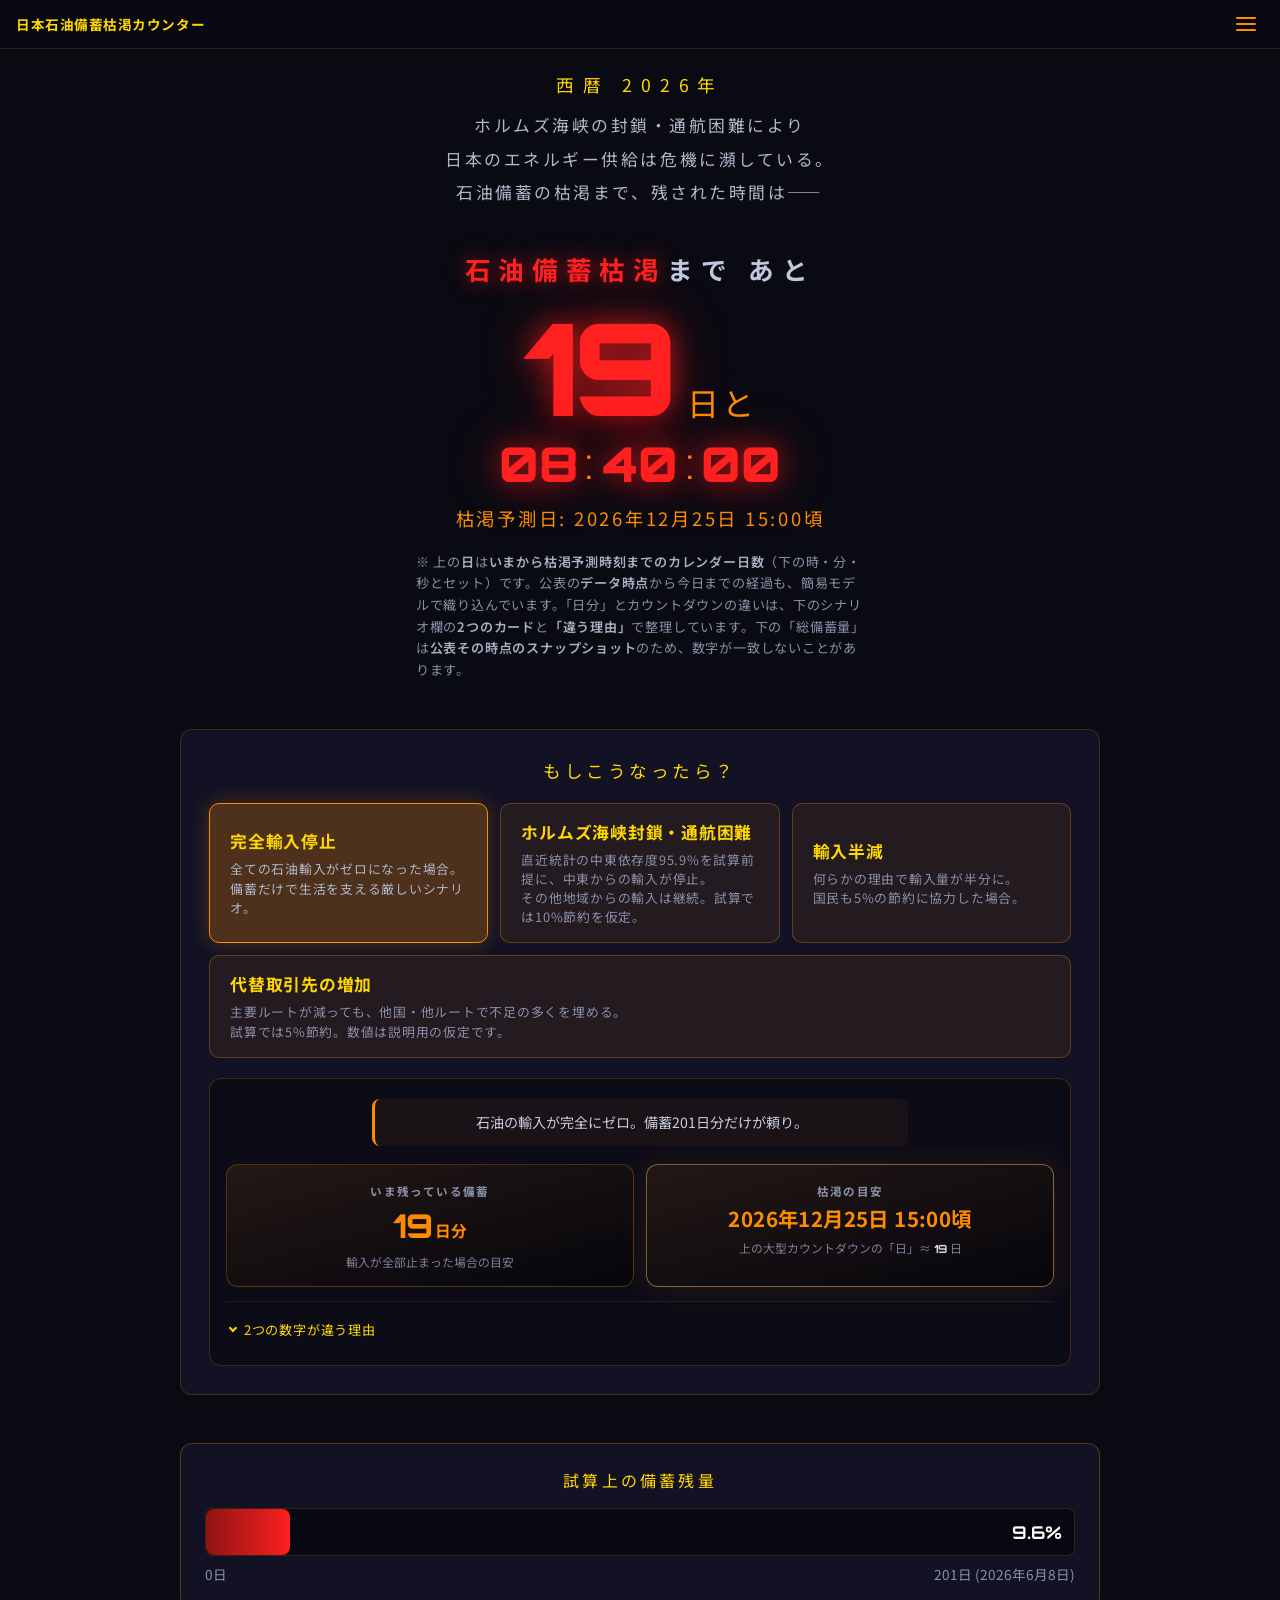
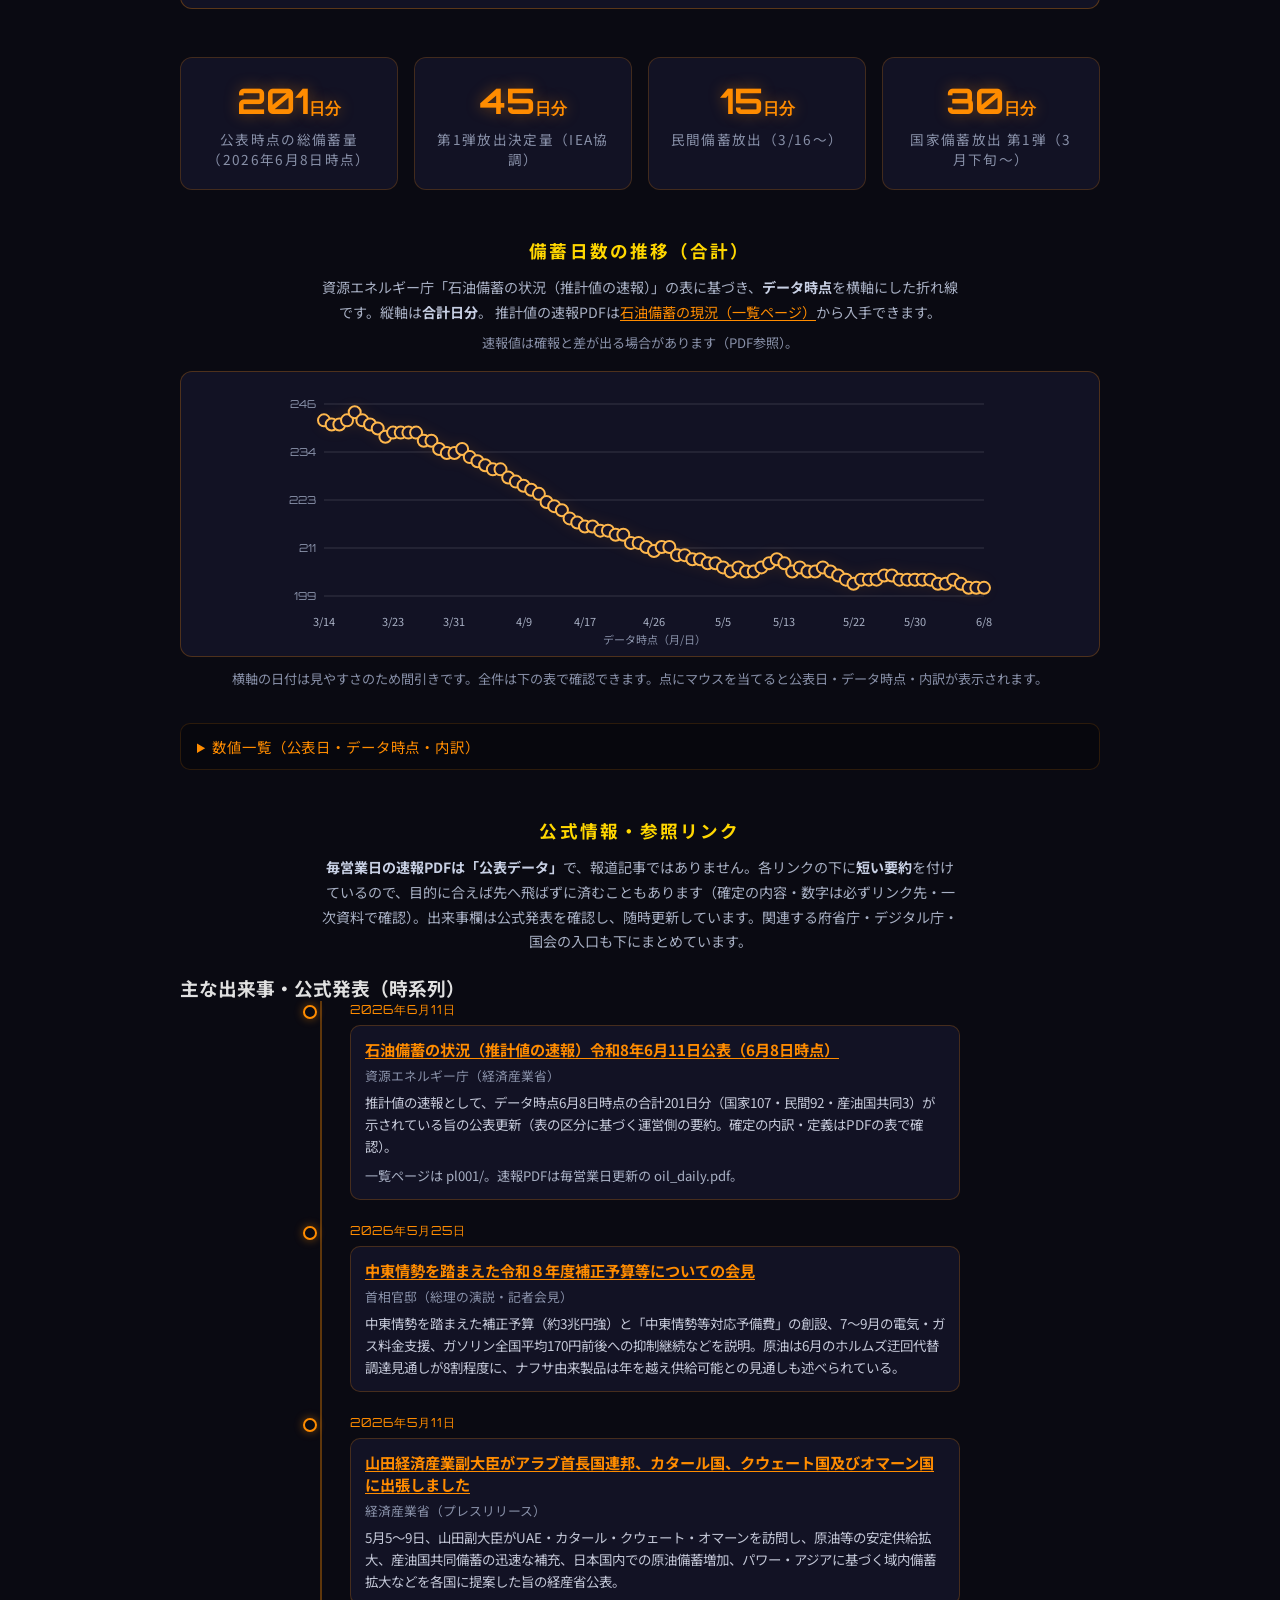
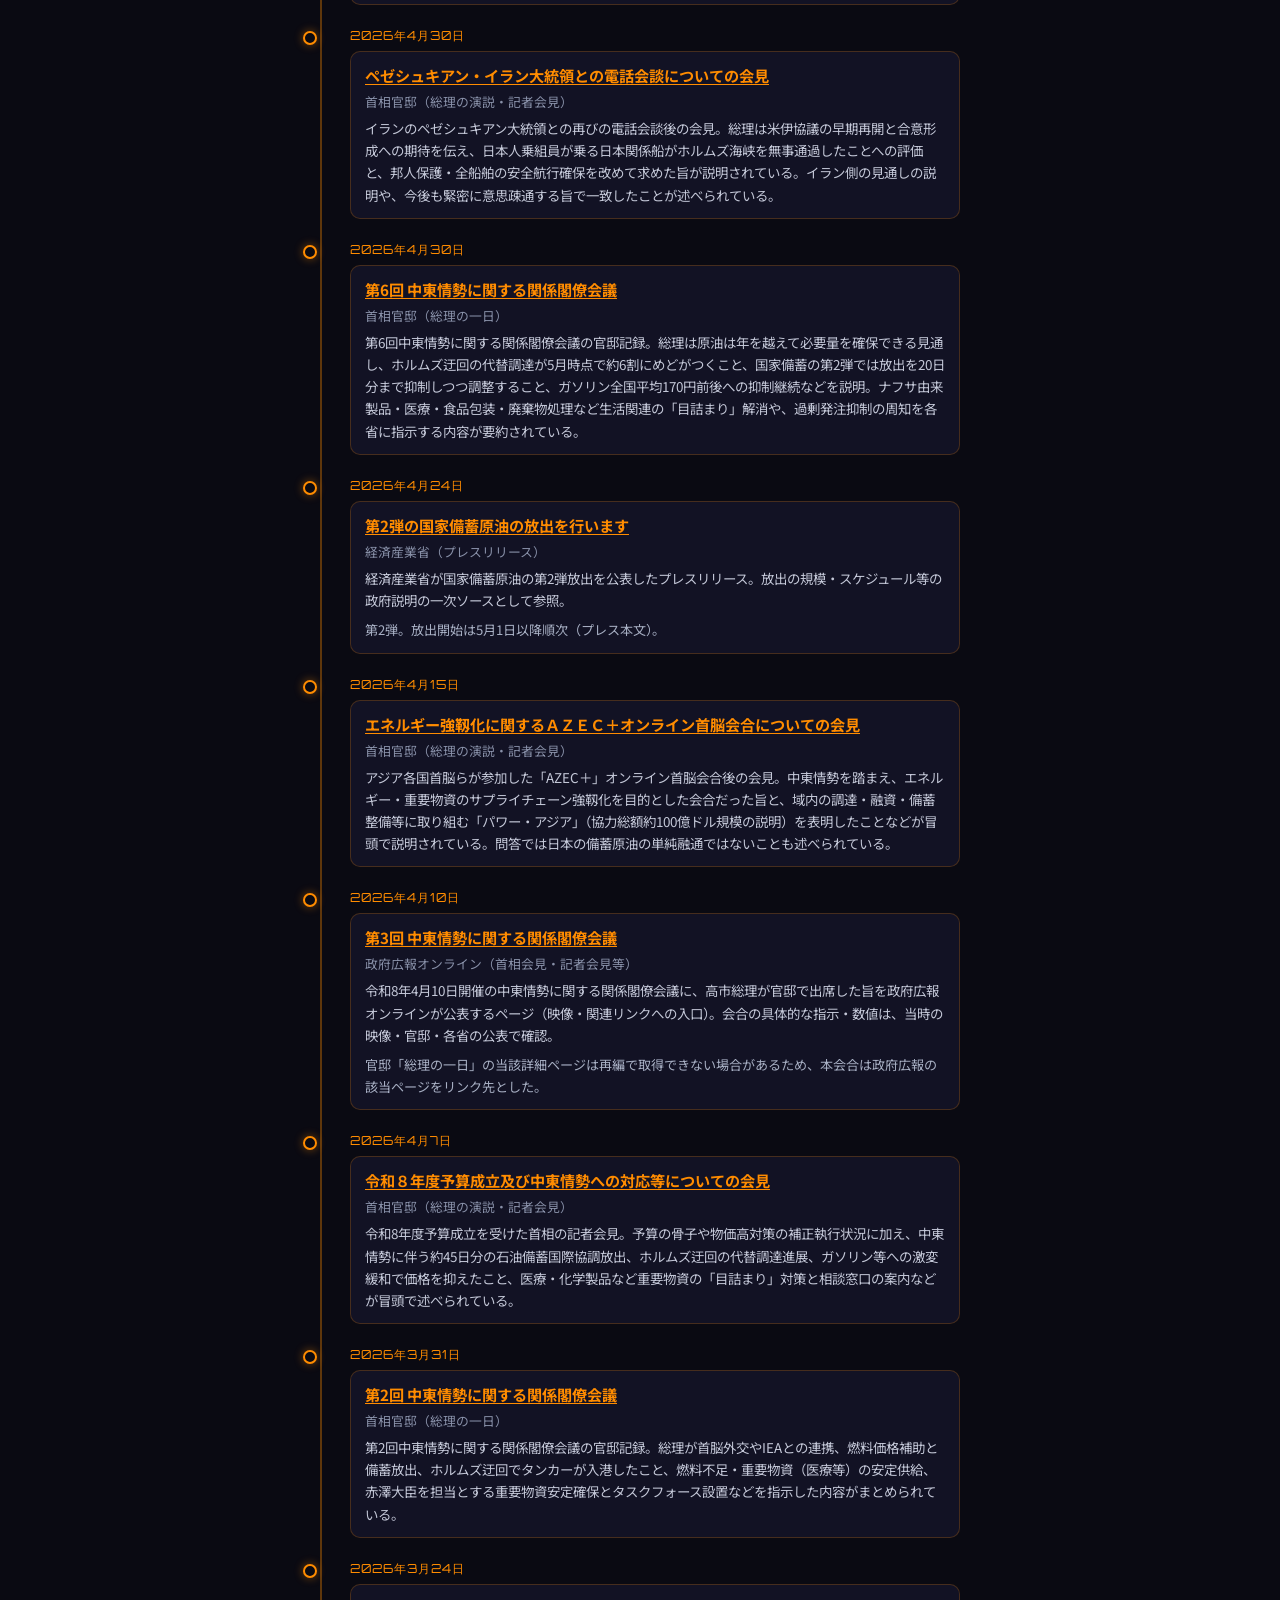
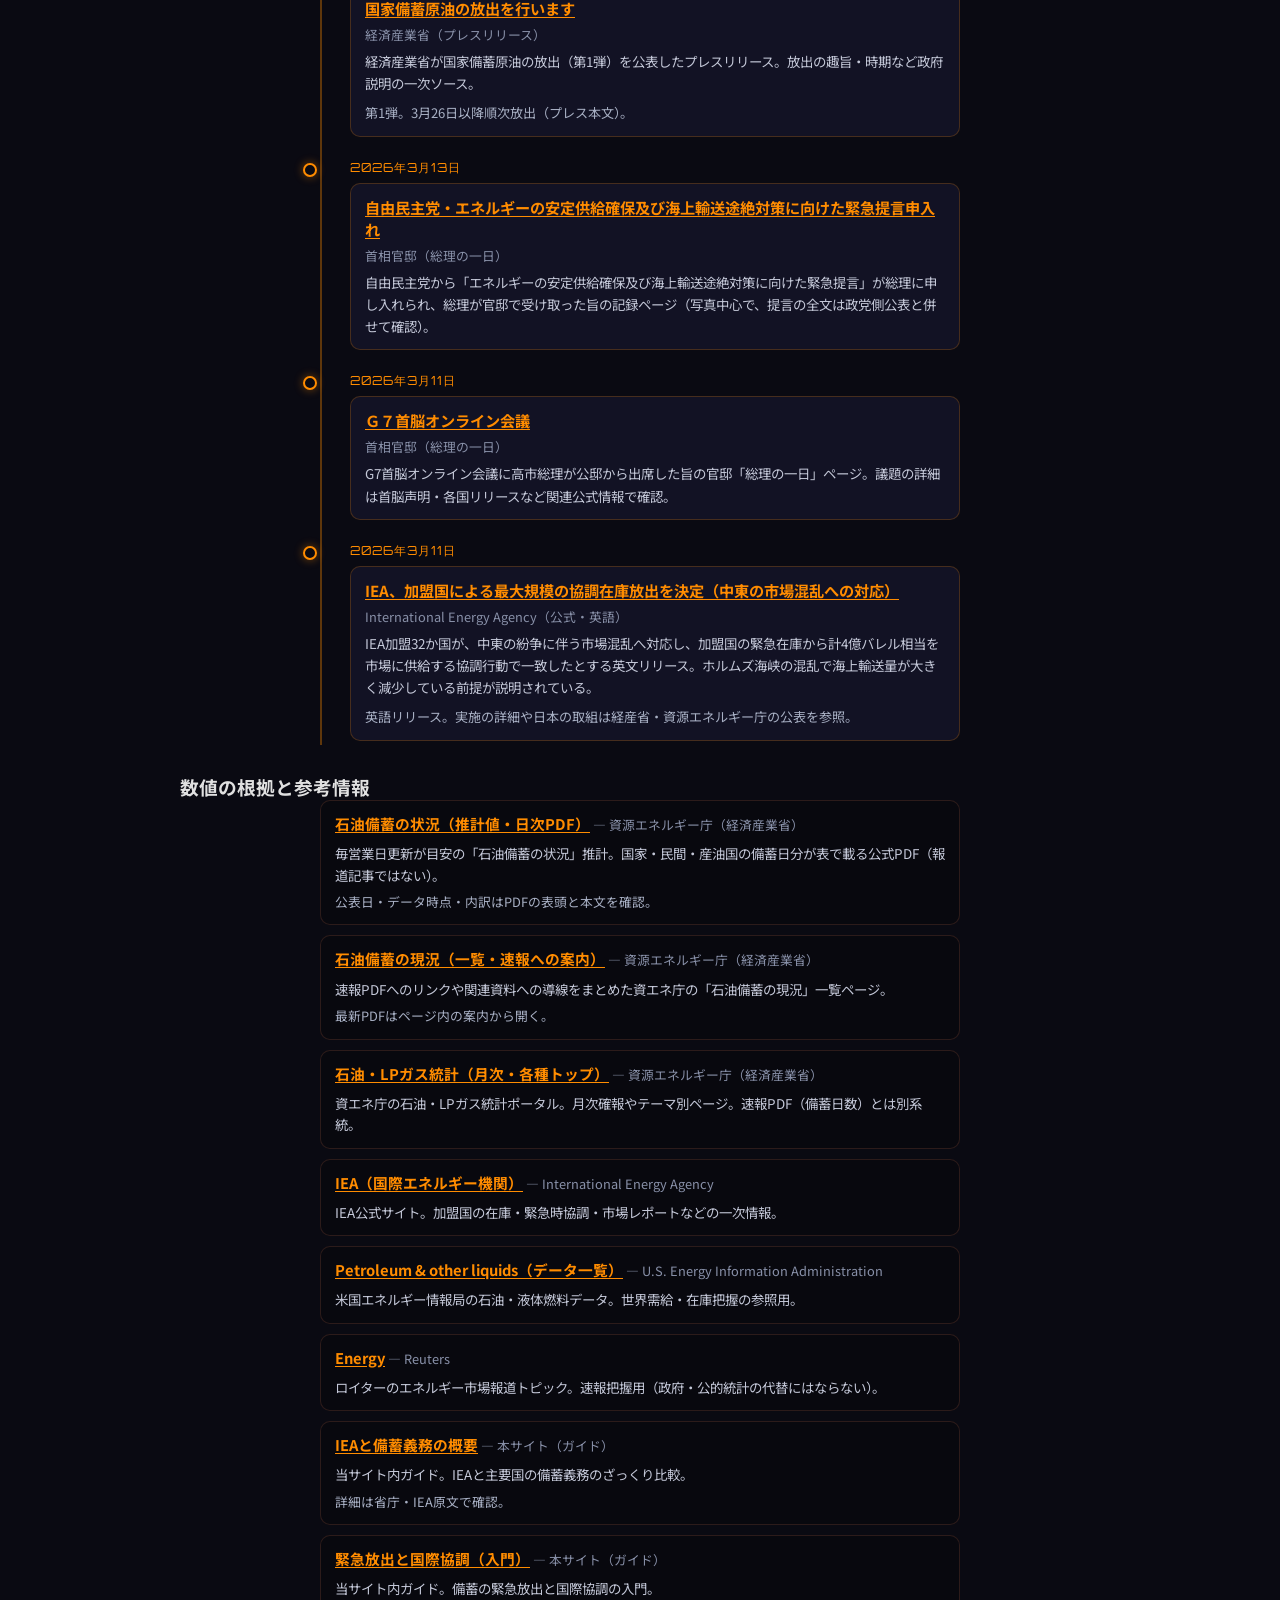
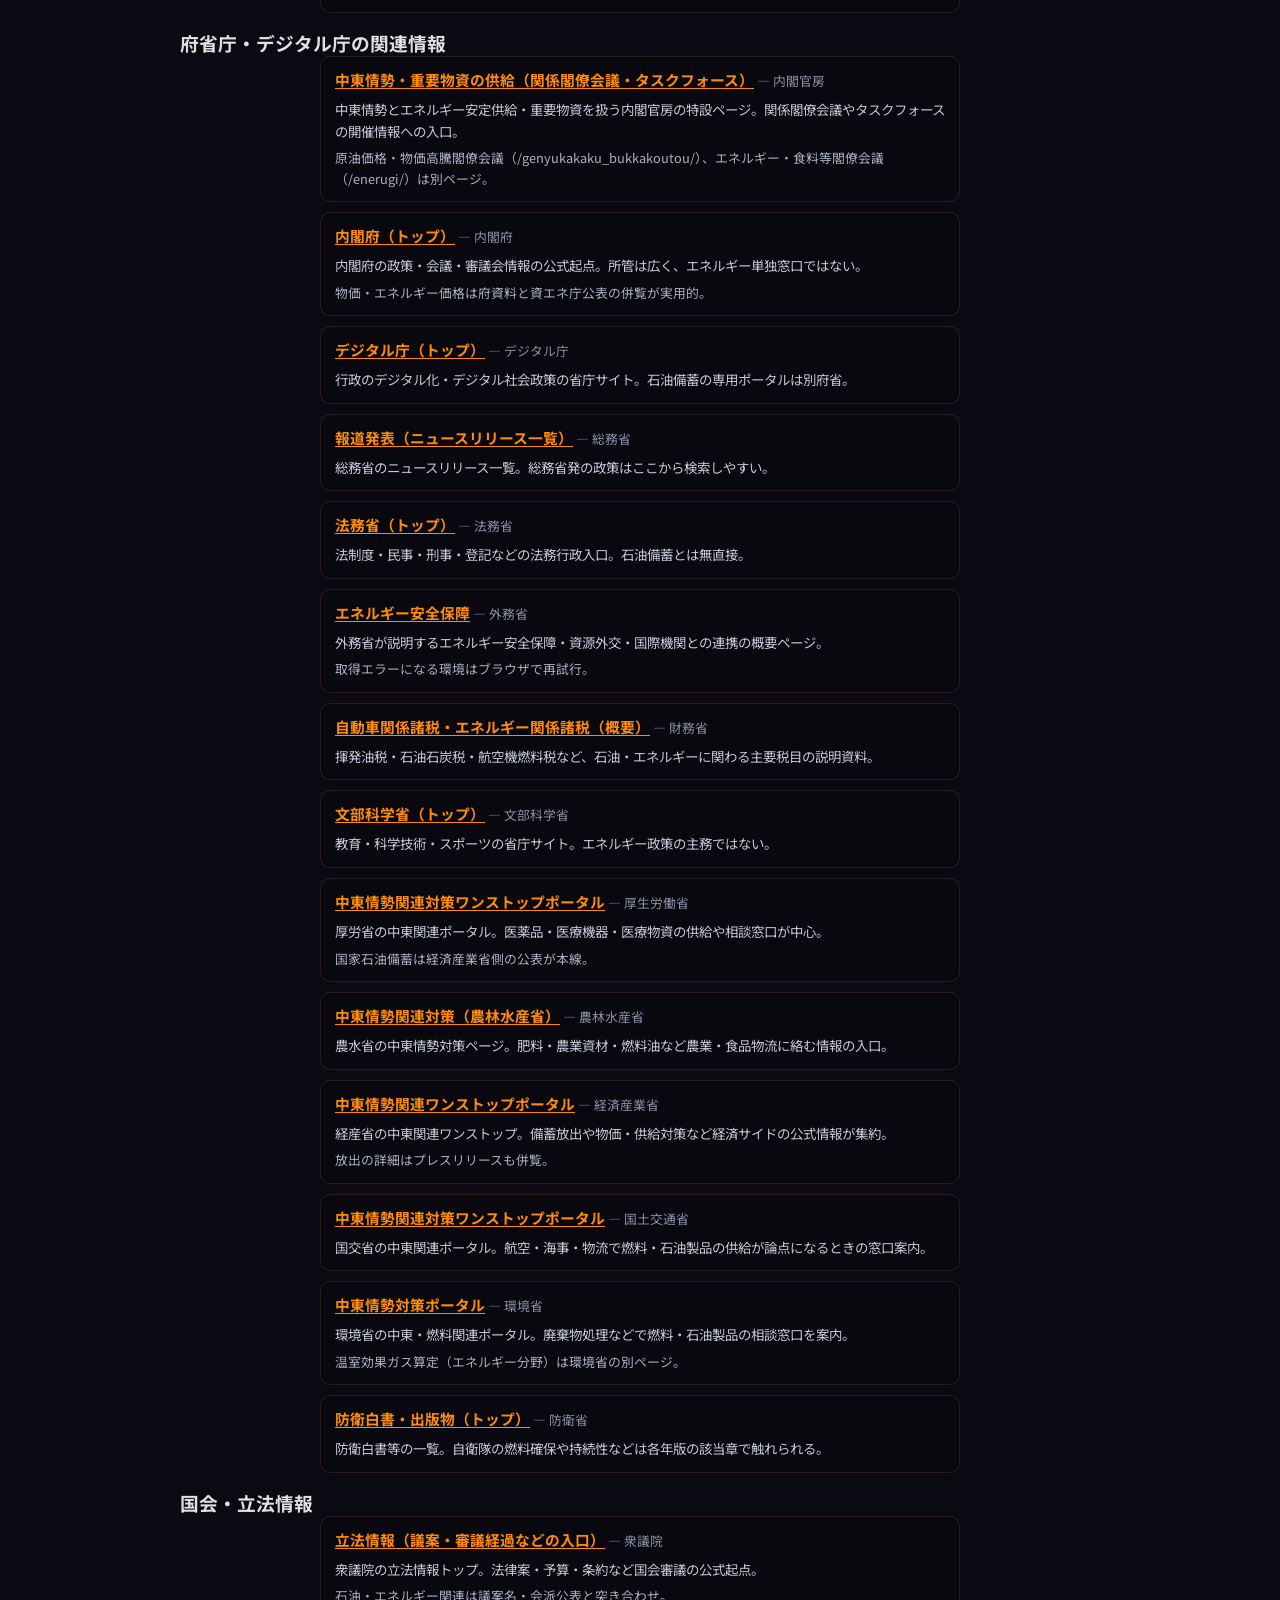
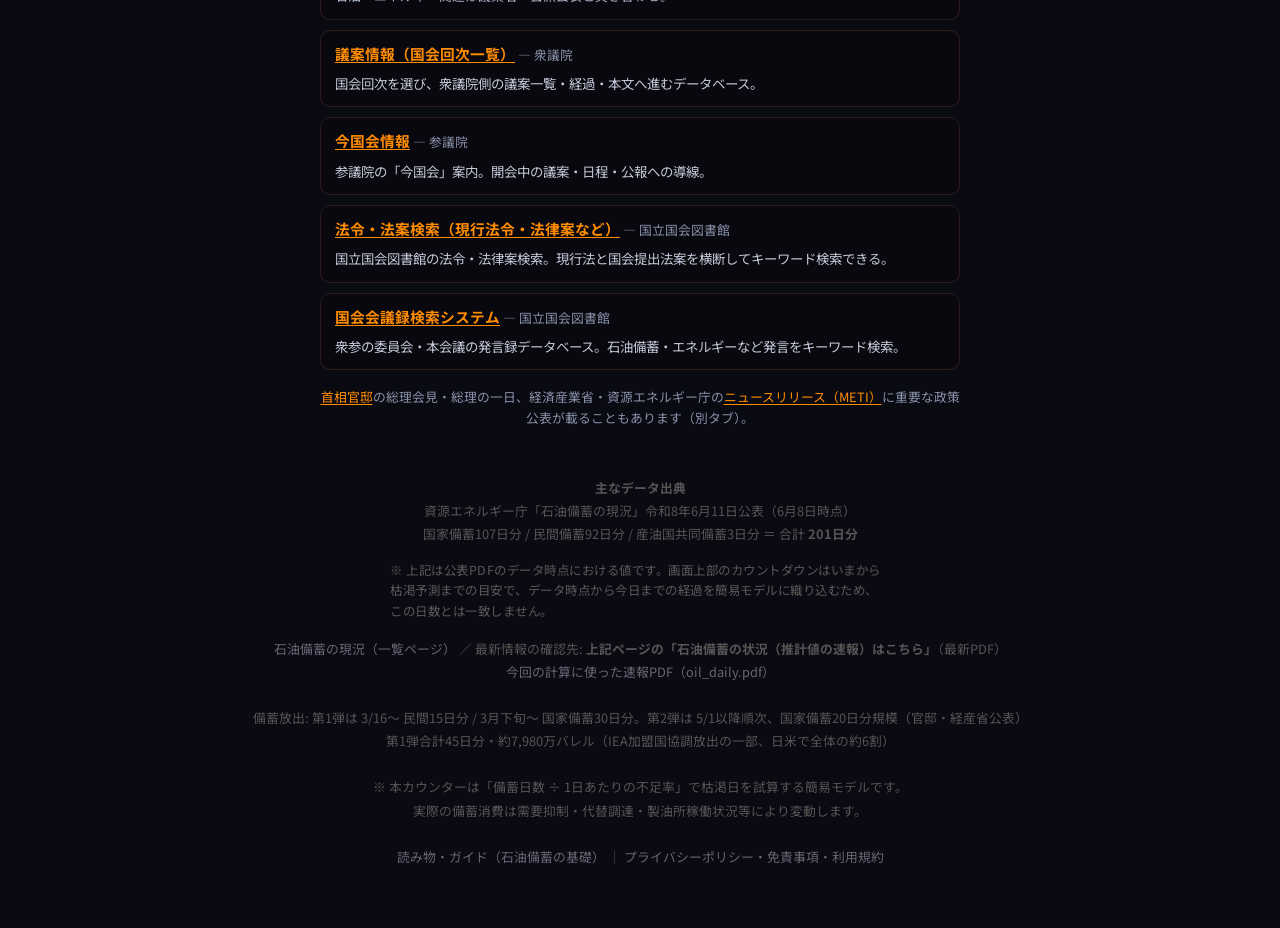
==== index.html @ f6bf2a21 "備蓄日数を201日（6/8時点）に更新 - 資エネ速報: 5/30〜6/11公表分を履歴に追加、最新は6/11公表・6/8時点 - 国家107・民間92・産油国3・合計201 - index/news" ====
<!DOCTYPE html>
<html lang="ja">
<head>
<meta charset="UTF-8">
<meta name="viewport" content="width=device-width, initial-scale=1.0">
<title>石油備蓄枯渇までのカウントダウン｜日本石油備蓄枯渇カウンター</title>
<meta name="description" content="石油備蓄が枯渇するまでのカウントダウン。資源エネルギー庁の公表データに基づき、完全輸入停止・ホルムズ海峡の封鎖・通航困難・輸入半減・代替取引先の増加などの仮定で枯渇日を試算。非公式の可視化ツールです。">
<link rel="canonical" href="https://gontarobee.github.io/oil/">
<meta property="og:type" content="website">
<meta property="og:url" content="https://gontarobee.github.io/oil/">
<meta property="og:title" content="石油備蓄枯渇までのカウントダウン｜日本石油備蓄枯渇カウンター">
<meta property="og:description" content="石油備蓄が枯渇するまでのカウントダウン。資源エネルギー庁の公表データに基づき、シナリオ別に枯渇日を試算します。">
<meta property="og:site_name" content="日本石油備蓄枯渇カウンター">
<meta property="og:locale" content="ja_JP">
<meta name="twitter:card" content="summary">
<meta name="twitter:title" content="石油備蓄枯渇までのカウントダウン｜日本石油備蓄枯渇カウンター">
<meta name="twitter:description" content="石油備蓄が枯渇するまでのカウントダウン。シナリオ別に枯渇日を試算します。">
<link rel="stylesheet" href="styles.css">
</head>
<body>
<div class="stars"></div>
<div class="stars2"></div>
<div class="stars3"></div>

<div class="container">
  <!-- Narration -->
  <div class="narration">
    <div class="era">西暦 2026年</div>
    <p>
      ホルムズ海峡の封鎖・通航困難により<br>
      日本のエネルギー供給は危機に瀕している。<br>
      石油備蓄の枯渇まで、残された時間は——
    </p>
  </div>

  <!-- Countdown -->
  <div class="countdown-section" id="countdownSection">
    <div class="countdown-label">
      <span class="highlight warning-pulse">石油備蓄枯渇</span>まで あと
    </div>
    <div class="countdown-display" id="countdownDisplay">
      <div class="countdown-days-row">
        <div class="countdown-number days" id="daysNum">---</div>
        <div class="countdown-unit days-unit">日と</div>
      </div>
      <div class="countdown-time-row">
        <div class="countdown-number time" id="hoursNum">--</div>
        <div class="countdown-separator">:</div>
        <div class="countdown-number time" id="minsNum">--</div>
        <div class="countdown-separator">:</div>
        <div class="countdown-number time" id="secsNum">--</div>
      </div>
    </div>
    <div class="depletion-date" id="depletionDate"></div>
    <p class="countdown-note">
      ※ 上の<strong>日</strong>は<strong>いまから枯渇予測時刻までのカレンダー日数</strong>（下の時・分・秒とセット）です。公表の<strong>データ時点</strong>から今日までの経過も、簡易モデルで織り込んでいます。「日分」とカウントダウンの違いは、下のシナリオ欄の<strong>2つのカード</strong>と<strong>「違う理由」</strong>で整理しています。下の「総備蓄量」は<strong>公表その時点のスナップショット</strong>のため、数字が一致しないことがあります。
    </p>
  </div>

  <!-- Scenarios -->
  <div class="controls-section">
    <div class="controls-title">もしこうなったら？</div>

    <div class="scenario-buttons">
      <button class="scenario-btn active" onclick="setScenario('full', this)">
        <span class="btn-title">完全輸入停止</span>
        <span class="btn-desc">全ての石油輸入がゼロになった場合。<br>備蓄だけで生活を支える厳しいシナリオ。</span>
      </button>
      <button class="scenario-btn" onclick="setScenario('hormuz', this)">
        <span class="btn-title">ホルムズ海峡封鎖・通航困難</span>
        <span class="btn-desc">直近統計の中東依存度95.9%を試算前提に、中東からの輸入が停止。<br>その他地域からの輸入は継続。試算では10%節約を仮定。</span>
      </button>
      <button class="scenario-btn" onclick="setScenario('half', this)">
        <span class="btn-title">輸入半減</span>
        <span class="btn-desc">何らかの理由で輸入量が半分に。<br>国民も5%の節約に協力した場合。</span>
      </button>
      <button class="scenario-btn" onclick="setScenario('alternatives', this)">
        <span class="btn-title">代替取引先の増加</span>
        <span class="btn-desc">主要ルートが減っても、他国・他ルートで不足の多くを埋める。<br>試算では5%節約。数値は説明用の仮定です。</span>
      </button>
    </div>

    <div class="scenario-result" id="scenarioResult"></div>
  </div>

  <!-- Oil gauge -->
  <div class="gauge-section">
    <div class="gauge-container">
      <div class="gauge-title">試算上の備蓄残量</div>
      <div class="gauge-bar-wrapper">
        <div class="gauge-bar" id="gaugeBar" style="width:100%"></div>
        <div class="gauge-percent" id="gaugePercent">--%</div>
      </div>
      <div class="gauge-labels">
        <span>0日</span>
        <span>201日 (2026年6月8日)</span>
      </div>
    </div>
  </div>

  <!-- Data cards -->
  <div class="data-grid">
    <div class="data-card">
      <div class="card-value">201<span class="card-unit">日分</span></div>
      <div class="card-label">公表時点の総備蓄量（2026年6月8日時点）</div>
    </div>
    <div class="data-card">
      <div class="card-value">45<span class="card-unit">日分</span></div>
      <div class="card-label">第1弾放出決定量（IEA協調）</div>
    </div>
    <div class="data-card">
      <div class="card-value">15<span class="card-unit">日分</span></div>
      <div class="card-label">民間備蓄放出（3/16〜）</div>
    </div>
    <div class="data-card">
      <div class="card-value">30<span class="card-unit">日分</span></div>
      <div class="card-label">国家備蓄放出 第1弾（3月下旬〜）</div>
    </div>
  </div>

  <!-- Reserve history chart (PDF 速報の表に基づく) -->
  <section class="reserve-chart-section" aria-labelledby="reserve-chart-title">
    <h2 id="reserve-chart-title" class="reserve-chart-title">備蓄日数の推移（合計）</h2>
    <p class="reserve-chart-lead">
      資源エネルギー庁「石油備蓄の状況（推計値の速報）」の表に基づき、<strong>データ時点</strong>を横軸にした折れ線です。縦軸は<strong>合計日分</strong>。
      推計値の速報PDFは<a href="https://www.enecho.meti.go.jp/statistics/petroleum_and_lpgas/pl001/" target="_blank" rel="noopener noreferrer">石油備蓄の現況（一覧ページ）</a>から入手できます。
      <span class="reserve-chart-note">速報値は確報と差が出る場合があります（PDF参照）。</span>
    </p>
    <div class="reserve-chart-wrap" id="reserveChartWrap"></div>
    <p class="reserve-chart-hint" id="chartHint">横軸の日付は見やすさのため間引きです。全件は下の表で確認できます。点にマウスを当てると公表日・データ時点・内訳が表示されます。</p>
    <details class="reserve-chart-details">
      <summary>数値一覧（公表日・データ時点・内訳）</summary>
      <div class="reserve-chart-table-wrap">
        <table class="reserve-chart-table">
          <thead>
            <tr>
              <th>公表日</th>
              <th>データ時点</th>
              <th>国家（日分）</th>
              <th>民間（日分）</th>
              <th>産油国（日分）</th>
              <th>合計（日分）</th>
            </tr>
          </thead>
          <tbody id="reserveHistoryBody"></tbody>
        </table>
      </div>
    </details>
  </section>

  <!-- Official / trusted sources timeline -->
  <section class="news-timeline-section" aria-labelledby="news-timeline-title">
    <h2 id="news-timeline-title" class="news-timeline-title">公式情報・参照リンク</h2>
    <p class="news-timeline-lead">
      <strong>毎営業日の速報PDFは「公表データ」</strong>で、報道記事ではありません。各リンクの下に<strong>短い要約</strong>を付けているので、目的に合えば先へ飛ばずに済むこともあります（確定の内容・数字は必ずリンク先・一次資料で確認）。出来事欄は公式発表を確認し、随時更新しています。関連する府省庁・デジタル庁・国会の入口も下にまとめています。
    </p>
    <h3 class="news-timeline-subhead news-timeline-subhead--events">主な出来事・公式発表（時系列）</h3>
    <div id="newsTimelineList" class="news-timeline-list"></div>
    <h3 class="news-timeline-subhead">数値の根拠と参考情報</h3>
    <ul id="newsTimelineHubs" class="news-timeline-hubs"></ul>
    <h3 class="news-timeline-subhead">府省庁・デジタル庁の関連情報</h3>
    <ul id="newsTimelineMinistryHubs" class="news-timeline-hubs"></ul>
    <h3 class="news-timeline-subhead">国会・立法情報</h3>
    <ul id="newsTimelineDietHubs" class="news-timeline-hubs"></ul>
    <p class="news-timeline-footnote">
      <a href="https://www.kantei.go.jp/" target="_blank" rel="noopener noreferrer">首相官邸</a>の総理会見・総理の一日、経済産業省・資源エネルギー庁の<a href="https://www.meti.go.jp/press/index.html" target="_blank" rel="noopener noreferrer">ニュースリリース（METI）</a>に重要な政策公表が載ることもあります（別タブ）。
    </p>
  </section>

  <!-- Source -->
  <div class="source">
    <strong>主なデータ出典</strong><br>
    資源エネルギー庁「石油備蓄の現況」令和8年6月11日公表（6月8日時点）<br>
    国家備蓄107日分 / 民間備蓄92日分 / 産油国共同備蓄3日分 ＝ 合計 <strong>201日分</strong><br>
    <p class="source-note">※ 上記は公表PDFの<strong>データ時点</strong>における値です。画面上部のカウントダウンは<strong>いまから</strong>枯渇予測までの目安で、データ時点から今日までの経過を簡易モデルに織り込むため、この日数とは一致しません。</p>
    <a href="https://www.enecho.meti.go.jp/statistics/petroleum_and_lpgas/pl001/" target="_blank" rel="noopener noreferrer">
      石油備蓄の現況（一覧ページ）
    </a>
    ／ 最新情報の確認先:
    <strong>上記ページの「石油備蓄の状況（推計値の速報）はこちら」</strong>（最新PDF）<br>
    <a href="https://www.enecho.meti.go.jp/statistics/petroleum_and_lpgas/pl001/pdf-oil-res/oil_daily.pdf" target="_blank" rel="noopener noreferrer">
      今回の計算に使った速報PDF（oil_daily.pdf）
    </a><br><br>
    備蓄放出: 第1弾は 3/16〜 民間15日分 / 3月下旬〜 国家備蓄30日分。第2弾は 5/1以降順次、国家備蓄20日分規模（官邸・経産省公表）<br>
    第1弾合計45日分・約7,980万バレル（IEA加盟国協調放出の一部、日米で全体の約6割）<br><br>
    ※ 本カウンターは「備蓄日数 ÷ 1日あたりの不足率」で枯渇日を試算する簡易モデルです。<br>
    実際の備蓄消費は需要抑制・代替調達・製油所稼働状況等により変動します。<br><br>
    <a href="guide/index.html">読み物・ガイド（石油備蓄の基礎）</a>
    ｜ <a href="privacy-policy.html">プライバシーポリシー・免責事項・利用規約</a>
  </div>
</div>

<script src="nav.js"></script>
<script src="analytics.js"></script>
<script src="script.js"></script>
<script src="reserve-chart.js"></script>
<script src="news-timeline.js"></script>
</body>
</html>
---- styles.css ----
@import url('https://fonts.googleapis.com/css2?family=Noto+Sans+JP:wght@400;700;900&family=Orbitron:wght@400;700;900&display=swap');

* { margin: 0; padding: 0; box-sizing: border-box; }
html, body { overflow-x: hidden; width: 100%; }

:root {
  --red: #ff2020;
  --amber: #ff8c00;
  --gold: #ffd700;
  --dark: #0a0a12;
  --panel-bg: rgba(20, 20, 40, 0.85);
}

body {
  background: var(--dark);
  color: #e0e0e0;
  font-family: 'Noto Sans JP', sans-serif;
  overflow-x: hidden;
  min-height: 100vh;
}

/* ── Star field ── */
.stars, .stars2, .stars3 {
  position: fixed; top: 0; left: 0;
  width: 100%; height: 100%;
  pointer-events: none;
  z-index: 0;
  overflow: hidden;
}
.stars  { background: transparent; }
.stars::after, .stars2::after, .stars3::after {
  content: '';
  position: absolute;
  top: -100%; left: 0;
  width: 100%; height: 200%;
  animation: starsMove linear infinite;
}
.stars::after {
  width: 1px; height: 1px;
  box-shadow:
    50px 30px #fff, 150px 80px #fff, 300px 50px #fff, 450px 120px #fff,
    600px 40px #fff, 80px 200px #fff, 200px 300px #fff, 400px 250px #fff,
    550px 350px #fff, 700px 180px #fff, 100px 450px #fff, 350px 500px #fff,
    500px 420px #fff, 650px 550px #fff, 750px 300px #fff, 50px 600px #fff,
    250px 650px #fff, 450px 600px #fff, 180px 150px #fff, 520px 480px #fff,
    670px 100px #fff, 320px 380px #fff, 90px 520px #fff, 780px 450px #fff,
    420px 70px #fff, 160px 700px #fff, 580px 200px #fff, 30px 350px #fff,
    700px 620px #fff, 380px 150px #fff, 220px 480px #fff, 610px 310px #fff;
  animation-duration: 80s;
}
.stars2::after {
  width: 2px; height: 2px;
  box-shadow:
    120px 50px rgba(255,255,255,0.8), 340px 180px rgba(255,255,255,0.8),
    560px 90px rgba(255,255,255,0.8), 200px 400px rgba(255,255,255,0.8),
    480px 300px rgba(255,255,255,0.8), 680px 500px rgba(255,255,255,0.8),
    80px 350px rgba(255,255,255,0.8), 400px 450px rgba(255,255,255,0.8),
    260px 550px rgba(255,255,255,0.8), 600px 650px rgba(255,255,255,0.8),
    720px 200px rgba(255,255,255,0.8), 160px 100px rgba(255,255,255,0.8),
    500px 550px rgba(255,255,255,0.8), 350px 650px rgba(255,255,255,0.8);
  animation-duration: 120s;
}
.stars3::after {
  width: 3px; height: 3px;
  box-shadow:
    250px 100px rgba(255,200,100,0.6), 500px 350px rgba(255,200,100,0.6),
    100px 500px rgba(255,200,100,0.6), 650px 250px rgba(255,200,100,0.6),
    400px 600px rgba(255,200,100,0.6), 750px 450px rgba(255,200,100,0.6);
  animation-duration: 160s;
}
@keyframes starsMove {
  from { transform: translateY(0); }
  to   { transform: translateY(50%); }
}

/* ── Layout ── */
.container {
  position: relative;
  z-index: 1;
  max-width: 960px;
  margin: 0 auto;
  padding: 72px 20px 60px;
}

/* ── Narration ── */
.narration {
  text-align: center;
  margin-bottom: 40px;
  animation: fadeInUp 2s ease-out;
}
.narration .era {
  font-size: 1.1rem;
  color: var(--gold);
  letter-spacing: 0.5em;
  margin-bottom: 12px;
}
.narration p {
  font-size: 1.05rem;
  line-height: 2;
  color: #b0b8cc;
  letter-spacing: 0.15em;
}

/* ── Main countdown ── */
.countdown-section {
  text-align: center;
  margin-bottom: 48px;
  animation: fadeInUp 2.5s ease-out;
}
.countdown-label {
  font-size: 1.6rem;
  font-weight: 700;
  color: #c0c8dd;
  letter-spacing: 0.3em;
  margin-bottom: 8px;
}
.countdown-label .highlight {
  color: var(--red);
  text-shadow: 0 0 20px rgba(255, 32, 32, 0.6);
}
.countdown-display {
  display: flex;
  flex-direction: column;
  align-items: center;
  margin: 16px 0;
}
.countdown-days-row {
  display: flex;
  align-items: baseline;
  justify-content: center;
  gap: 8px;
}
.countdown-time-row {
  display: flex;
  align-items: center;
  justify-content: center;
  gap: 4px;
  margin-top: 8px;
}
.countdown-number {
  font-family: 'Orbitron', monospace;
  font-weight: 900;
  color: var(--red);
  text-shadow:
    0 0 30px rgba(255, 32, 32, 0.7),
    0 0 60px rgba(255, 32, 32, 0.3);
  line-height: 1;
  text-align: center;
}
.countdown-number.days {
  font-size: 8rem;
}
.countdown-number.time {
  font-size: 3rem;
  min-width: 2ch;
}
.countdown-unit {
  font-size: 1rem;
  color: var(--amber);
  letter-spacing: 0.2em;
}
.days-unit {
  font-size: 2rem;
  letter-spacing: 0.1em;
}
.countdown-separator {
  font-family: 'Orbitron', monospace;
  font-size: 2.5rem;
  color: var(--amber);
  padding: 0 2px;
  animation: blink 1s infinite;
}

.depletion-date {
  font-size: 1.15rem;
  color: var(--amber);
  margin-top: 8px;
  letter-spacing: 0.15em;
}
.countdown-note {
  max-width: 36em;
  margin: 20px auto 0;
  padding: 0 12px;
  font-size: 0.82rem;
  line-height: 1.65;
  color: #8890a8;
  letter-spacing: 0.06em;
  text-align: left;
}
.countdown-note strong {
  color: #a8b0c4;
  font-weight: 600;
}

@keyframes blink {
  0%, 100% { opacity: 1; }
  50% { opacity: 0.2; }
}

/* ── Oil gauge ── */
.gauge-section {
  margin-bottom: 48px;
  animation: fadeInUp 3s ease-out;
}
.gauge-container {
  background: var(--panel-bg);
  border: 1px solid rgba(255, 140, 0, 0.3);
  border-radius: 12px;
  padding: 24px;
}
.gauge-title {
  text-align: center;
  font-size: 1rem;
  color: var(--gold);
  letter-spacing: 0.2em;
  margin-bottom: 16px;
}
.gauge-bar-wrapper {
  position: relative;
  height: 48px;
  background: rgba(0, 0, 0, 0.5);
  border-radius: 8px;
  overflow: hidden;
  border: 1px solid rgba(255, 140, 0, 0.2);
}
.gauge-bar {
  height: 100%;
  border-radius: 8px;
  transition: width 1s ease-out;
  position: relative;
  overflow: hidden;
}
.gauge-bar::after {
  content: '';
  position: absolute;
  top: 0; left: -100%;
  width: 200%; height: 100%;
  background: linear-gradient(
    90deg,
    transparent 0%,
    rgba(255, 255, 255, 0.08) 50%,
    transparent 100%
  );
  animation: shimmer 3s infinite;
}
@keyframes shimmer {
  from { transform: translateX(0); }
  to   { transform: translateX(50%); }
}
.gauge-labels {
  display: flex;
  justify-content: space-between;
  margin-top: 8px;
  font-size: 0.85rem;
  color: #8890a8;
}
.gauge-percent {
  position: absolute;
  right: 12px;
  top: 50%;
  transform: translateY(-50%);
  font-family: 'Orbitron', monospace;
  font-size: 1.1rem;
  font-weight: 700;
  color: #fff;
  text-shadow: 0 1px 4px rgba(0,0,0,0.8);
  z-index: 2;
}

/* ── Data cards ── */
.data-grid {
  display: grid;
  grid-template-columns: repeat(auto-fit, minmax(200px, 1fr));
  gap: 16px;
  margin-bottom: 48px;
  animation: fadeInUp 3.5s ease-out;
}
.data-card {
  background: var(--panel-bg);
  border: 1px solid rgba(255, 140, 0, 0.2);
  border-radius: 12px;
  padding: 20px;
  text-align: center;
  transition: border-color 0.3s, transform 0.3s;
}
.data-card:hover {
  border-color: var(--amber);
  transform: translateY(-2px);
}
.data-card .card-value {
  font-family: 'Orbitron', monospace;
  font-size: 2.2rem;
  font-weight: 700;
  color: var(--amber);
  text-shadow: 0 0 15px rgba(255, 140, 0, 0.4);
}
.data-card .card-unit {
  font-size: 1rem;
  color: var(--amber);
}
.data-card .card-label {
  font-size: 0.85rem;
  color: #8890a8;
  margin-top: 6px;
  letter-spacing: 0.1em;
}

/* ── Controls ── */
.controls-section {
  background: var(--panel-bg);
  border: 1px solid rgba(255, 140, 0, 0.2);
  border-radius: 12px;
  padding: 28px;
  margin-bottom: 48px;
  animation: fadeInUp 4s ease-out;
}
.controls-title {
  text-align: center;
  font-size: 1.1rem;
  color: var(--gold);
  letter-spacing: 0.2em;
  margin-bottom: 20px;
}
.scenario-buttons {
  display: flex;
  gap: 12px;
  flex-wrap: wrap;
  justify-content: center;
  margin-bottom: 20px;
}
.scenario-btn {
  background: rgba(255, 140, 0, 0.08);
  border: 1px solid rgba(255, 140, 0, 0.3);
  color: var(--gold);
  padding: 16px 20px;
  border-radius: 10px;
  cursor: pointer;
  font-family: 'Noto Sans JP', sans-serif;
  font-size: 0.95rem;
  letter-spacing: 0.05em;
  transition: all 0.3s;
  text-align: left;
  flex: 1;
  min-width: 250px;
}
.scenario-btn:hover {
  background: rgba(255, 140, 0, 0.15);
  border-color: rgba(255, 140, 0, 0.5);
}
.scenario-btn.active {
  background: rgba(255, 140, 0, 0.25);
  border-color: var(--amber);
  box-shadow: 0 0 20px rgba(255, 140, 0, 0.25);
}
.scenario-btn .btn-title {
  font-size: 1.05rem;
  font-weight: 700;
  display: block;
  margin-bottom: 6px;
}
.scenario-btn .btn-desc {
  font-size: 0.8rem;
  color: #8890a8;
  display: block;
  line-height: 1.5;
}
.scenario-btn.active .btn-desc {
  color: #b0b8cc;
}
.scenario-result {
  text-align: center;
  margin-top: 20px;
  padding: 20px 16px 18px;
  background: rgba(0, 0, 0, 0.35);
  border-radius: 12px;
  border: 1px solid rgba(255, 140, 0, 0.22);
}
.scenario-result-empty {
  margin: 0;
  font-size: 0.9rem;
  color: #8890a8;
  line-height: 1.65;
}
.scenario-result-layout {
  animation: scenarioResultIn 0.45s ease-out;
}
@keyframes scenarioResultIn {
  from { opacity: 0; transform: translateY(6px); }
  to   { opacity: 1; transform: translateY(0); }
}
.scenario-tagline {
  margin: 0 auto 18px;
  max-width: 38em;
  font-size: 0.88rem;
  color: #c8cfdf;
  line-height: 1.65;
  text-align: center;
  padding: 12px 14px;
  background: rgba(255, 140, 0, 0.06);
  border-radius: 8px;
  border-left: 3px solid var(--amber);
}
.scenario-metric-grid {
  display: grid;
  grid-template-columns: repeat(2, minmax(0, 1fr));
  gap: 12px;
  margin-bottom: 14px;
  text-align: center;
}
@media (max-width: 520px) {
  .scenario-metric-grid { grid-template-columns: 1fr; }
}
.scenario-metric-card {
  display: flex;
  flex-direction: column;
  align-items: center;
  gap: 8px;
  padding: 18px 12px 16px;
  background: linear-gradient(165deg, rgba(255, 140, 0, 0.1), rgba(0, 0, 0, 0.45));
  border: 1px solid rgba(255, 140, 0, 0.28);
  border-radius: 12px;
}
.scenario-metric-card--focus {
  border-color: rgba(255, 200, 120, 0.45);
  box-shadow: 0 0 28px rgba(255, 140, 0, 0.12);
}
.scenario-metric-label {
  font-size: 0.72rem;
  font-weight: 700;
  letter-spacing: 0.12em;
  color: #8890a8;
}
.scenario-metric-value {
  font-family: 'Orbitron', monospace;
  font-size: 1.55rem;
  font-weight: 800;
  color: var(--amber);
  line-height: 1.15;
}
@media (min-width: 480px) {
  .scenario-metric-value { font-size: 1.85rem; }
}
@media (min-width: 720px) {
  .scenario-metric-value { font-size: 2.05rem; }
}
.scenario-metric-value--datetime {
  font-family: 'Noto Sans JP', sans-serif;
  font-size: 1.05rem;
  font-weight: 700;
  letter-spacing: 0.02em;
}
@media (min-width: 480px) {
  .scenario-metric-value--datetime { font-size: 1.18rem; }
}
@media (min-width: 720px) {
  .scenario-metric-value--datetime { font-size: 1.28rem; }
}
.scenario-metric-unit {
  font-family: 'Noto Sans JP', sans-serif;
  font-size: 0.48em;
  font-weight: 700;
  margin-left: 0.12em;
  vertical-align: 0.08em;
}
.scenario-metric-hint {
  font-size: 0.74rem;
  color: #7a8299;
  line-height: 1.45;
  max-width: 16rem;
}
.scenario-metric-hint strong {
  color: #d4dae8;
  font-family: 'Orbitron', monospace;
  font-size: 0.95em;
}
.scenario-saving-chip {
  display: flex;
  flex-wrap: wrap;
  align-items: baseline;
  justify-content: center;
  gap: 8px 14px;
  margin: 0 auto 14px;
  max-width: 32rem;
  padding: 10px 14px;
  font-size: 0.8rem;
  color: #b8c0d4;
  line-height: 1.5;
  background: rgba(255, 140, 0, 0.08);
  border-radius: 8px;
  border-left: 3px solid var(--gold);
}
.scenario-saving-chip-label {
  font-size: 0.72rem;
  font-weight: 700;
  letter-spacing: 0.08em;
  color: var(--gold);
}
.scenario-saving-chip-text strong {
  color: var(--amber);
  font-family: 'Orbitron', monospace;
}
.scenario-details {
  margin-top: 4px;
  text-align: left;
  border-top: 1px solid rgba(255, 140, 0, 0.12);
  padding-top: 10px;
}
.scenario-details-summary {
  list-style: none;
  cursor: pointer;
  display: flex;
  align-items: center;
  gap: 8px;
  font-size: 0.82rem;
  color: var(--gold);
  letter-spacing: 0.06em;
  padding: 8px 4px;
  border-radius: 6px;
  transition: background 0.2s, color 0.2s;
}
.scenario-details-summary::-webkit-details-marker { display: none; }
.scenario-details-summary::marker { content: ''; }
.scenario-details-summary:hover {
  background: rgba(255, 140, 0, 0.08);
  color: #ffe566;
}
.scenario-details-chevron {
  display: inline-block;
  width: 0.45em;
  height: 0.45em;
  border-right: 2px solid currentColor;
  border-bottom: 2px solid currentColor;
  transform: rotate(45deg);
  transition: transform 0.2s ease;
  flex-shrink: 0;
  margin-top: -2px;
}
.scenario-details[open] .scenario-details-chevron {
  transform: rotate(-135deg);
  margin-top: 2px;
}
.scenario-details-body {
  padding: 4px 4px 10px 26px;
  font-size: 0.8rem;
  color: #9aa3b8;
  line-height: 1.75;
}
.scenario-details-body p { margin: 0 0 0.65em; }
.scenario-details-body p:last-child { margin-bottom: 0; }
.scenario-details-body strong { color: #c8cfdf; }

/* ── Reserve history chart ── */
.reserve-chart-section {
  margin-bottom: 48px;
  animation: fadeInUp 4.2s ease-out;
}
.reserve-chart-title {
  text-align: center;
  font-size: 1.1rem;
  color: var(--gold);
  letter-spacing: 0.12em;
  margin-bottom: 12px;
  font-weight: 700;
}
.reserve-chart-lead {
  font-size: 0.88rem;
  color: #a8b0c4;
  line-height: 1.75;
  margin-bottom: 16px;
  text-align: center;
  max-width: 640px;
  margin-left: auto;
  margin-right: auto;
}
.reserve-chart-lead strong {
  color: #c8d0e4;
}
.reserve-chart-lead a {
  color: var(--amber);
  text-decoration: underline;
  text-underline-offset: 2px;
}
.reserve-chart-lead a:hover {
  color: var(--gold);
}
.reserve-chart-note {
  display: block;
  margin-top: 8px;
  font-size: 0.82rem;
  color: #8890a8;
}
.reserve-chart-wrap {
  background: var(--panel-bg);
  border: 1px solid rgba(255, 140, 0, 0.25);
  border-radius: 12px;
  padding: 16px 12px 8px;
  overflow-x: auto;
  -webkit-overflow-scrolling: touch;
}
.reserve-chart-svg {
  display: block;
  width: 100%;
  max-width: 720px;
  height: auto;
  margin: 0 auto;
}
.reserve-chart-grid {
  /* 線色は reserve-chart.js で stroke 属性指定（フォールバック） */
  stroke: rgba(255, 255, 255, 0.14);
  stroke-width: 1;
}
.reserve-chart-line {
  stroke: #ff8c00;
  stroke-width: 2.75;
  stroke-linecap: round;
  stroke-linejoin: round;
  fill: none;
  filter: drop-shadow(0 0 8px rgba(255, 140, 0, 0.45));
}
.reserve-chart-point {
  fill: #1a1528;
  stroke: #ffb84d;
  stroke-width: 2;
  cursor: pointer;
  transition: fill 0.15s ease, stroke-width 0.15s ease;
}
.reserve-chart-point:hover,
.reserve-chart-point:focus {
  outline: none;
  fill: rgba(255, 140, 0, 0.35);
  stroke: #ffcc66;
  stroke-width: 2.5;
}
.reserve-chart-ytick {
  fill: #8890a8;
  font-size: 11px;
  text-anchor: end;
  font-family: 'Orbitron', monospace;
}
.reserve-chart-xtick {
  fill: #a8b0c4;
  font-size: 11px;
  font-family: 'Noto Sans JP', sans-serif;
}
.reserve-chart-axis-label {
  fill: #8890a8;
  font-size: 11px;
  font-family: 'Noto Sans JP', sans-serif;
}
.reserve-chart-hint {
  text-align: center;
  font-size: 0.82rem;
  color: #8890a8;
  margin-top: 12px;
  min-height: 2.6em;
  line-height: 1.5;
}
.reserve-chart-details {
  margin-top: 20px;
  background: rgba(0, 0, 0, 0.25);
  border: 1px solid rgba(255, 140, 0, 0.15);
  border-radius: 10px;
  padding: 12px 16px;
}
.reserve-chart-details summary {
  cursor: pointer;
  color: var(--amber);
  font-size: 0.9rem;
  letter-spacing: 0.06em;
}
.reserve-chart-details summary:hover {
  color: var(--gold);
}
.reserve-chart-table-wrap {
  overflow-x: auto;
  margin-top: 12px;
}
.reserve-chart-table {
  width: 100%;
  border-collapse: collapse;
  font-size: 0.82rem;
  color: #b0b8cc;
}
.reserve-chart-table th,
.reserve-chart-table td {
  padding: 8px 10px;
  text-align: left;
  border-bottom: 1px solid rgba(255, 140, 0, 0.1);
}
.reserve-chart-table th {
  color: var(--gold);
  font-weight: 600;
  white-space: nowrap;
}
.reserve-chart-table td strong {
  color: var(--amber);
  font-family: 'Orbitron', monospace;
}

/* ── News timeline (trusted sources) ── */
.news-timeline-section {
  margin-bottom: 48px;
  animation: fadeInUp 4.35s ease-out;
}
.news-timeline-title {
  text-align: center;
  font-size: 1.1rem;
  color: var(--gold);
  letter-spacing: 0.12em;
  margin-bottom: 12px;
  font-weight: 700;
}
.news-timeline-lead {
  font-size: 0.88rem;
  color: #a8b0c4;
  line-height: 1.75;
  margin-bottom: 20px;
  text-align: center;
  max-width: 640px;
  margin-left: auto;
  margin-right: auto;
}
.news-timeline-lead strong {
  color: #c8d0e4;
}
.news-timeline-list {
  position: relative;
  margin: 0 auto 28px;
  max-width: 640px;
  padding-left: 8px;
  border-left: 2px solid rgba(255, 140, 0, 0.35);
}
.news-timeline-item {
  position: relative;
  padding: 0 0 22px 20px;
  margin-left: 0;
}
.news-timeline-item:last-child {
  padding-bottom: 4px;
}
.news-timeline-item::before {
  content: '';
  position: absolute;
  left: -27px;
  top: 4px;
  width: 10px;
  height: 10px;
  border-radius: 50%;
  background: var(--dark);
  border: 2px solid var(--amber);
  box-shadow: 0 0 10px rgba(255, 140, 0, 0.45);
}
.news-timeline-date {
  display: block;
  font-family: 'Orbitron', monospace;
  font-size: 0.78rem;
  color: var(--amber);
  letter-spacing: 0.08em;
  margin-bottom: 6px;
}
.news-timeline-body {
  background: var(--panel-bg);
  border: 1px solid rgba(255, 140, 0, 0.22);
  border-radius: 10px;
  padding: 12px 14px;
}
.news-timeline-item-title {
  font-size: 0.95rem;
  font-weight: 700;
  color: #d8dce8;
  margin-bottom: 6px;
  line-height: 1.45;
}
.news-timeline-item-title a {
  color: var(--amber);
  text-decoration: underline;
  text-underline-offset: 2px;
}
.news-timeline-item-title a:hover {
  color: var(--gold);
}
.news-timeline-meta {
  font-size: 0.8rem;
  color: #8890a8;
  margin-bottom: 4px;
}
.news-timeline-note {
  font-size: 0.82rem;
  color: #a8b0c4;
  line-height: 1.65;
  margin-top: 8px;
}
.news-timeline-summary {
  font-size: 0.84rem;
  color: #c4c8d8;
  line-height: 1.65;
  margin-top: 6px;
}
.news-timeline-list.news-timeline-list--empty {
  border-left: none;
  padding-left: 0;
  margin-bottom: 24px;
}
.news-timeline-empty {
  font-size: 0.86rem;
  color: #a8b0c4;
  line-height: 1.7;
  background: rgba(0, 0, 0, 0.2);
  border: 1px solid rgba(255, 140, 0, 0.12);
  border-radius: 10px;
  padding: 14px 16px;
  margin: 0;
}
.news-timeline-subhead--events {
  margin-top: 0;
}
.news-timeline-hub--primary {
  border-color: rgba(255, 180, 77, 0.35);
  background: rgba(30, 24, 45, 0.55);
}
.news-timeline-hubs {
  list-style: none;
  max-width: 640px;
  margin: 0 auto 16px;
  padding: 0;
}
.news-timeline-hub {
  background: rgba(0, 0, 0, 0.2);
  border: 1px solid rgba(255, 140, 95, 0.15);
  border-radius: 10px;
  padding: 12px 14px;
  margin-bottom: 10px;
}
.news-timeline-hub-head {
  font-size: 0.92rem;
  line-height: 1.5;
}
.news-timeline-hub-head a {
  color: var(--amber);
  font-weight: 700;
  text-decoration: underline;
  text-underline-offset: 2px;
}
.news-timeline-hub-head a:hover {
  color: var(--gold);
}
.news-timeline-hub-source {
  font-size: 0.8rem;
  color: #8890a8;
  font-weight: 400;
}
.news-timeline-hub-summary {
  margin-top: 8px;
  font-size: 0.84rem;
  color: #c4c8d8;
  line-height: 1.6;
}
.news-timeline-hub-note {
  margin-top: 6px;
  font-size: 0.8rem;
  color: #a8b0c4;
  line-height: 1.6;
}
.news-timeline-footnote {
  text-align: center;
  font-size: 0.8rem;
  color: #8890a8;
  line-height: 1.65;
  max-width: 640px;
  margin: 0 auto;
}
.news-timeline-footnote a {
  color: var(--amber);
  text-decoration: underline;
  text-underline-offset: 2px;
}
.news-timeline-footnote a:hover {
  color: var(--gold);
}

/* ── Source ── */
.source {
  text-align: center;
  font-size: 0.8rem;
  color: #555;
  line-height: 1.8;
  animation: fadeInUp 4.5s ease-out;
}
.source-note {
  max-width: 40em;
  margin: 14px auto 16px;
  text-align: left;
  font-size: 0.78rem;
  line-height: 1.65;
  color: #5a5a5a;
  letter-spacing: 0.04em;
}
.source-note strong {
  color: #444;
  font-weight: 600;
}
.source a {
  color: #667;
  text-decoration: none;
}
.source a:hover {
  color: var(--amber);
}

/* ── Warning pulse ── */
.warning-pulse {
  animation: pulse 2s ease-in-out infinite;
}
@keyframes pulse {
  0%, 100% { opacity: 1; }
  50% { opacity: 0.6; }
}

@keyframes fadeInUp {
  from { opacity: 0; transform: translateY(30px); }
  to   { opacity: 1; transform: translateY(0); }
}

/* ── Responsive ── */
@media (max-width: 640px) {
  .countdown-number.days { font-size: 5rem; }
  .countdown-number.time { font-size: 2rem; }
  .countdown-separator { font-size: 1.8rem; }
  .days-unit { font-size: 1.5rem; }
  .countdown-label { font-size: 1.2rem; }
  .data-card .card-value { font-size: 1.7rem; }
  .scenario-btn { min-width: 100%; }
}

/* ── Danger level colors ── */
.danger-high .countdown-number {
  color: var(--red);
  text-shadow: 0 0 30px rgba(255,32,32,0.7), 0 0 60px rgba(255,32,32,0.3);
}
.danger-mid .countdown-number {
  color: var(--amber);
  text-shadow: 0 0 30px rgba(255,140,0,0.7), 0 0 60px rgba(255,140,0,0.3);
}
.danger-low .countdown-number {
  color: var(--gold);
  text-shadow: 0 0 30px rgba(255,215,0,0.5);
}

/* ── Site nav bar ── */
.site-nav {
  position: fixed; top: 0; left: 0; right: 0;
  z-index: 9000;
  background: rgba(10, 10, 18, 0.92);
  backdrop-filter: blur(10px);
  -webkit-backdrop-filter: blur(10px);
  border-bottom: 1px solid rgba(255, 140, 0, 0.15);
}
.site-nav-inner {
  display: flex;
  align-items: center;
  justify-content: space-between;
  padding: 0 16px;
  height: 48px;
}
.site-nav-title {
  font-family: 'Noto Sans JP', sans-serif;
  font-size: 0.85rem;
  font-weight: 700;
  color: var(--gold);
  text-decoration: none;
  letter-spacing: 0.04em;
  white-space: nowrap;
}
.site-nav-title:hover { color: #fff; }

/* toggle button */
.nav-toggle {
  display: flex; flex-direction: column;
  align-items: center; justify-content: center; gap: 4px;
  width: 36px; height: 36px;
  background: none; border: none; cursor: pointer;
  padding: 0;
  -webkit-tap-highlight-color: transparent;
}
.nav-toggle span {
  display: block; width: 20px; height: 2px;
  background: var(--amber);
  border-radius: 2px;
  transition: transform 0.3s, opacity 0.3s;
}
.site-nav.open .nav-toggle span:nth-child(1) {
  transform: translateY(6px) rotate(45deg);
}
.site-nav.open .nav-toggle span:nth-child(2) { opacity: 0; }
.site-nav.open .nav-toggle span:nth-child(3) {
  transform: translateY(-6px) rotate(-45deg);
}

/* dropdown menu */
.nav-menu {
  display: none;
  flex-direction: column;
  background: rgba(10, 10, 18, 0.97);
  border-top: 1px solid rgba(255, 140, 0, 0.1);
}
.site-nav.open .nav-menu {
  display: flex;
}
.nav-menu a {
  display: block;
  padding: 0.7rem 1.25rem;
  color: #c0c8dd;
  text-decoration: none;
  font-size: 0.88rem;
  border-bottom: 1px solid rgba(255,255,255,0.04);
  transition: background 0.15s, color 0.15s;
}
.nav-menu a:last-child { border-bottom: none; }
.nav-menu a.nav-menu-primary {
  font-size: 1rem;
  font-weight: 700;
  color: #e8eaf0;
}
.nav-menu a.nav-menu-primary:hover,
.nav-menu a.nav-menu-primary:focus-visible {
  color: #fff;
}
.nav-menu a:hover,
.nav-menu a:focus-visible {
  background: rgba(255, 140, 0, 0.1);
  color: #fff;
}

/* ── Legal / privacy-policy.html ── */
.legal-page {
  max-width: 720px;
  margin: 0 auto;
  padding: 64px 1.25rem 4rem;
  position: relative;
  z-index: 1;
}
.legal-page h1 {
  font-size: 1.5rem;
  margin-bottom: 0.5rem;
  color: var(--gold);
  letter-spacing: 0.05em;
}
.legal-page .updated {
  font-size: 0.85rem;
  color: #8890a8;
  margin-bottom: 2rem;
}
.legal-page h2 {
  font-size: 1.15rem;
  margin: 2.5rem 0 0.75rem;
  color: var(--amber);
  border-bottom: 1px solid rgba(255, 140, 0, 0.3);
  padding-bottom: 0.4rem;
  letter-spacing: 0.05em;
}
.legal-page h3 {
  font-size: 1rem;
  margin: 1.5rem 0 0.5rem;
  color: #c0c8dd;
}
.legal-page p,
.legal-page li {
  font-size: 0.95rem;
  line-height: 1.85;
  color: #b0b8cc;
}
.legal-page ul,
.legal-page ol {
  margin: 0.5rem 0 0.5rem 1.25rem;
}
.legal-page .formula-block {
  margin: 1rem 0 1.25rem;
  padding: 1rem 1.15rem;
  background: rgba(0, 0, 0, 0.28);
  border: 1px solid rgba(255, 140, 0, 0.22);
  border-radius: 8px;
  font-size: 0.92rem;
  line-height: 1.75;
  color: #c8cfdf;
}
.legal-page .formula-block p { margin: 0.5em 0; }
.legal-page .formula-block p:first-child { margin-top: 0; }
.legal-page .formula-block p:last-child { margin-bottom: 0; }
.legal-page .formula-block code {
  font-family: ui-monospace, 'Cascadia Code', 'Consolas', monospace;
  font-size: 0.88em;
  color: #ffb366;
  word-break: break-all;
}

.legal-page .note {
  font-size: 0.88rem;
  color: #8890a8;
  margin-top: 0.5rem;
}
.legal-page a {
  color: #ff8c00;
}
.legal-page a:hover {
  text-decoration: underline;
}
.legal-back {
  margin-bottom: 1.5rem;
}
.legal-back a {
  font-size: 0.9rem;
}
.legal-page .toc {
  background: rgba(255, 140, 0, 0.08);
  border: 1px solid rgba(255, 140, 0, 0.2);
  border-radius: 8px;
  padding: 1rem 1.25rem;
  margin: 1.5rem 0;
}
.legal-page .toc ul {
  list-style: none;
  margin: 0;
  padding: 0;
}
.legal-page .toc li {
  margin: 0.3rem 0;
}
.legal-page .toc a {
  font-size: 0.9rem;
}
.legal-page .important {
  background: rgba(255, 32, 32, 0.08);
  border-left: 3px solid rgba(255, 32, 32, 0.5);
  padding: 0.75rem 1rem;
  margin: 1rem 0;
  border-radius: 0 6px 6px 0;
}
.legal-page .important p {
  color: #cc9999;
}

/* ── Guide hub / article list ── */
.legal-page .guide-article-list {
  list-style: none;
  margin: 0.75rem 0 0;
  padding: 0;
}
.legal-page .guide-article-list li {
  margin: 0.85rem 0;
  padding-bottom: 0.65rem;
  border-bottom: 1px solid rgba(255, 140, 0, 0.12);
}
.legal-page .guide-article-list li:last-child {
  border-bottom: none;
  padding-bottom: 0;
}
.legal-page .guide-list-desc {
  display: block;
  font-size: 0.85rem;
  color: #8890a8;
  margin-top: 0.25rem;
  line-height: 1.5;
}
.legal-page .guide-related {
  margin-top: 2.5rem;
}
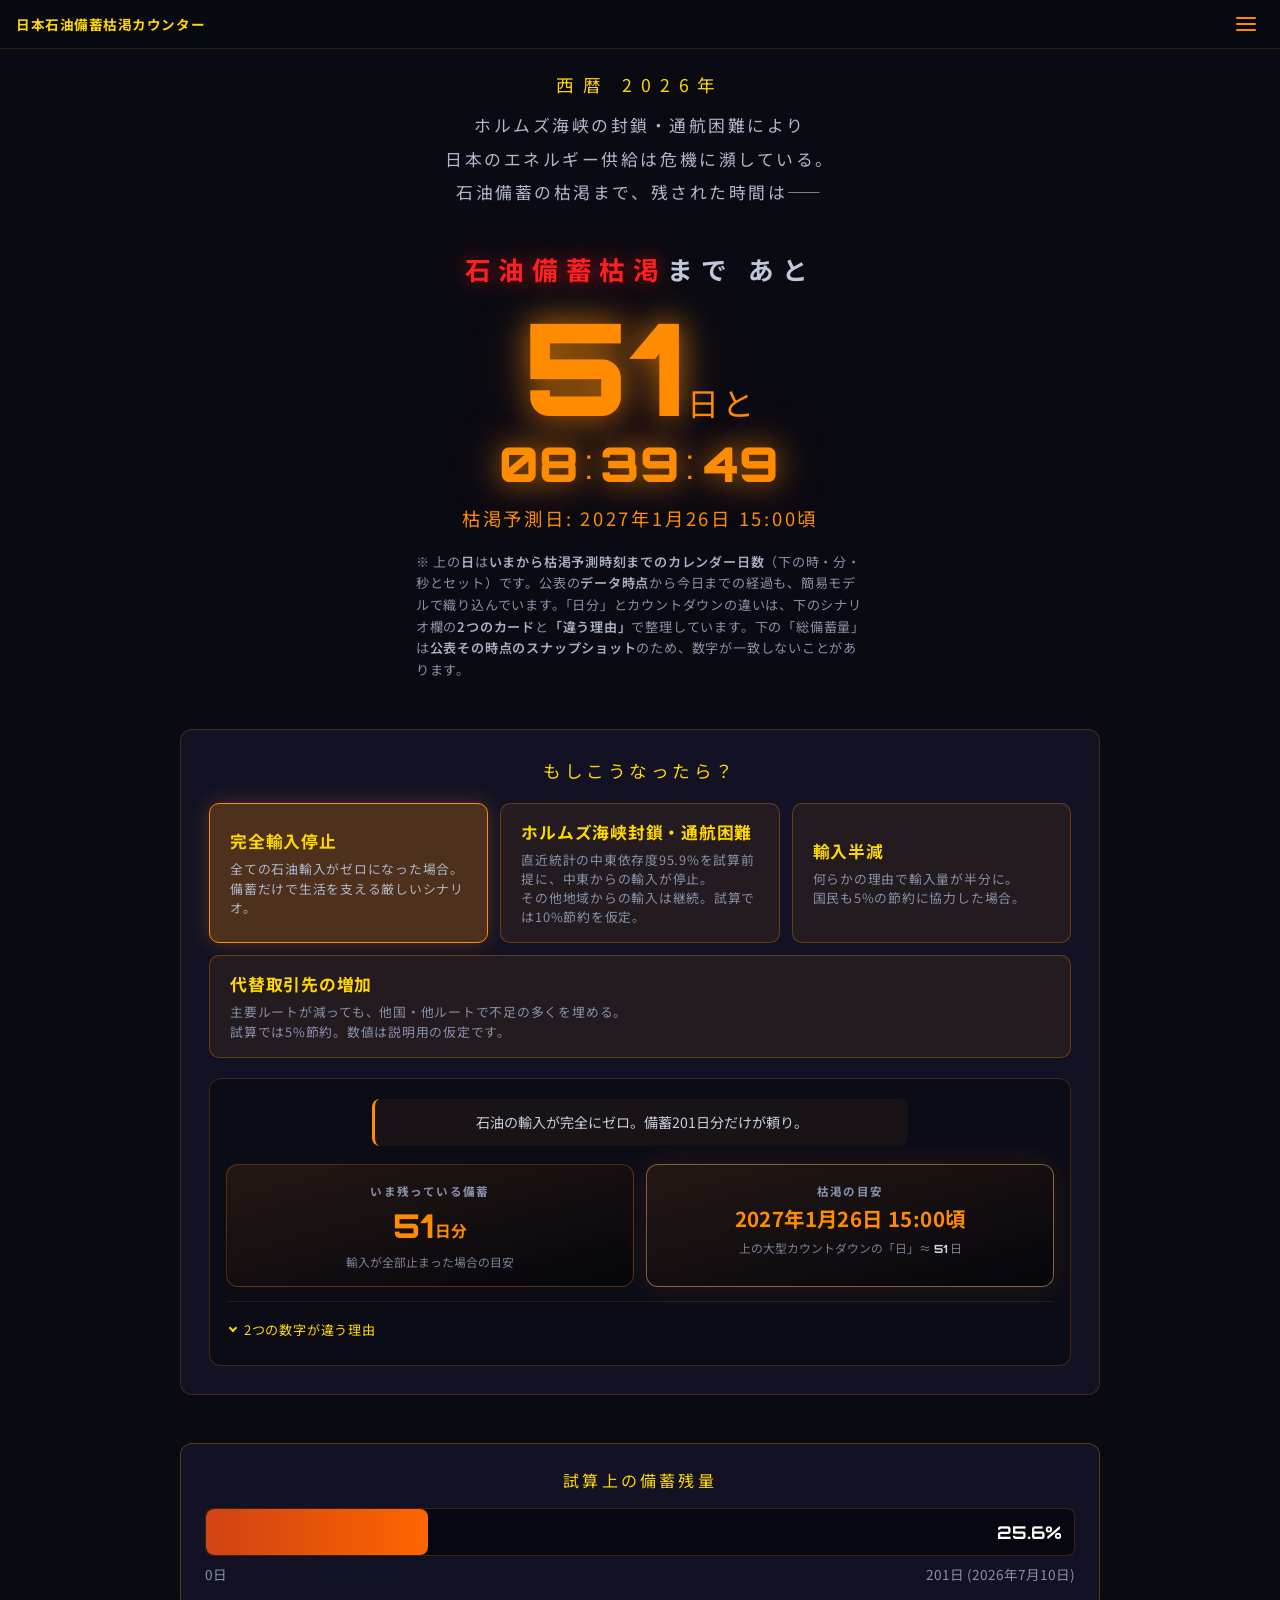
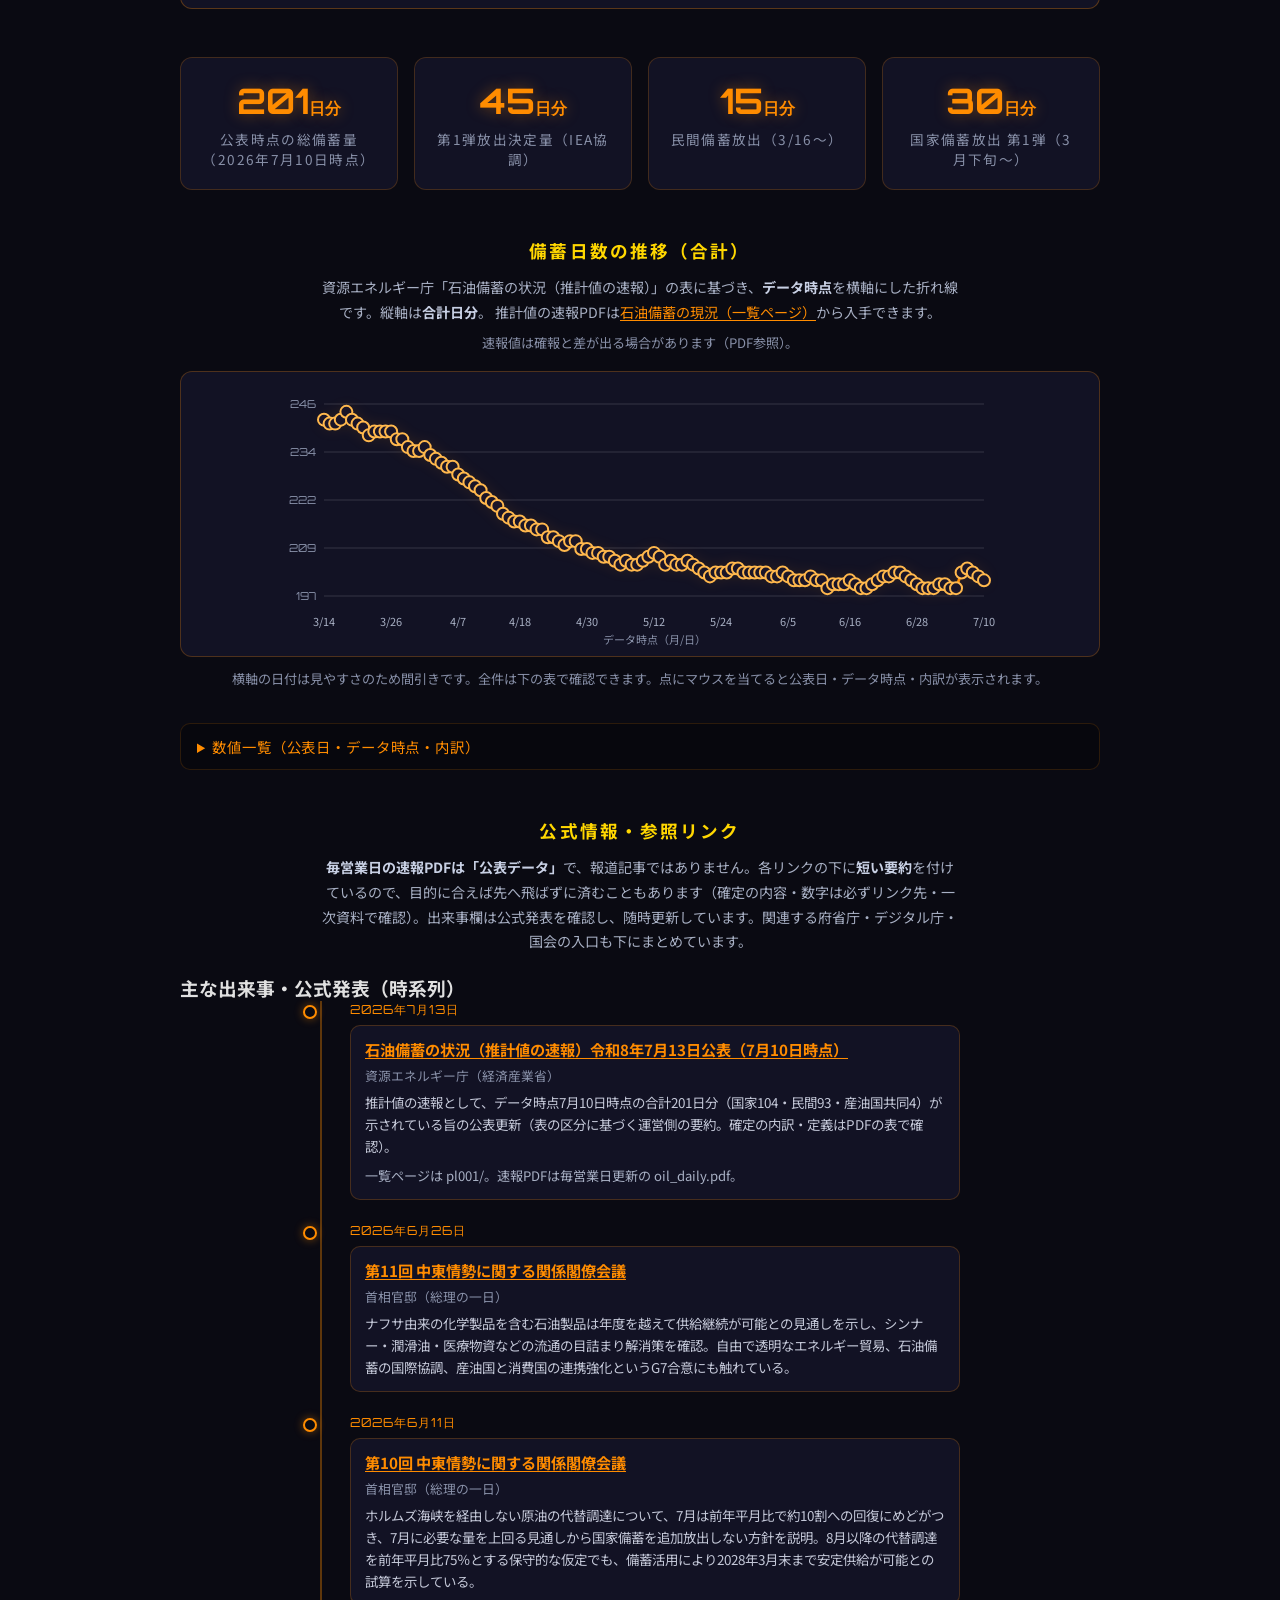
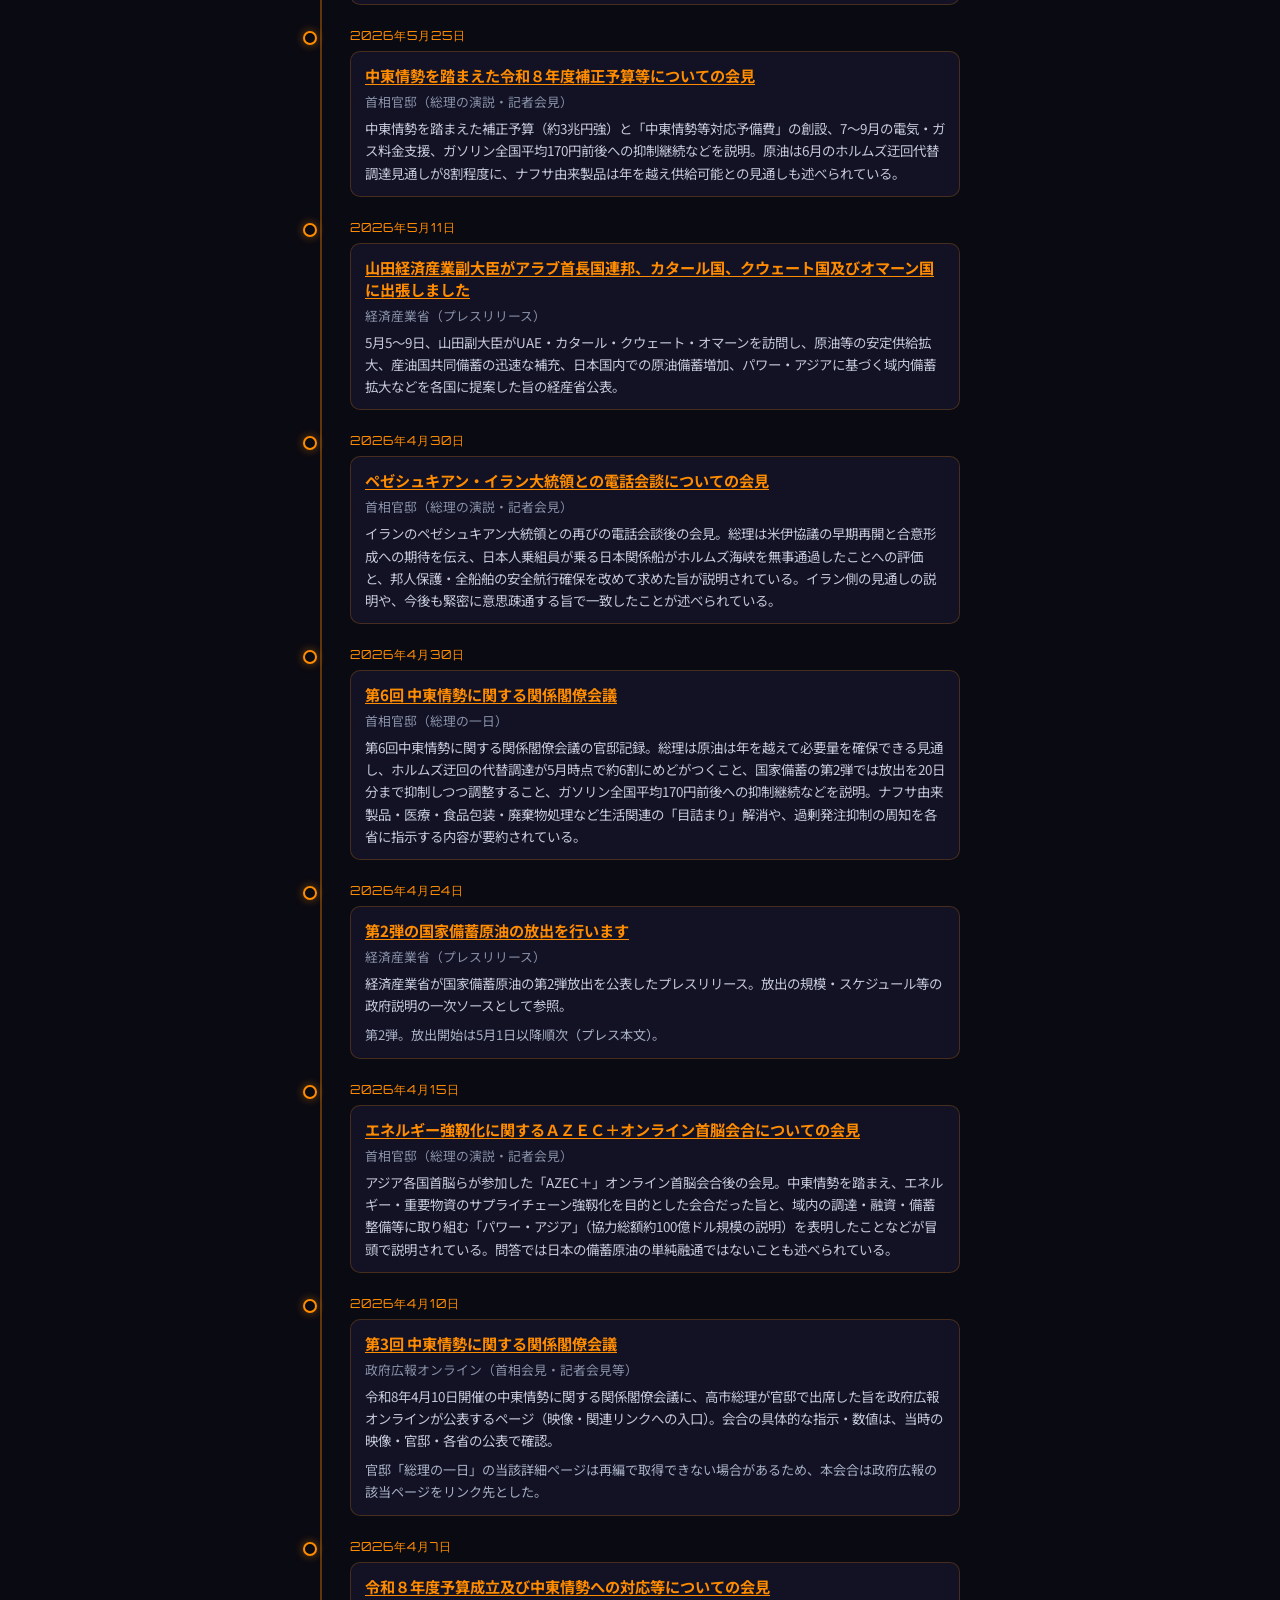
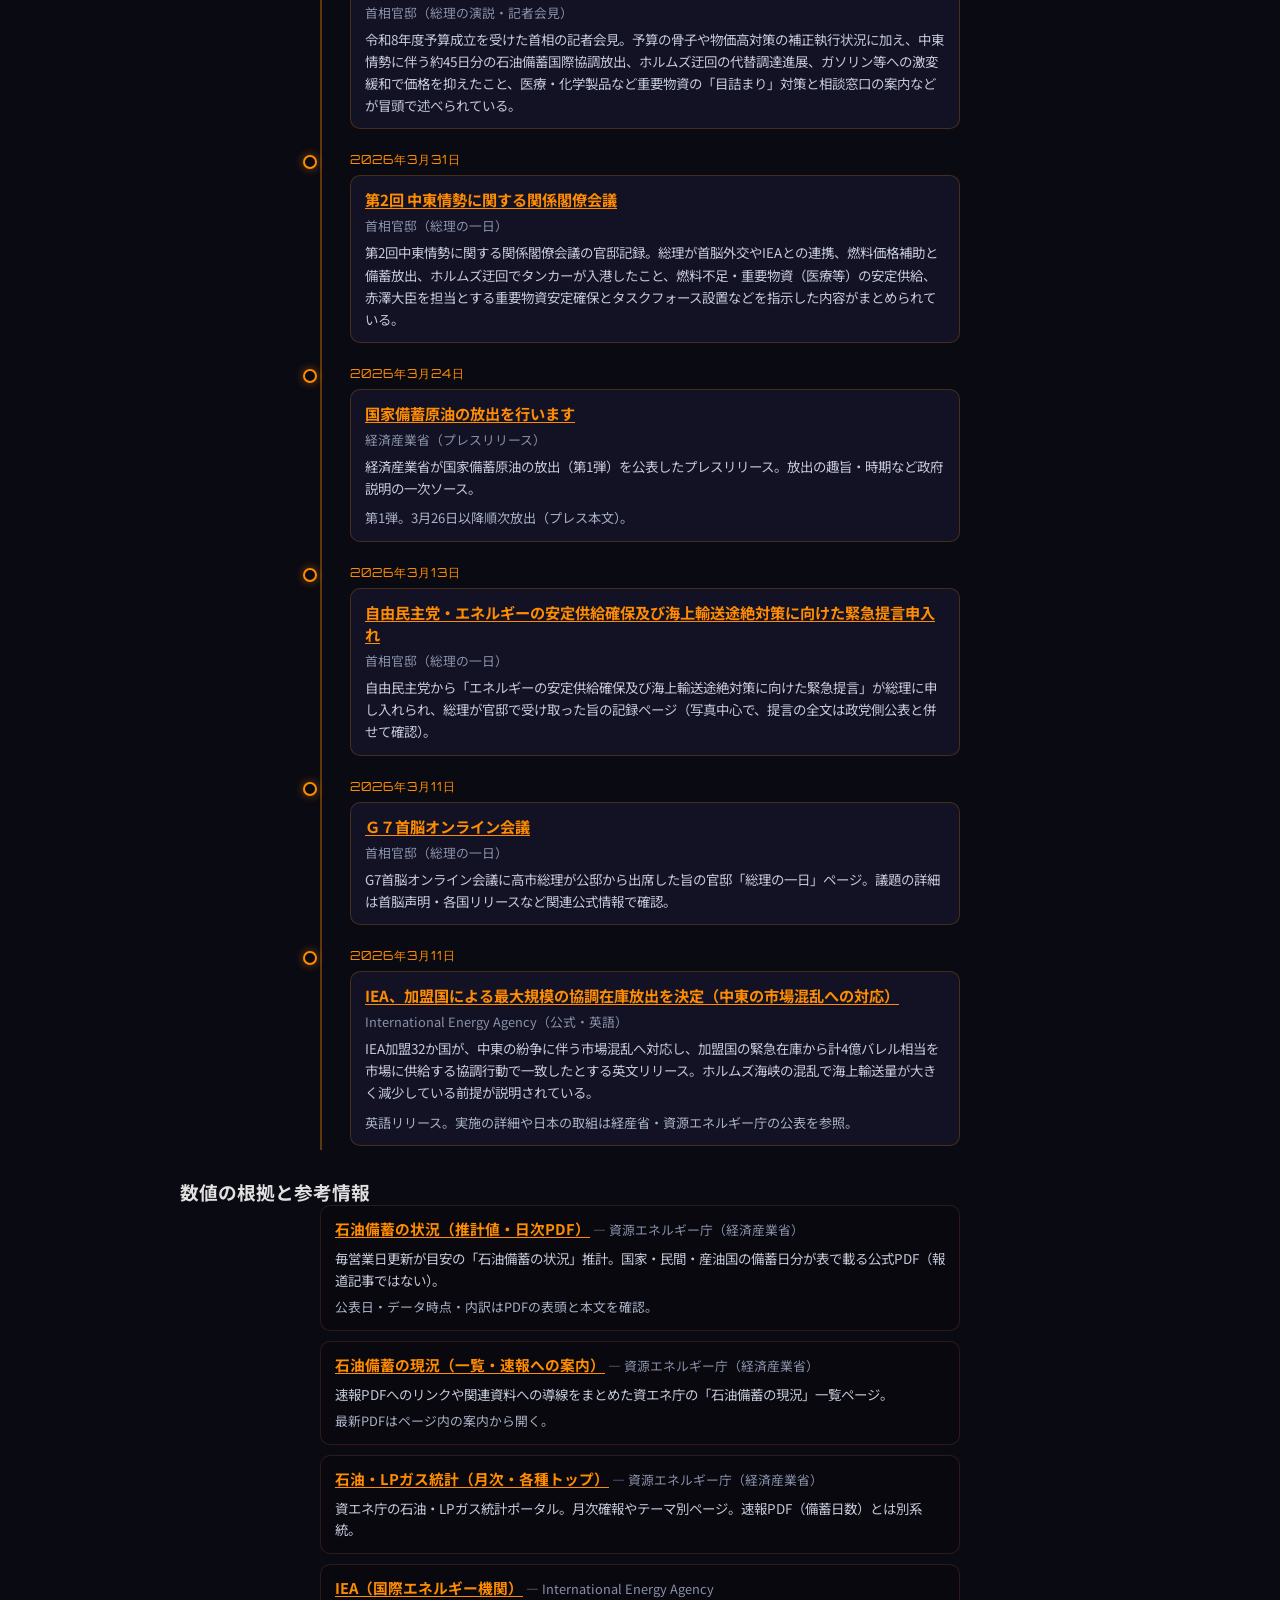
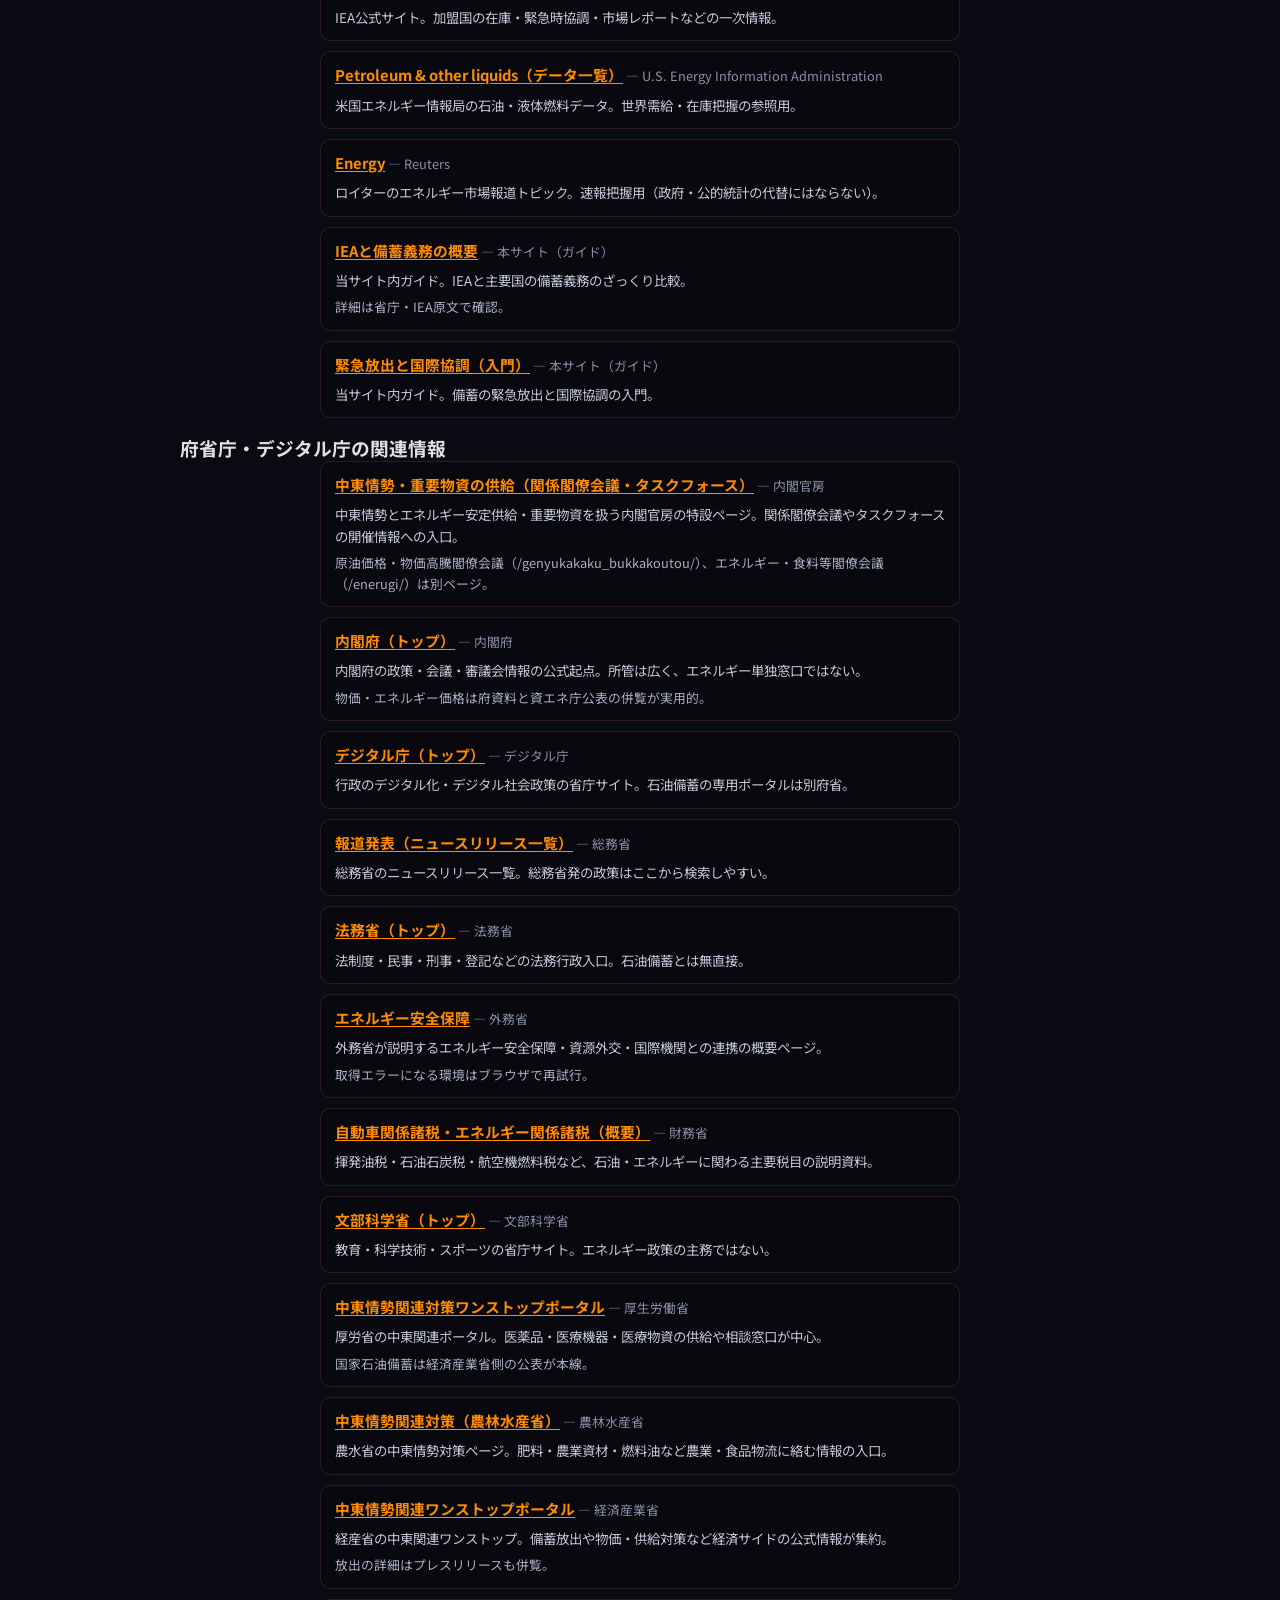
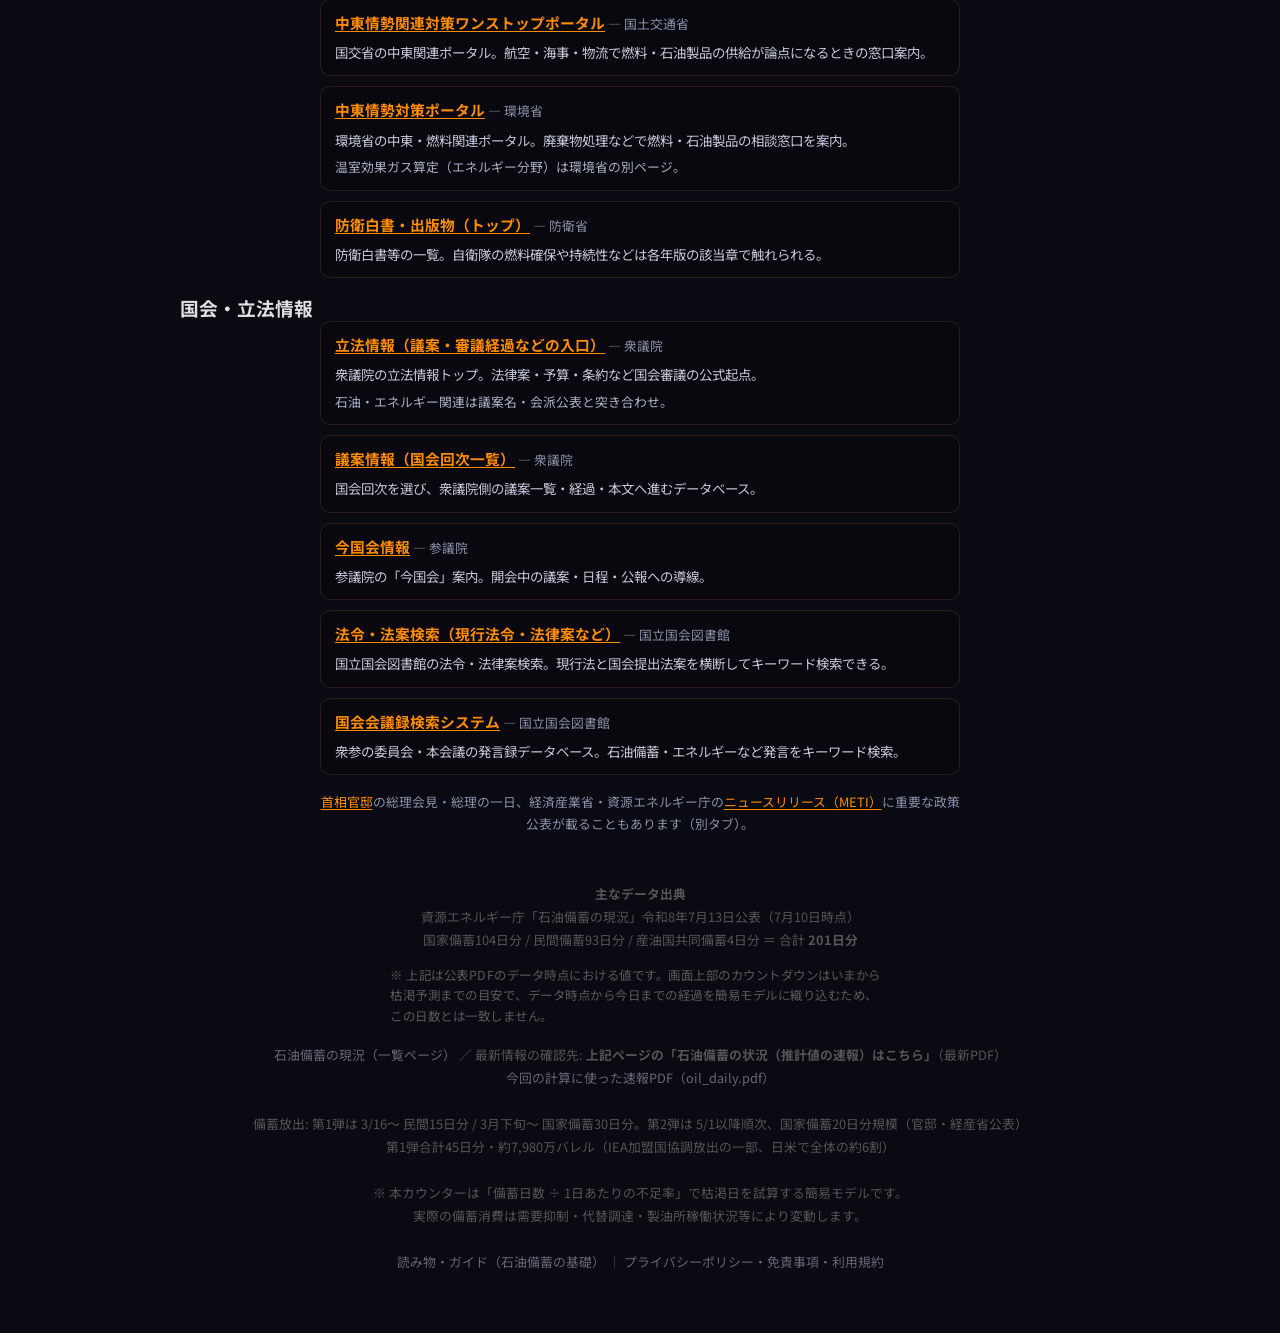
==== commit 0d5fb95e: "備蓄日数を201日（7/10時点）に更新 Co-authored-by: Cursor <cursoragent@cursor.com>" ====
--- a/index.html
+++ b/index.html
@@ -93,7 +93,7 @@
       </div>
       <div class="gauge-labels">
         <span>0日</span>
-        <span>201日 (2026年6月8日)</span>
+        <span>201日 (2026年7月10日)</span>
       </div>
     </div>
   </div>
@@ -102,7 +102,7 @@
   <div class="data-grid">
     <div class="data-card">
       <div class="card-value">201<span class="card-unit">日分</span></div>
-      <div class="card-label">公表時点の総備蓄量（2026年6月8日時点）</div>
+      <div class="card-label">公表時点の総備蓄量（2026年7月10日時点）</div>
     </div>
     <div class="data-card">
       <div class="card-value">45<span class="card-unit">日分</span></div>
@@ -170,8 +170,8 @@
   <!-- Source -->
   <div class="source">
     <strong>主なデータ出典</strong><br>
-    資源エネルギー庁「石油備蓄の現況」令和8年6月11日公表（6月8日時点）<br>
-    国家備蓄107日分 / 民間備蓄92日分 / 産油国共同備蓄3日分 ＝ 合計 <strong>201日分</strong><br>
+    資源エネルギー庁「石油備蓄の現況」令和8年7月13日公表（7月10日時点）<br>
+    国家備蓄104日分 / 民間備蓄93日分 / 産油国共同備蓄4日分 ＝ 合計 <strong>201日分</strong><br>
     <p class="source-note">※ 上記は公表PDFの<strong>データ時点</strong>における値です。画面上部のカウントダウンは<strong>いまから</strong>枯渇予測までの目安で、データ時点から今日までの経過を簡易モデルに織り込むため、この日数とは一致しません。</p>
     <a href="https://www.enecho.meti.go.jp/statistics/petroleum_and_lpgas/pl001/" target="_blank" rel="noopener noreferrer">
       石油備蓄の現況（一覧ページ）
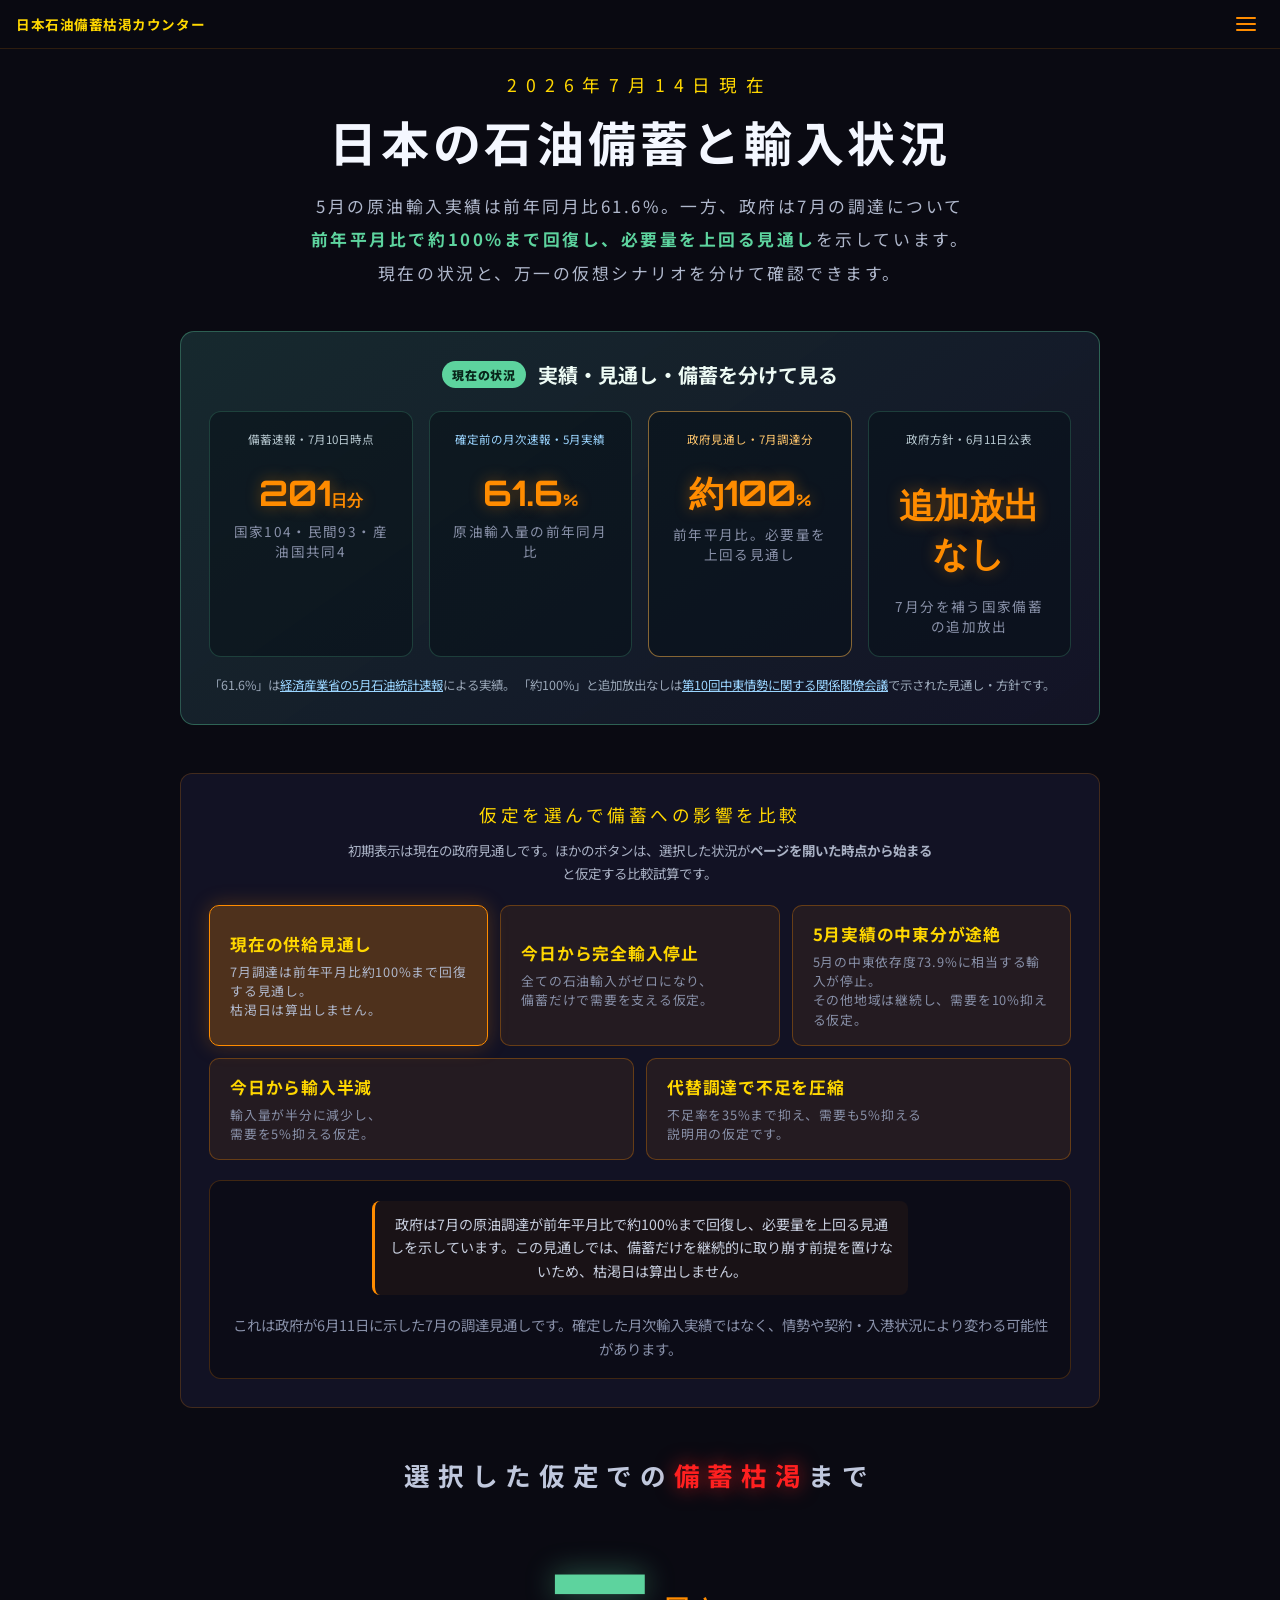
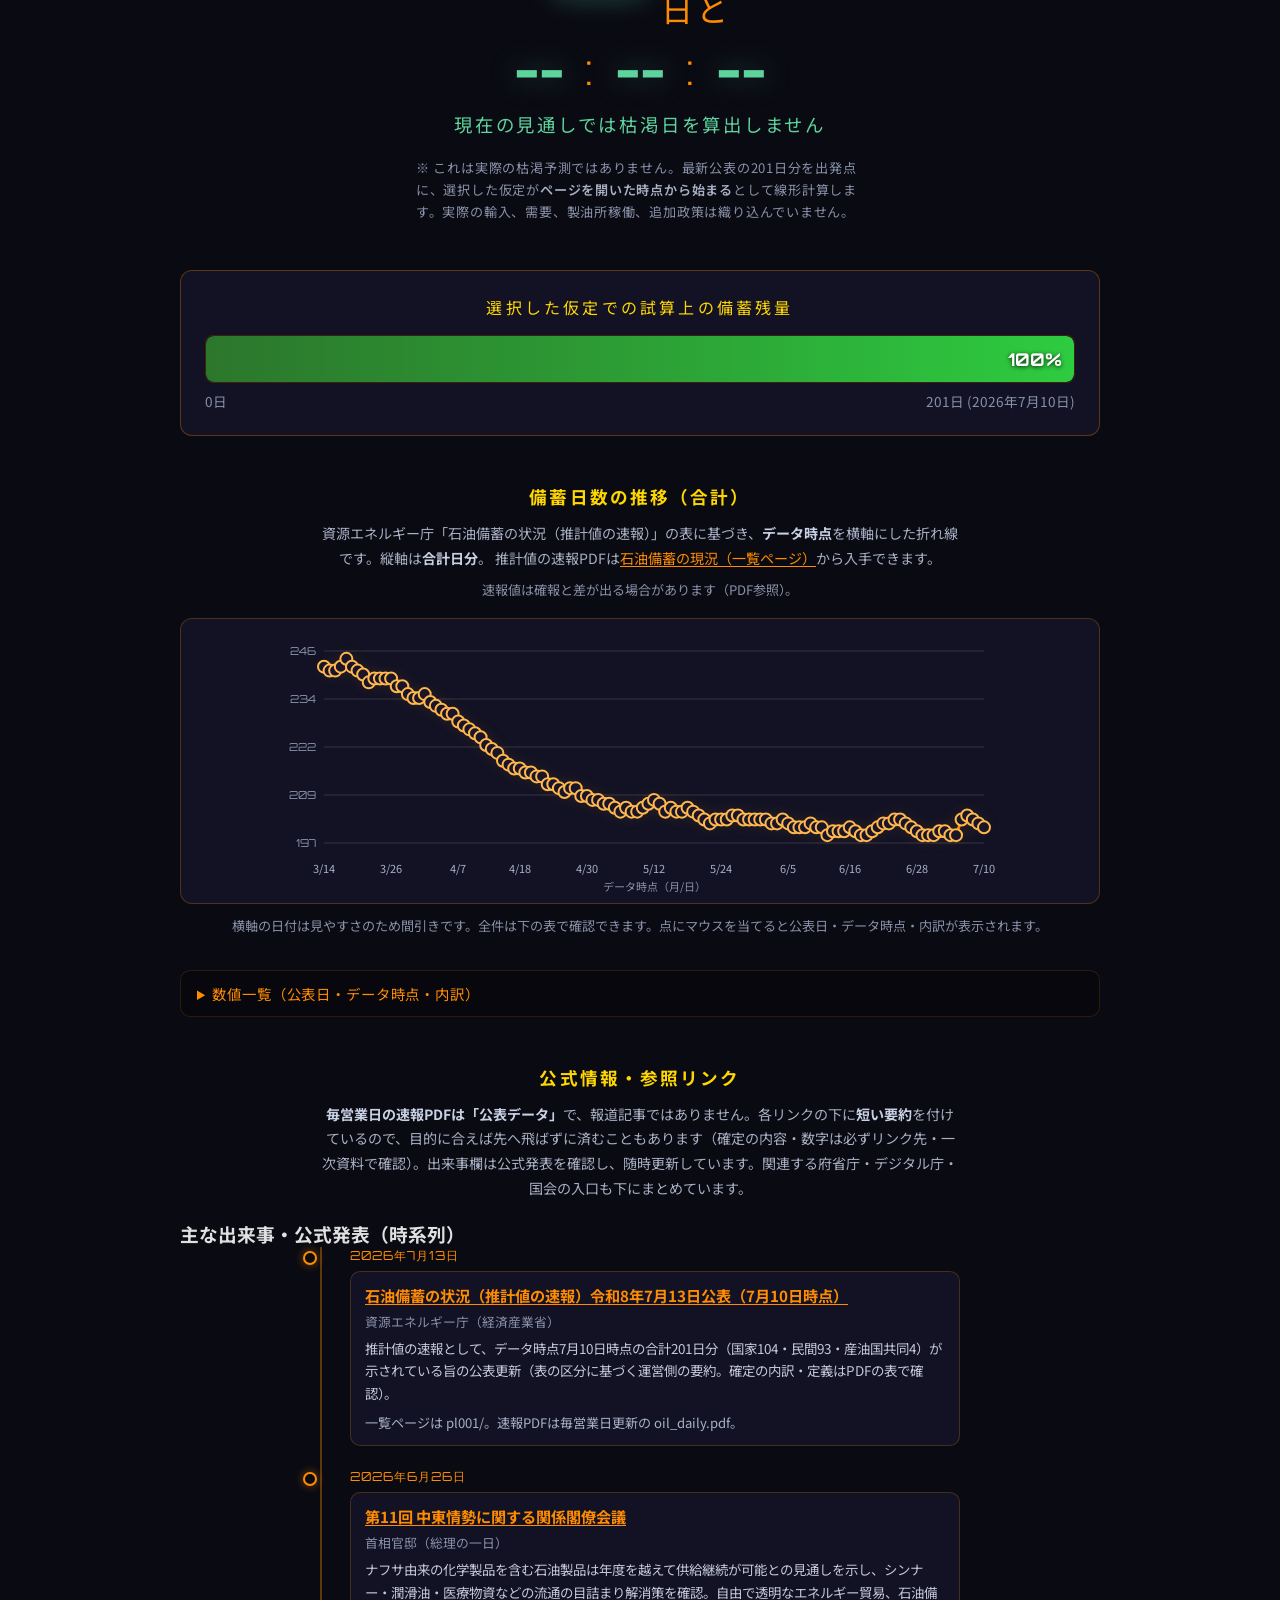
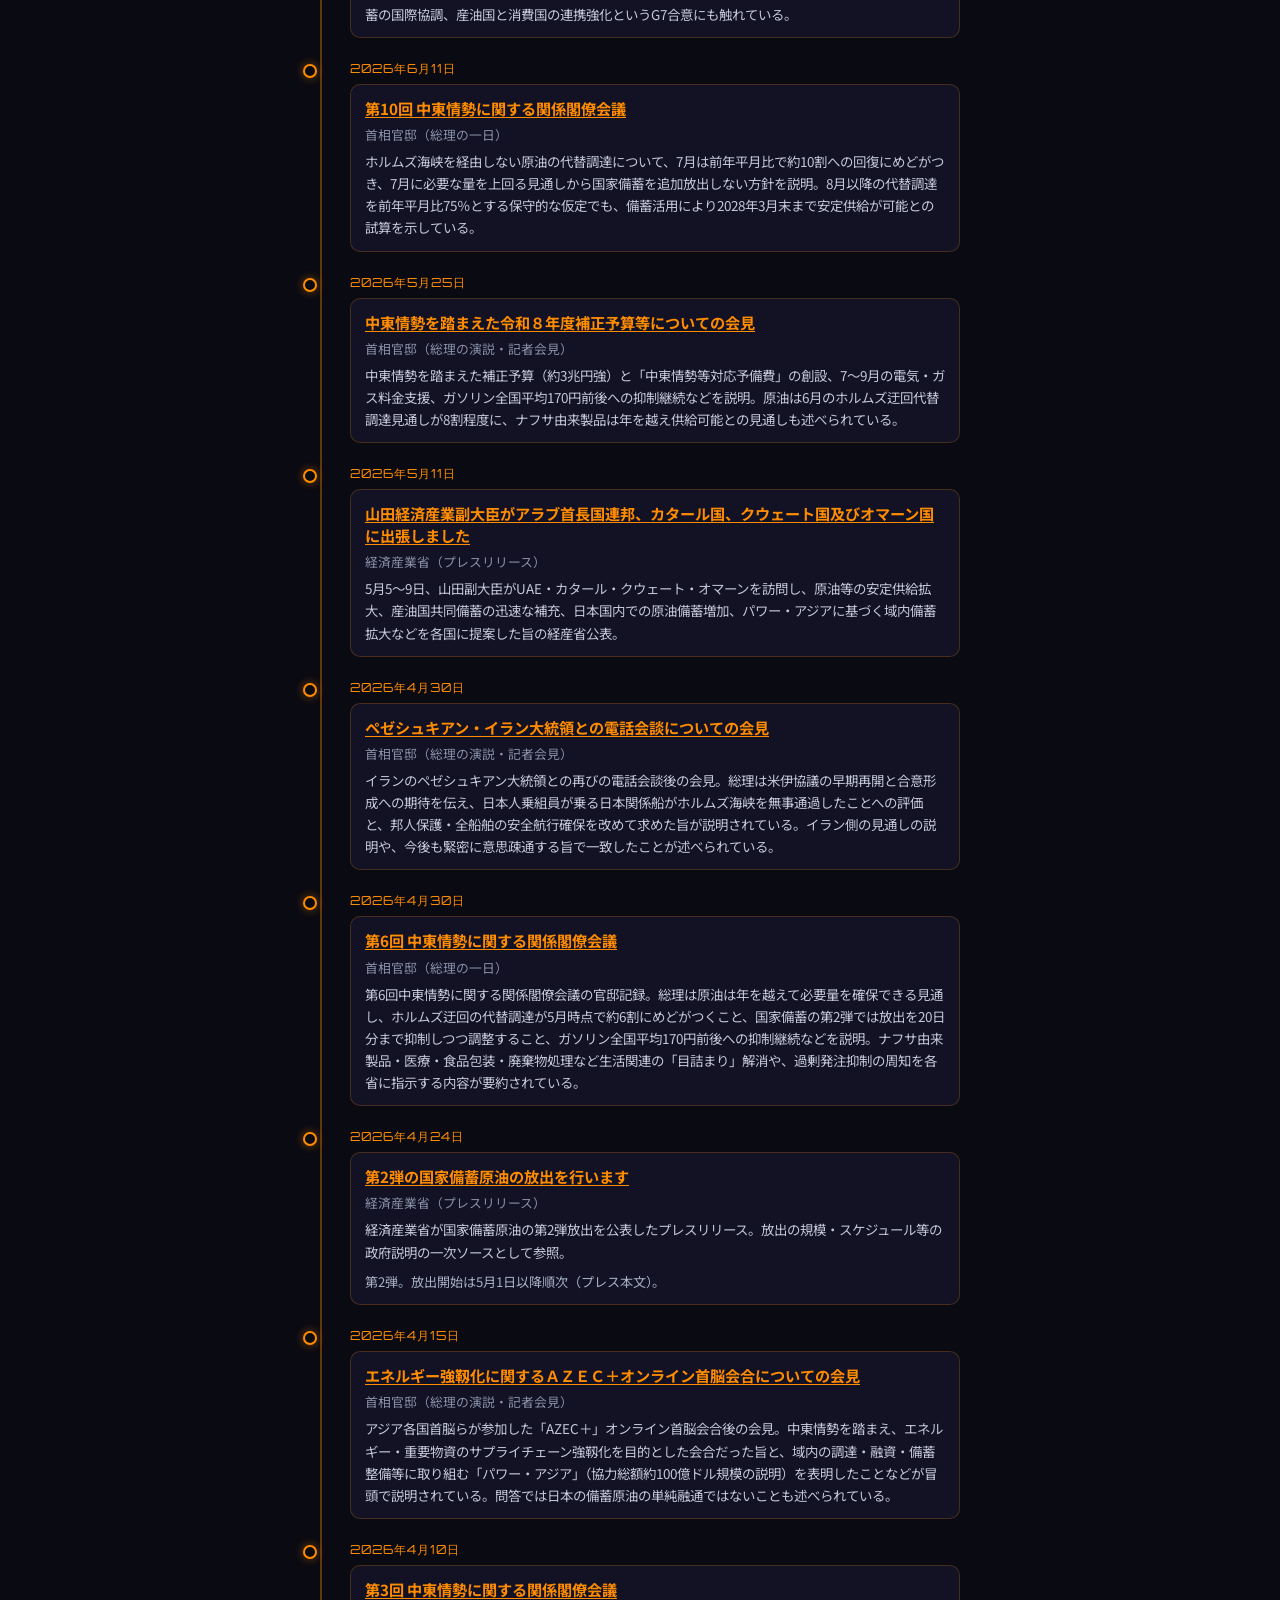
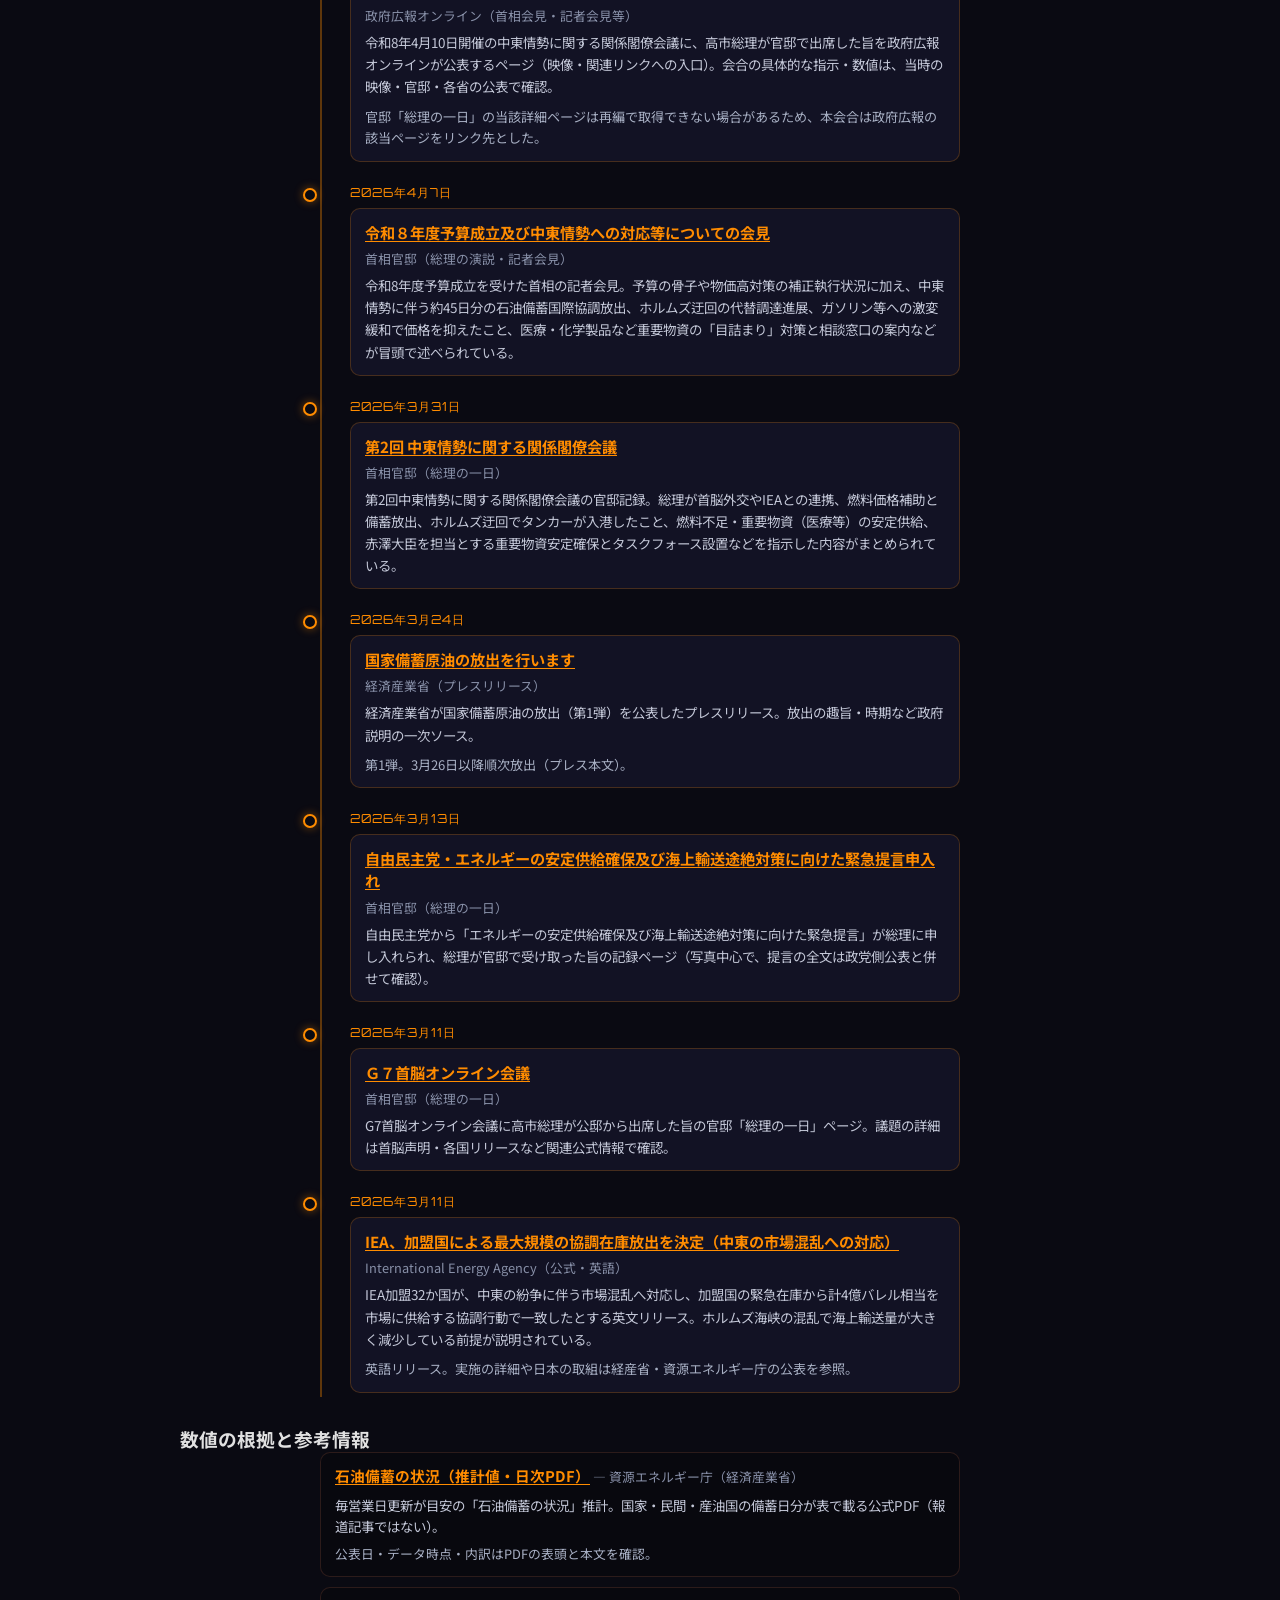
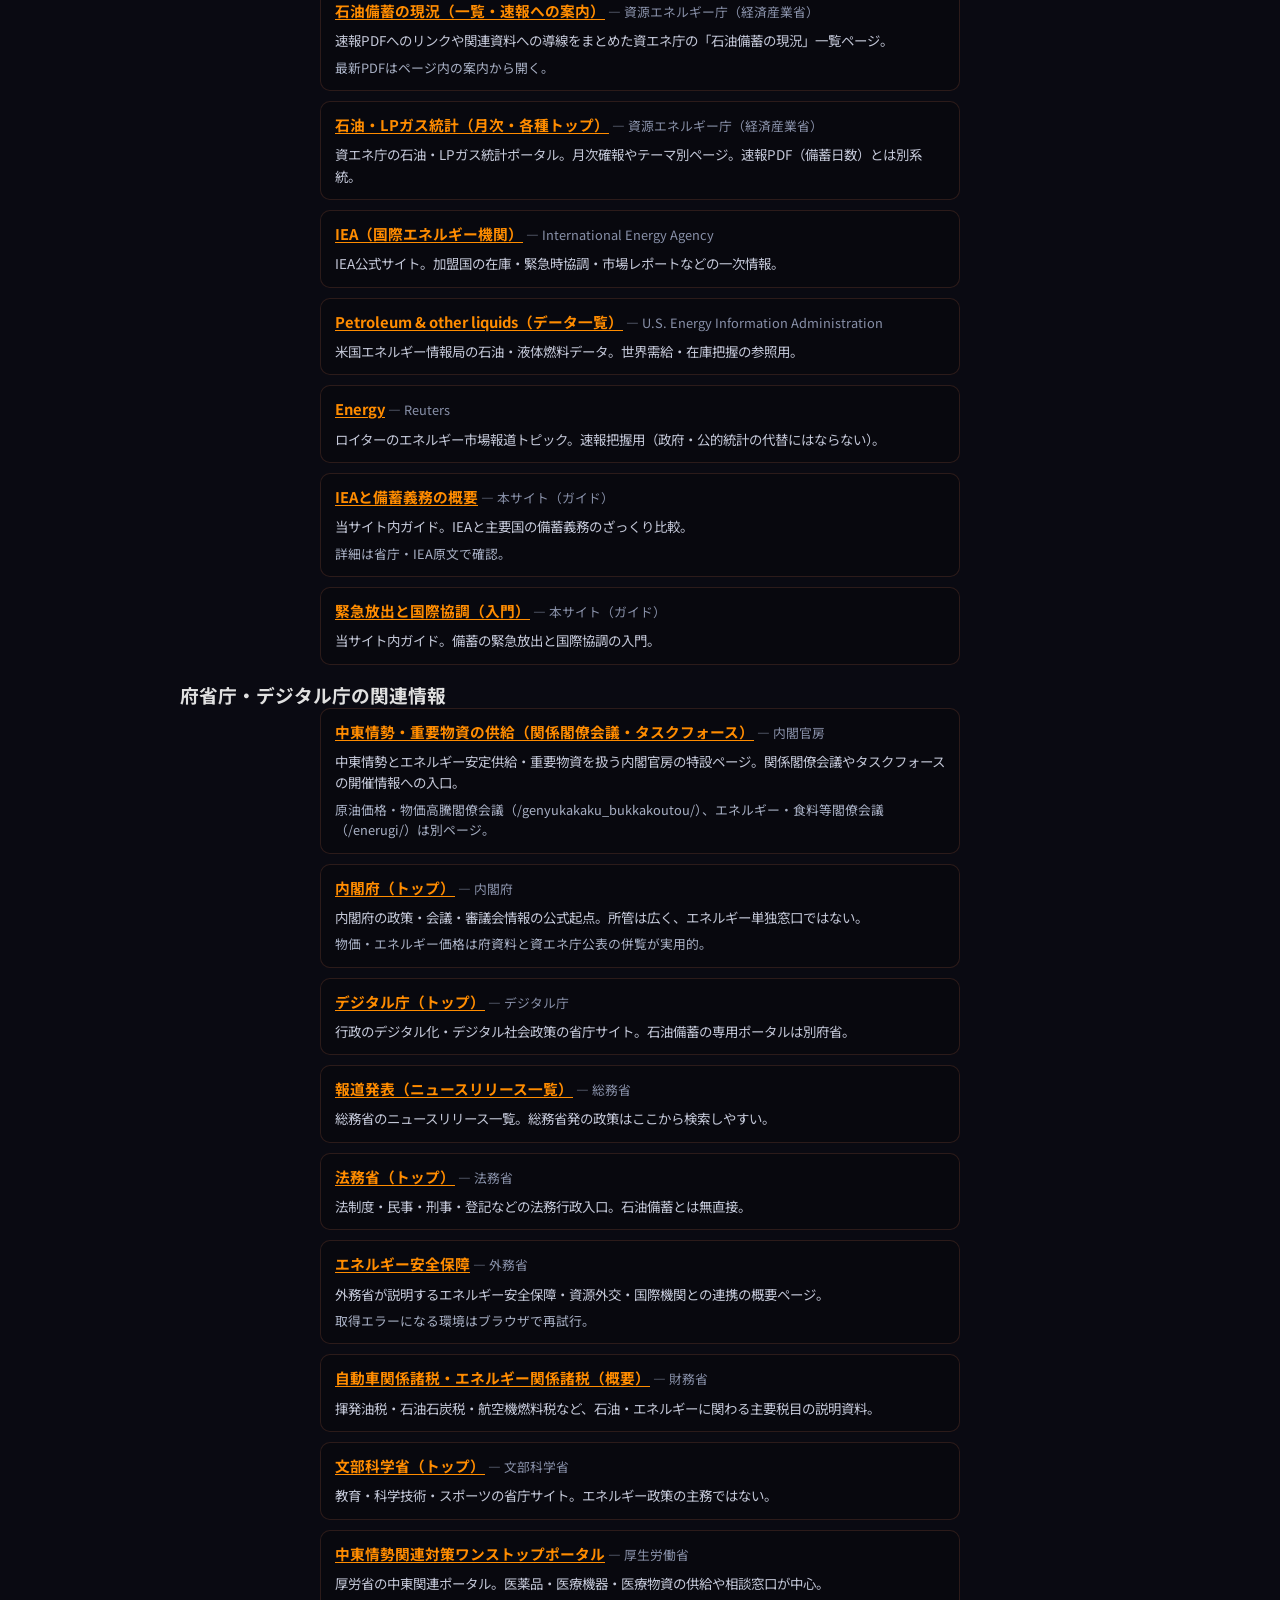
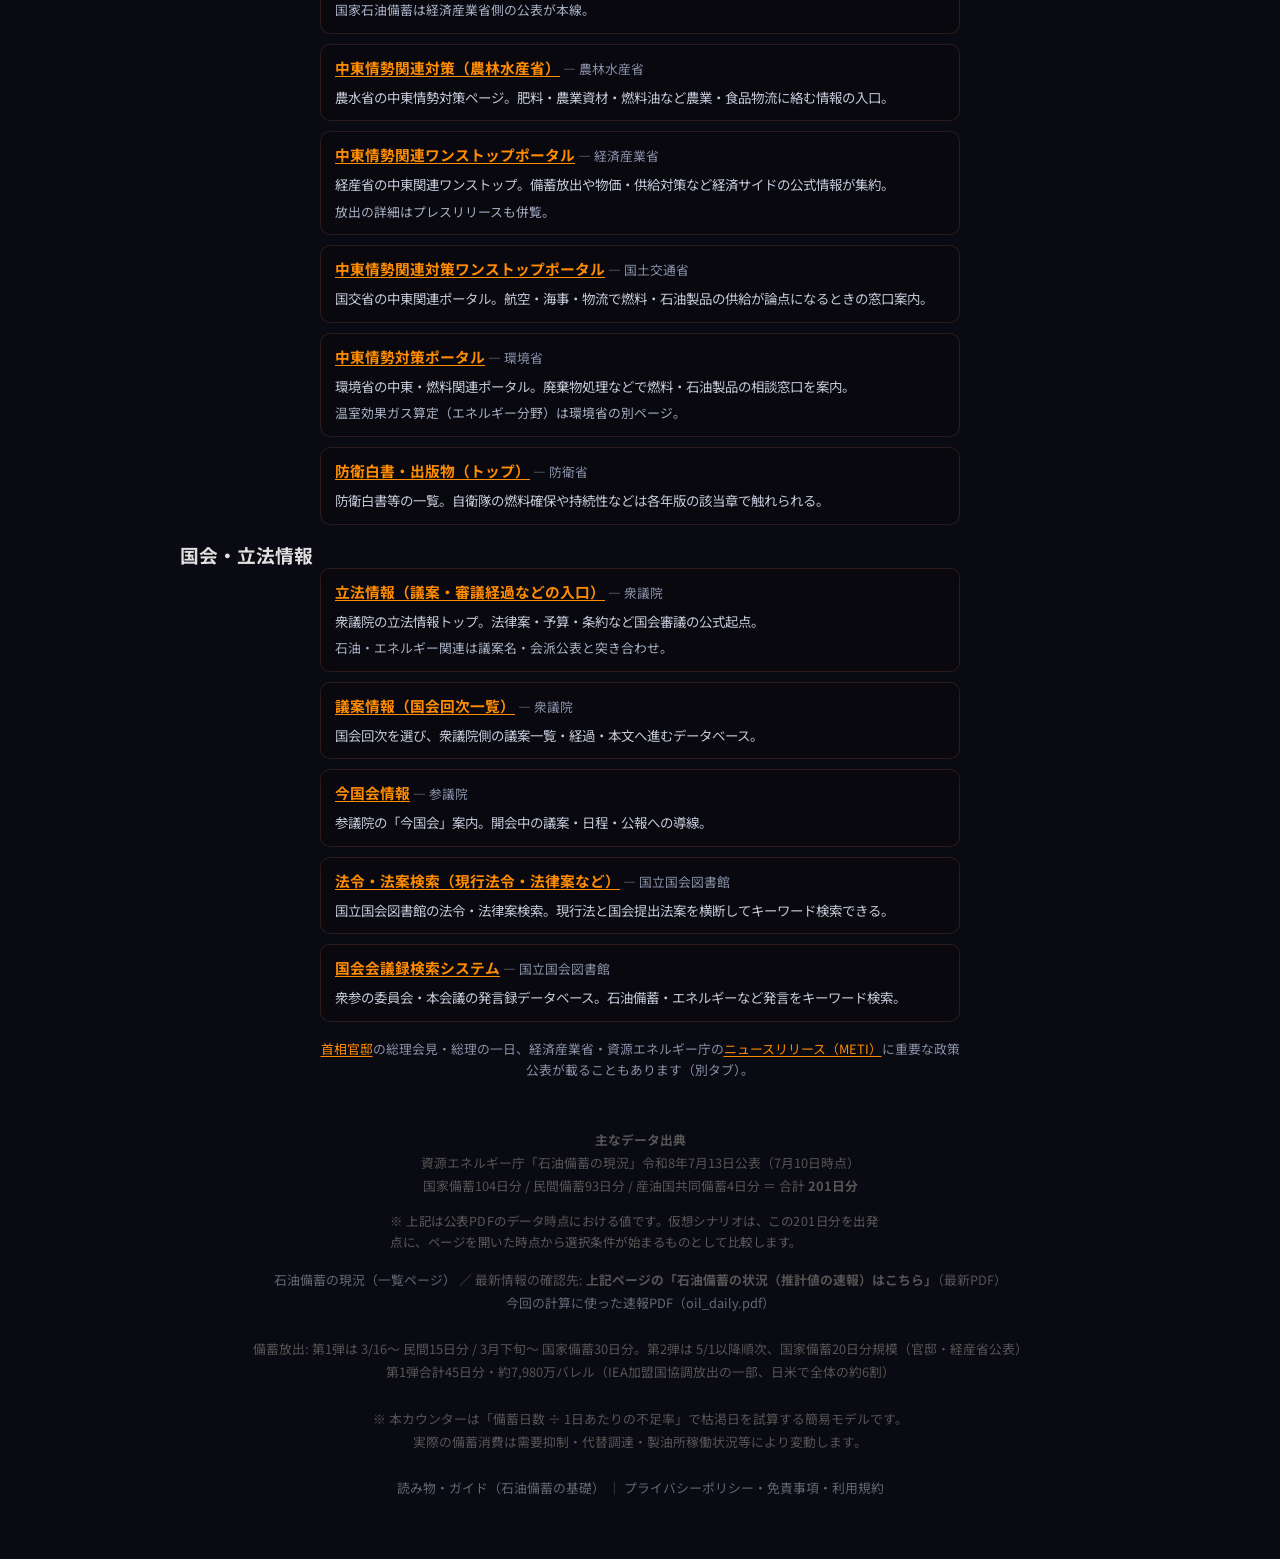
==== commit 664e996b: "供給実態と仮想試算を分けて表示 Co-authored-by: Cursor <cursoragent@cursor.com>" ====
--- a/index.html
+++ b/index.html
@@ -3,18 +3,18 @@
 <head>
 <meta charset="UTF-8">
 <meta name="viewport" content="width=device-width, initial-scale=1.0">
-<title>石油備蓄枯渇までのカウントダウン｜日本石油備蓄枯渇カウンター</title>
-<meta name="description" content="石油備蓄が枯渇するまでのカウントダウン。資源エネルギー庁の公表データに基づき、完全輸入停止・ホルムズ海峡の封鎖・通航困難・輸入半減・代替取引先の増加などの仮定で枯渇日を試算。非公式の可視化ツールです。">
+<title>日本の石油備蓄・輸入状況とシナリオ試算</title>
+<meta name="description" content="日本の石油備蓄、原油輸入の実績と政府見通しを一次情報に基づいて整理。完全輸入停止などが今日から起きた場合の備蓄枯渇日も比較できる非公式の可視化ツールです。">
 <link rel="canonical" href="https://gontarobee.github.io/oil/">
 <meta property="og:type" content="website">
 <meta property="og:url" content="https://gontarobee.github.io/oil/">
-<meta property="og:title" content="石油備蓄枯渇までのカウントダウン｜日本石油備蓄枯渇カウンター">
-<meta property="og:description" content="石油備蓄が枯渇するまでのカウントダウン。資源エネルギー庁の公表データに基づき、シナリオ別に枯渇日を試算します。">
+<meta property="og:title" content="日本の石油備蓄・輸入状況とシナリオ試算">
+<meta property="og:description" content="最新の備蓄、原油輸入の実績・見通しと、仮想条件での備蓄枯渇日を分けて確認できます。">
 <meta property="og:site_name" content="日本石油備蓄枯渇カウンター">
 <meta property="og:locale" content="ja_JP">
 <meta name="twitter:card" content="summary">
-<meta name="twitter:title" content="石油備蓄枯渇までのカウントダウン｜日本石油備蓄枯渇カウンター">
-<meta name="twitter:description" content="石油備蓄が枯渇するまでのカウントダウン。シナリオ別に枯渇日を試算します。">
+<meta name="twitter:title" content="日本の石油備蓄・輸入状況とシナリオ試算">
+<meta name="twitter:description" content="最新の備蓄と原油輸入状況を確認し、仮想条件での枯渇日を比較できます。">
 <link rel="stylesheet" href="styles.css">
 </head>
 <body>
@@ -25,18 +25,84 @@
 <div class="container">
   <!-- Narration -->
   <div class="narration">
-    <div class="era">西暦 2026年</div>
+    <div class="era">2026年7月14日現在</div>
+    <h1>日本の石油備蓄と輸入状況</h1>
     <p>
-      ホルムズ海峡の封鎖・通航困難により<br>
-      日本のエネルギー供給は危機に瀕している。<br>
-      石油備蓄の枯渇まで、残された時間は——
-    </p>
+      5月の原油輸入実績は前年同月比61.6%。一方、政府は7月の調達について<br>
+      <strong>前年平月比で約100%まで回復し、必要量を上回る見通し</strong>を示しています。<br>
+      現在の状況と、万一の仮想シナリオを分けて確認できます。
+    </p>
+  </div>
+
+  <!-- Current status -->
+  <section class="current-status" aria-labelledby="current-status-title">
+    <div class="status-heading">
+      <span class="status-badge">現在の状況</span>
+      <h2 id="current-status-title">実績・見通し・備蓄を分けて見る</h2>
+    </div>
+    <div class="data-grid">
+      <div class="data-card">
+        <div class="card-kicker">備蓄速報・7月10日時点</div>
+        <div class="card-value">201<span class="card-unit">日分</span></div>
+        <div class="card-label">国家104・民間93・産油国共同4</div>
+      </div>
+      <div class="data-card">
+        <div class="card-kicker card-kicker--actual">確定前の月次速報・5月実績</div>
+        <div class="card-value">61.6<span class="card-unit">%</span></div>
+        <div class="card-label">原油輸入量の前年同月比</div>
+      </div>
+      <div class="data-card data-card--forecast">
+        <div class="card-kicker card-kicker--forecast">政府見通し・7月調達分</div>
+        <div class="card-value">約100<span class="card-unit">%</span></div>
+        <div class="card-label">前年平月比。必要量を上回る見通し</div>
+      </div>
+      <div class="data-card">
+        <div class="card-kicker">政府方針・6月11日公表</div>
+        <div class="card-value card-value--text">追加放出なし</div>
+        <div class="card-label">7月分を補う国家備蓄の追加放出</div>
+      </div>
+    </div>
+    <p class="status-sources">
+      「61.6%」は<a href="https://www.meti.go.jp/statistics/tyo/sekiyuso/result.html" target="_blank" rel="noopener noreferrer">経済産業省の5月石油統計速報</a>による実績。
+      「約100%」と追加放出なしは<a href="https://www.kantei.go.jp/jp/105/actions/202606/11kaigi_middle-east.html" target="_blank" rel="noopener noreferrer">第10回中東情勢に関する関係閣僚会議</a>で示された見通し・方針です。
+    </p>
+  </section>
+
+  <!-- Scenarios -->
+  <div class="controls-section">
+    <div class="controls-title">仮定を選んで備蓄への影響を比較</div>
+    <p class="controls-lead">初期表示は現在の政府見通しです。ほかのボタンは、選択した状況が<strong>ページを開いた時点から始まる</strong>と仮定する比較試算です。</p>
+
+    <div class="scenario-buttons">
+      <button class="scenario-btn active" onclick="setScenario('current', this)">
+        <span class="btn-title">現在の供給見通し</span>
+        <span class="btn-desc">7月調達は前年平月比約100%まで回復する見通し。<br>枯渇日は算出しません。</span>
+      </button>
+      <button class="scenario-btn" onclick="setScenario('full', this)">
+        <span class="btn-title">今日から完全輸入停止</span>
+        <span class="btn-desc">全ての石油輸入がゼロになり、<br>備蓄だけで需要を支える仮定。</span>
+      </button>
+      <button class="scenario-btn" onclick="setScenario('hormuz', this)">
+        <span class="btn-title">5月実績の中東分が途絶</span>
+        <span class="btn-desc">5月の中東依存度73.9%に相当する輸入が停止。<br>その他地域は継続し、需要を10%抑える仮定。</span>
+      </button>
+      <button class="scenario-btn" onclick="setScenario('half', this)">
+        <span class="btn-title">今日から輸入半減</span>
+        <span class="btn-desc">輸入量が半分に減少し、<br>需要を5%抑える仮定。</span>
+      </button>
+      <button class="scenario-btn" onclick="setScenario('alternatives', this)">
+        <span class="btn-title">代替調達で不足を圧縮</span>
+        <span class="btn-desc">不足率を35%まで抑え、需要も5%抑える<br>説明用の仮定です。</span>
+      </button>
+    </div>
+
+    <div class="scenario-result" id="scenarioResult"></div>
   </div>
 
   <!-- Countdown -->
   <div class="countdown-section" id="countdownSection">
     <div class="countdown-label">
-      <span class="highlight warning-pulse">石油備蓄枯渇</span>まで あと
+      選択した仮定での<span class="highlight warning-pulse">備蓄枯渇</span>まで
     </div>
     <div class="countdown-display" id="countdownDisplay">
       <div class="countdown-days-row">
@@ -53,40 +119,14 @@
     </div>
     <div class="depletion-date" id="depletionDate"></div>
     <p class="countdown-note">
-      ※ 上の<strong>日</strong>は<strong>いまから枯渇予測時刻までのカレンダー日数</strong>（下の時・分・秒とセット）です。公表の<strong>データ時点</strong>から今日までの経過も、簡易モデルで織り込んでいます。「日分」とカウントダウンの違いは、下のシナリオ欄の<strong>2つのカード</strong>と<strong>「違う理由」</strong>で整理しています。下の「総備蓄量」は<strong>公表その時点のスナップショット</strong>のため、数字が一致しないことがあります。
-    </p>
-  </div>
-
-  <!-- Scenarios -->
-  <div class="controls-section">
-    <div class="controls-title">もしこうなったら？</div>
-
-    <div class="scenario-buttons">
-      <button class="scenario-btn active" onclick="setScenario('full', this)">
-        <span class="btn-title">完全輸入停止</span>
-        <span class="btn-desc">全ての石油輸入がゼロになった場合。<br>備蓄だけで生活を支える厳しいシナリオ。</span>
-      </button>
-      <button class="scenario-btn" onclick="setScenario('hormuz', this)">
-        <span class="btn-title">ホルムズ海峡封鎖・通航困難</span>
-        <span class="btn-desc">直近統計の中東依存度95.9%を試算前提に、中東からの輸入が停止。<br>その他地域からの輸入は継続。試算では10%節約を仮定。</span>
-      </button>
-      <button class="scenario-btn" onclick="setScenario('half', this)">
-        <span class="btn-title">輸入半減</span>
-        <span class="btn-desc">何らかの理由で輸入量が半分に。<br>国民も5%の節約に協力した場合。</span>
-      </button>
-      <button class="scenario-btn" onclick="setScenario('alternatives', this)">
-        <span class="btn-title">代替取引先の増加</span>
-        <span class="btn-desc">主要ルートが減っても、他国・他ルートで不足の多くを埋める。<br>試算では5%節約。数値は説明用の仮定です。</span>
-      </button>
-    </div>
-
-    <div class="scenario-result" id="scenarioResult"></div>
+      ※ これは実際の枯渇予測ではありません。最新公表の201日分を出発点に、選択した仮定が<strong>ページを開いた時点から始まる</strong>として線形計算します。実際の輸入、需要、製油所稼働、追加政策は織り込んでいません。
+    </p>
   </div>
 
   <!-- Oil gauge -->
   <div class="gauge-section">
     <div class="gauge-container">
-      <div class="gauge-title">試算上の備蓄残量</div>
+      <div class="gauge-title">選択した仮定での試算上の備蓄残量</div>
       <div class="gauge-bar-wrapper">
         <div class="gauge-bar" id="gaugeBar" style="width:100%"></div>
         <div class="gauge-percent" id="gaugePercent">--%</div>
@@ -95,26 +135,6 @@
         <span>0日</span>
         <span>201日 (2026年7月10日)</span>
       </div>
-    </div>
-  </div>
-
-  <!-- Data cards -->
-  <div class="data-grid">
-    <div class="data-card">
-      <div class="card-value">201<span class="card-unit">日分</span></div>
-      <div class="card-label">公表時点の総備蓄量（2026年7月10日時点）</div>
-    </div>
-    <div class="data-card">
-      <div class="card-value">45<span class="card-unit">日分</span></div>
-      <div class="card-label">第1弾放出決定量（IEA協調）</div>
-    </div>
-    <div class="data-card">
-      <div class="card-value">15<span class="card-unit">日分</span></div>
-      <div class="card-label">民間備蓄放出（3/16〜）</div>
-    </div>
-    <div class="data-card">
-      <div class="card-value">30<span class="card-unit">日分</span></div>
-      <div class="card-label">国家備蓄放出 第1弾（3月下旬〜）</div>
     </div>
   </div>
 
@@ -172,7 +192,7 @@
     <strong>主なデータ出典</strong><br>
     資源エネルギー庁「石油備蓄の現況」令和8年7月13日公表（7月10日時点）<br>
     国家備蓄104日分 / 民間備蓄93日分 / 産油国共同備蓄4日分 ＝ 合計 <strong>201日分</strong><br>
-    <p class="source-note">※ 上記は公表PDFの<strong>データ時点</strong>における値です。画面上部のカウントダウンは<strong>いまから</strong>枯渇予測までの目安で、データ時点から今日までの経過を簡易モデルに織り込むため、この日数とは一致しません。</p>
+    <p class="source-note">※ 上記は公表PDFの<strong>データ時点</strong>における値です。仮想シナリオは、この201日分を出発点に、ページを開いた時点から選択条件が始まるものとして比較します。</p>
     <a href="https://www.enecho.meti.go.jp/statistics/petroleum_and_lpgas/pl001/" target="_blank" rel="noopener noreferrer">
       石油備蓄の現況（一覧ページ）
     </a>
--- a/styles.css
+++ b/styles.css
@@ -7,6 +7,7 @@
   --red: #ff2020;
   --amber: #ff8c00;
   --gold: #ffd700;
+  --green: #5dd39e;
   --dark: #0a0a12;
   --panel-bg: rgba(20, 20, 40, 0.85);
 }
@@ -94,11 +95,95 @@
   letter-spacing: 0.5em;
   margin-bottom: 12px;
 }
+.narration h1 {
+  margin-bottom: 16px;
+  font-size: clamp(1.8rem, 5vw, 3rem);
+  line-height: 1.35;
+  color: #f4f7ff;
+  letter-spacing: 0.08em;
+}
 .narration p {
   font-size: 1.05rem;
   line-height: 2;
   color: #b0b8cc;
   letter-spacing: 0.15em;
+}
+.narration p strong {
+  color: var(--green);
+}
+
+/* ── Current status ── */
+.current-status {
+  margin-bottom: 48px;
+  padding: 28px;
+  background: linear-gradient(145deg, rgba(28, 54, 58, 0.72), rgba(20, 20, 40, 0.9));
+  border: 1px solid rgba(93, 211, 158, 0.35);
+  border-radius: 14px;
+  animation: fadeInUp 2.25s ease-out;
+}
+.status-heading {
+  display: flex;
+  align-items: center;
+  justify-content: center;
+  gap: 12px;
+  flex-wrap: wrap;
+  margin-bottom: 22px;
+  text-align: center;
+}
+.status-heading h2 {
+  font-size: 1.25rem;
+  color: #eefbf5;
+}
+.status-badge {
+  padding: 5px 10px;
+  color: #09271b;
+  background: var(--green);
+  border-radius: 999px;
+  font-size: 0.75rem;
+  font-weight: 900;
+  letter-spacing: 0.08em;
+}
+.current-status .data-grid {
+  margin-bottom: 18px;
+  animation: none;
+}
+.current-status .data-card {
+  background: rgba(8, 18, 25, 0.55);
+  border-color: rgba(93, 211, 158, 0.22);
+}
+.current-status .data-card:hover {
+  border-color: var(--green);
+}
+.current-status .data-card--forecast {
+  border-color: rgba(255, 184, 77, 0.5);
+}
+.card-kicker {
+  min-height: 2.6em;
+  margin-bottom: 8px;
+  color: #b7c8d0;
+  font-size: 0.72rem;
+  line-height: 1.3;
+}
+.card-kicker--actual {
+  color: #9bd5ff;
+}
+.card-kicker--forecast {
+  color: #ffc66d;
+}
+.data-card .card-value--text {
+  padding: 0.35em 0;
+  font-family: 'Noto Sans JP', sans-serif;
+  font-size: 1.45rem;
+  color: var(--green);
+  text-shadow: none;
+}
+.status-sources {
+  font-size: 0.78rem;
+  line-height: 1.7;
+  color: #9aa7b8;
+}
+.status-sources a {
+  color: #9bd5ff;
 }
 
 /* ── Main countdown ── */
@@ -320,6 +405,14 @@
   color: var(--gold);
   letter-spacing: 0.2em;
   margin-bottom: 20px;
+}
+.controls-lead {
+  max-width: 44em;
+  margin: -8px auto 20px;
+  color: #aab2c5;
+  font-size: 0.84rem;
+  line-height: 1.7;
+  text-align: center;
 }
 .scenario-buttons {
   display: flex;
@@ -933,6 +1026,13 @@
 }
 
 /* ── Danger level colors ── */
+.status-current .countdown-number {
+  color: var(--green);
+  text-shadow: 0 0 30px rgba(93, 211, 158, 0.45);
+}
+.status-current .depletion-date {
+  color: var(--green);
+}
 .danger-high .countdown-number {
   color: var(--red);
   text-shadow: 0 0 30px rgba(255,32,32,0.7), 0 0 60px rgba(255,32,32,0.3);
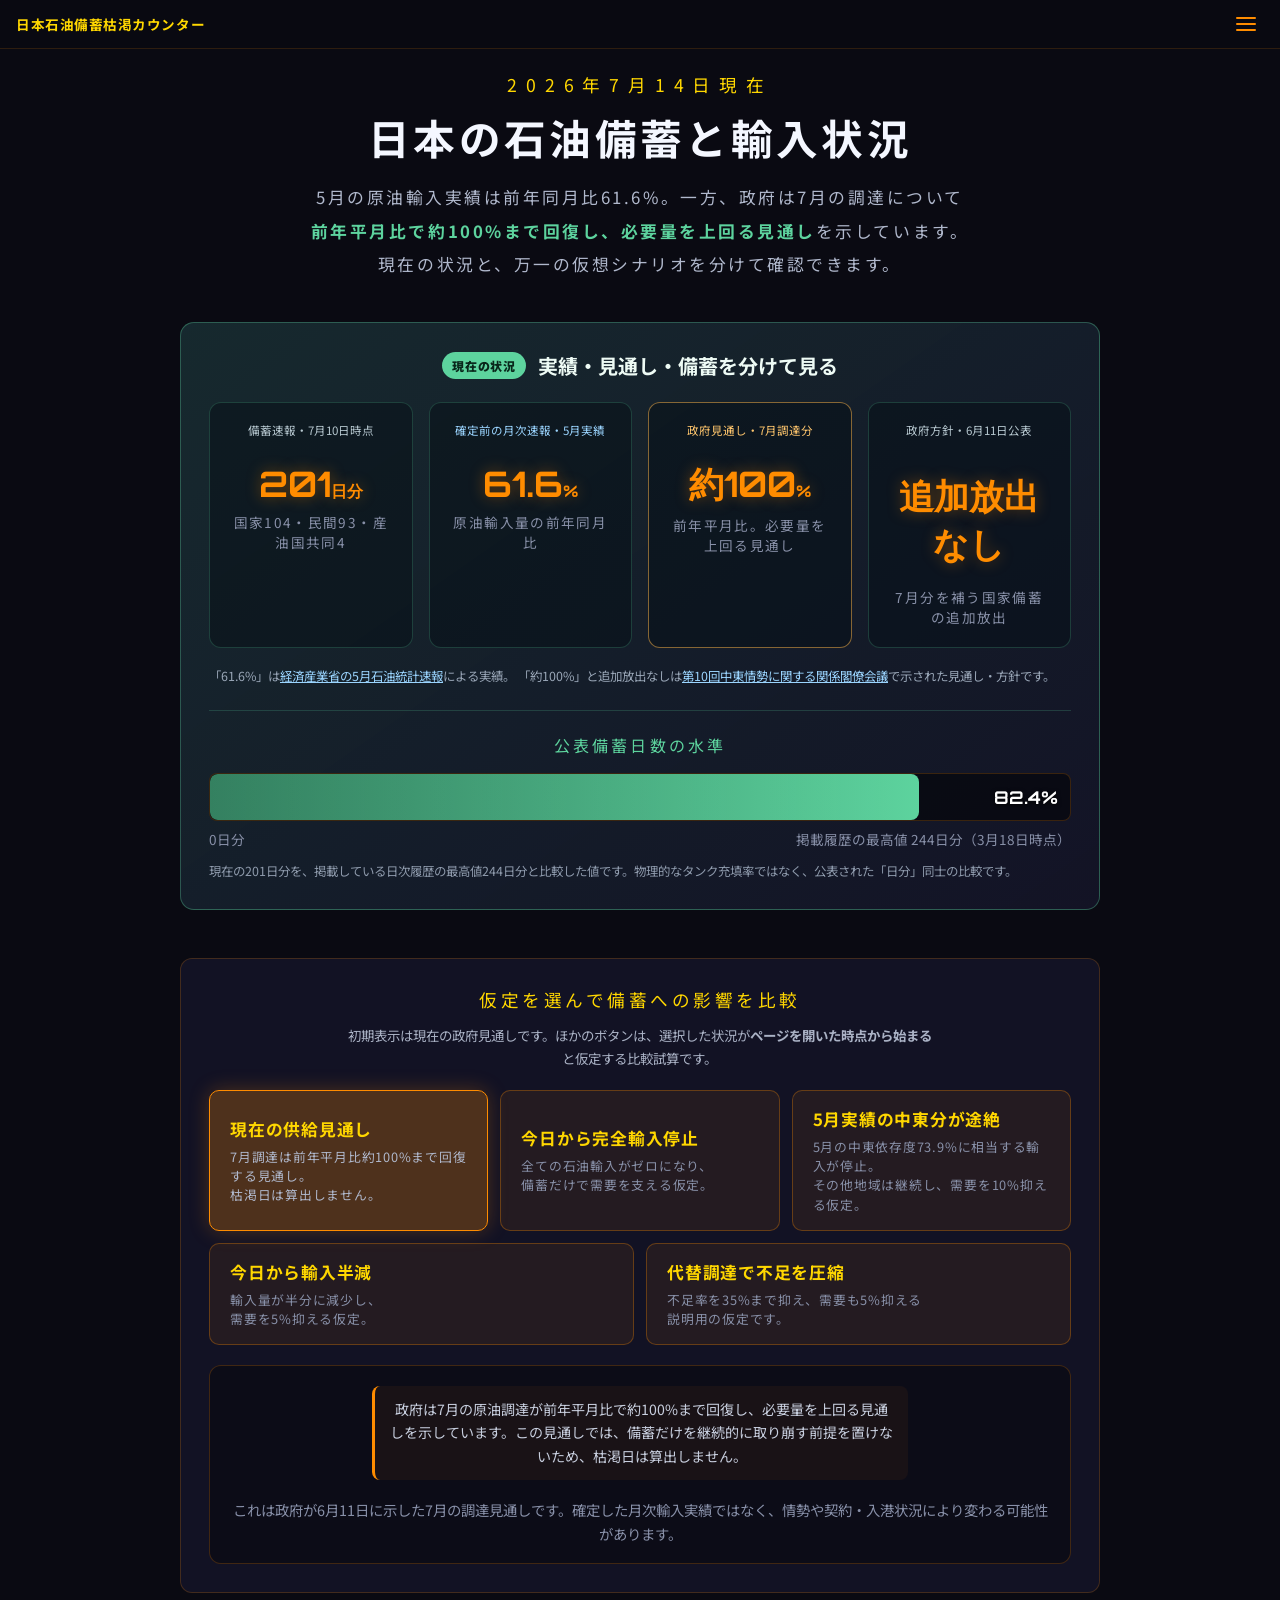
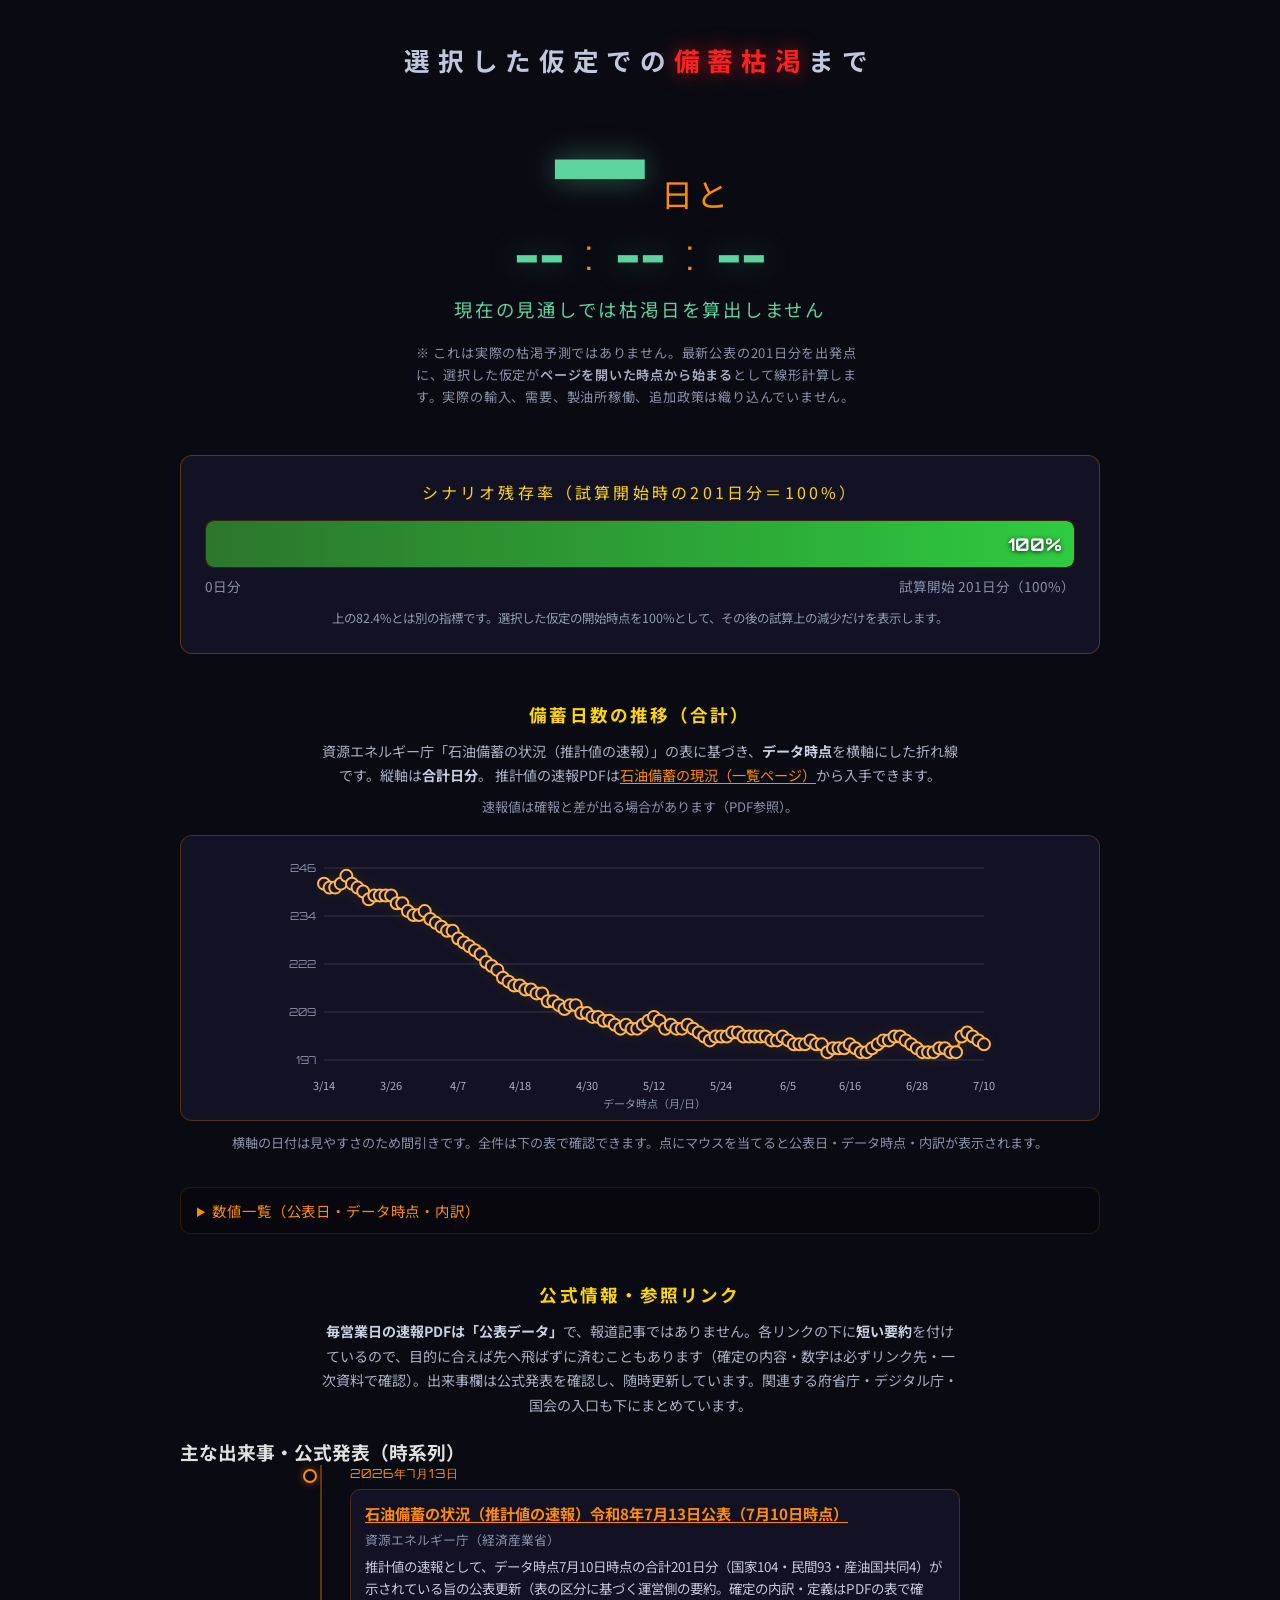
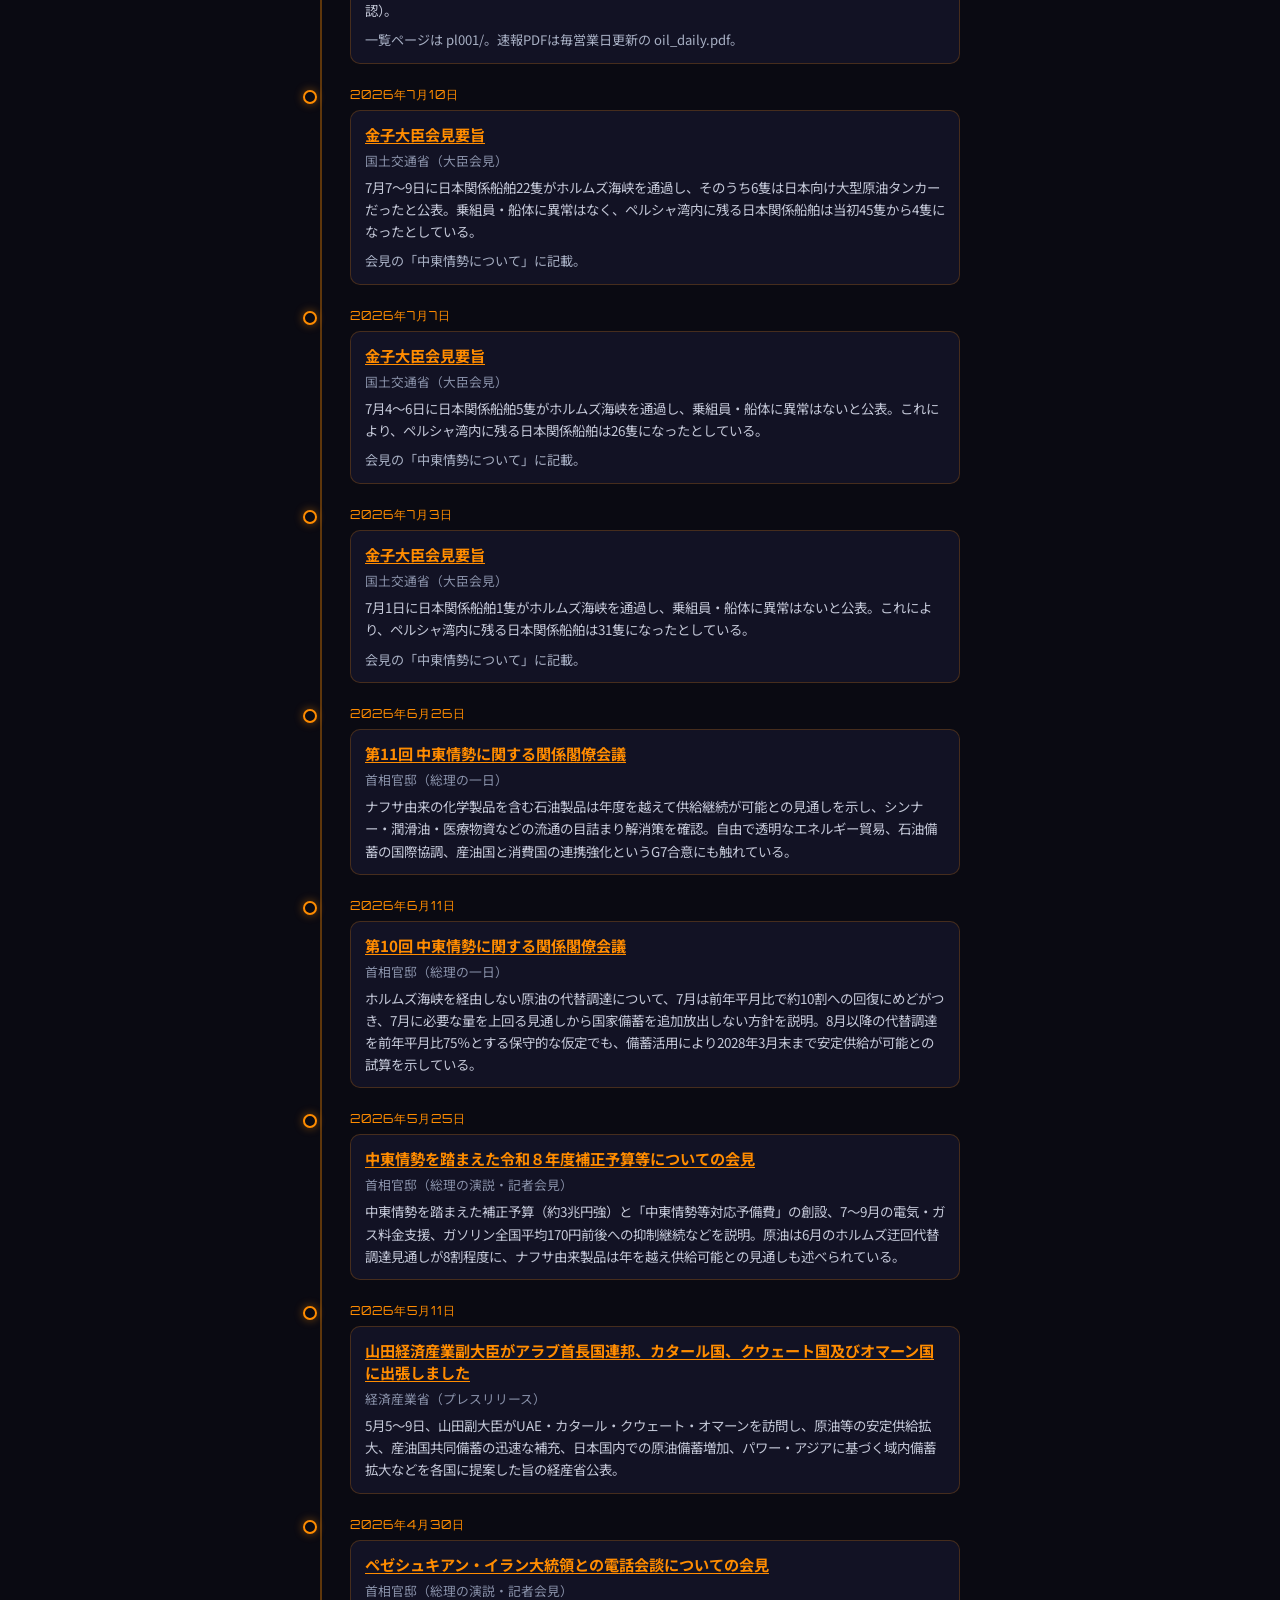
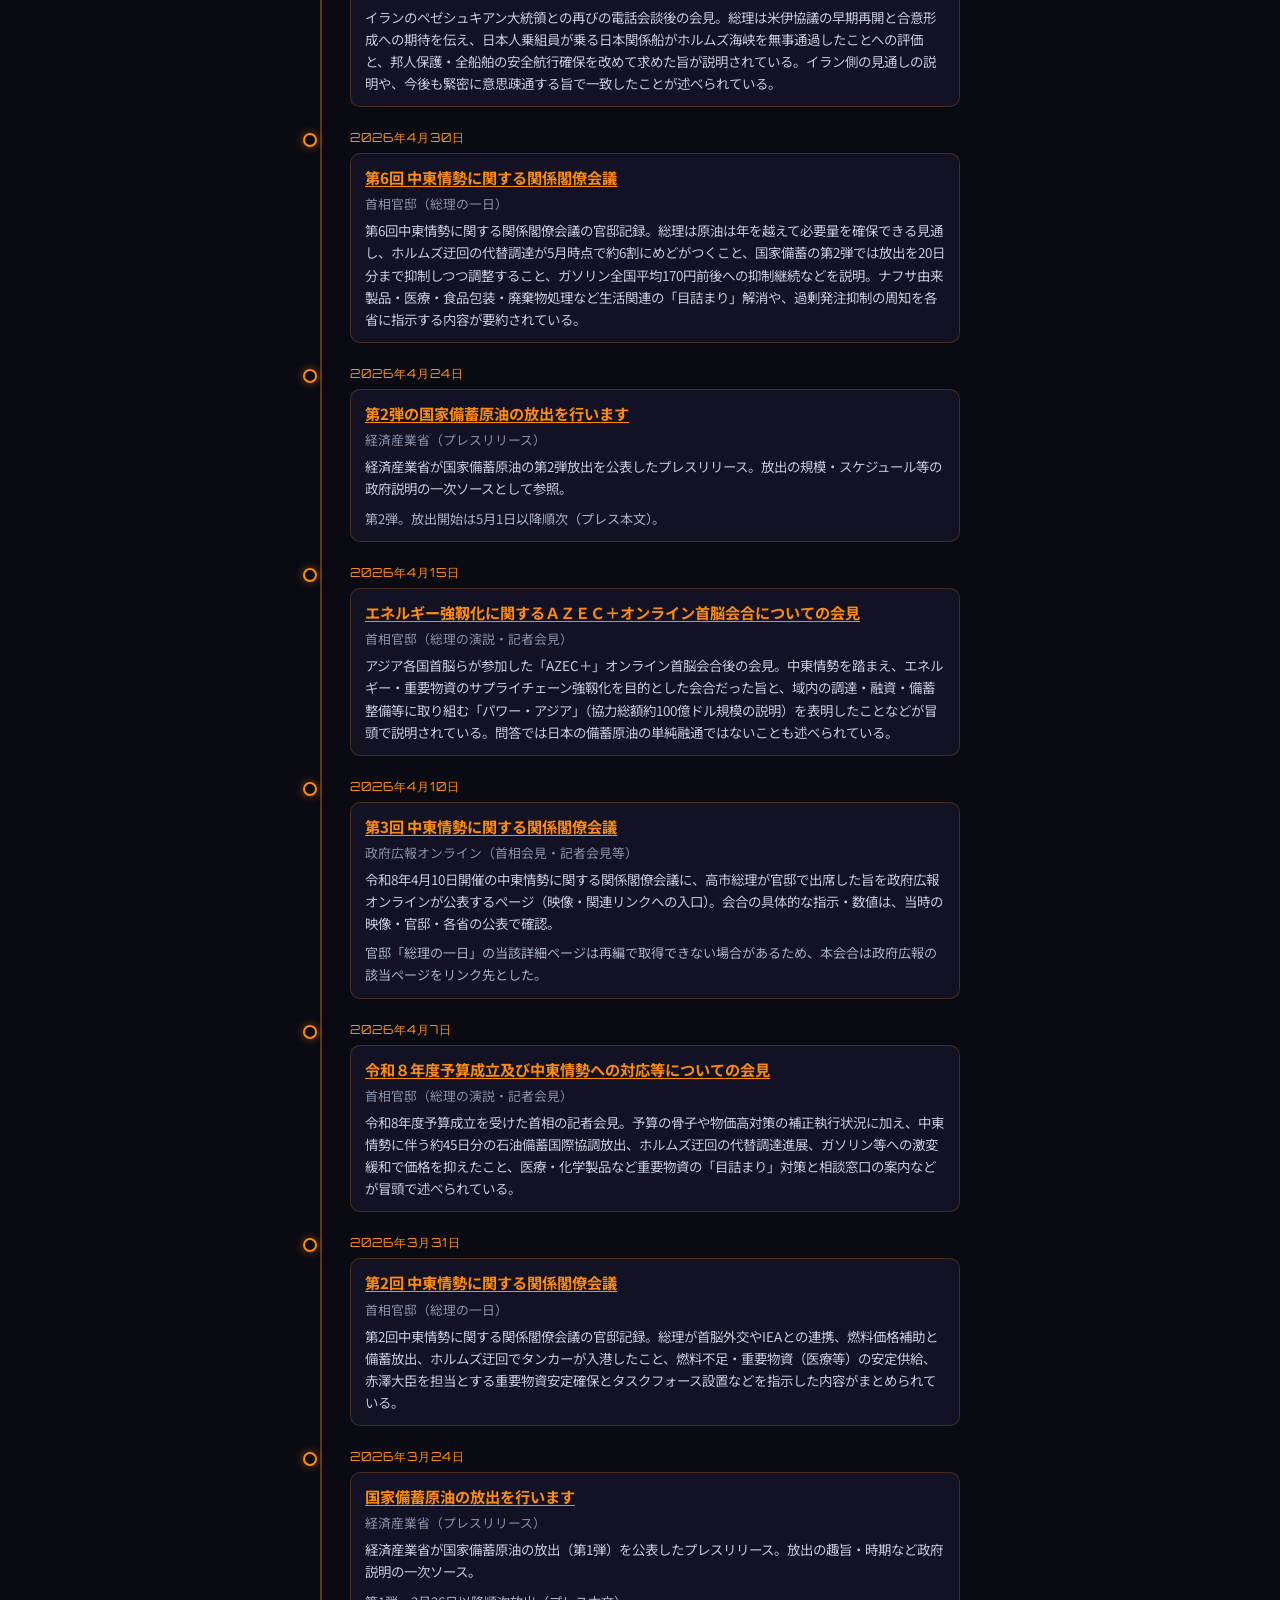
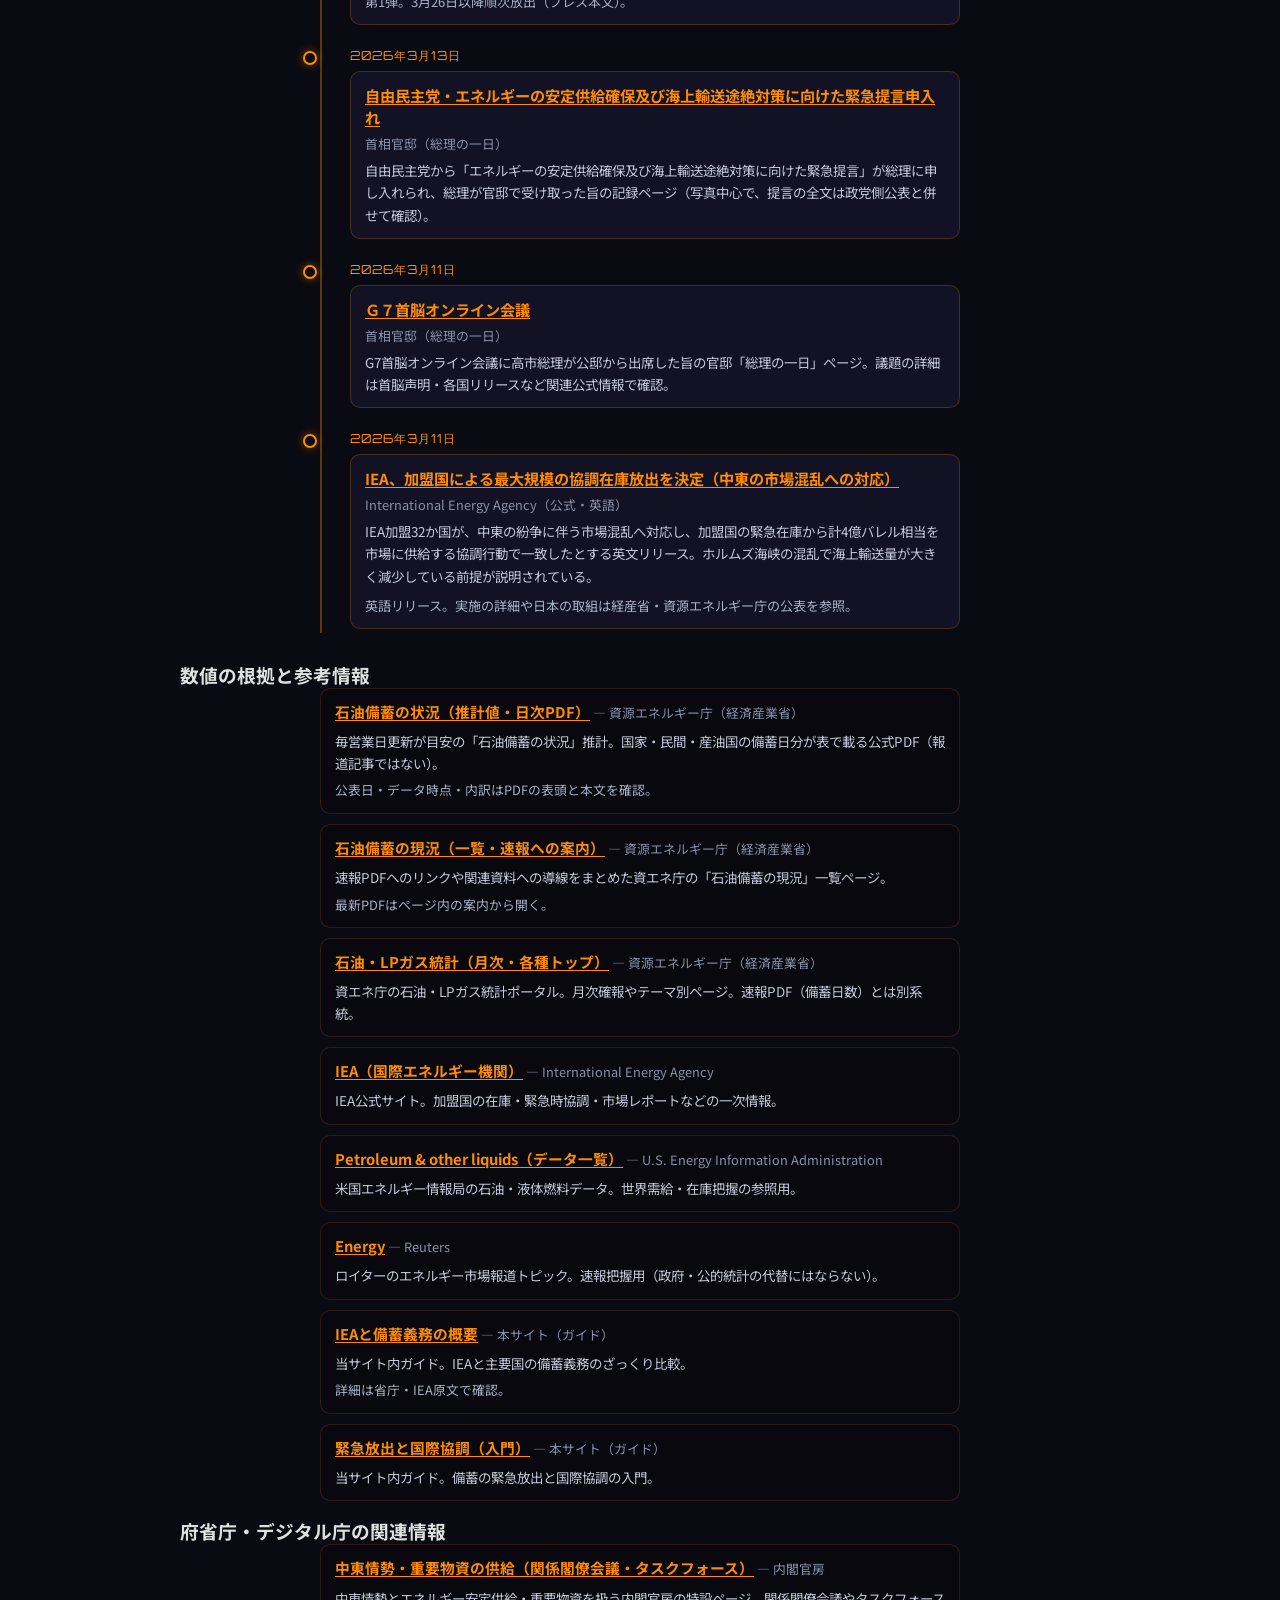
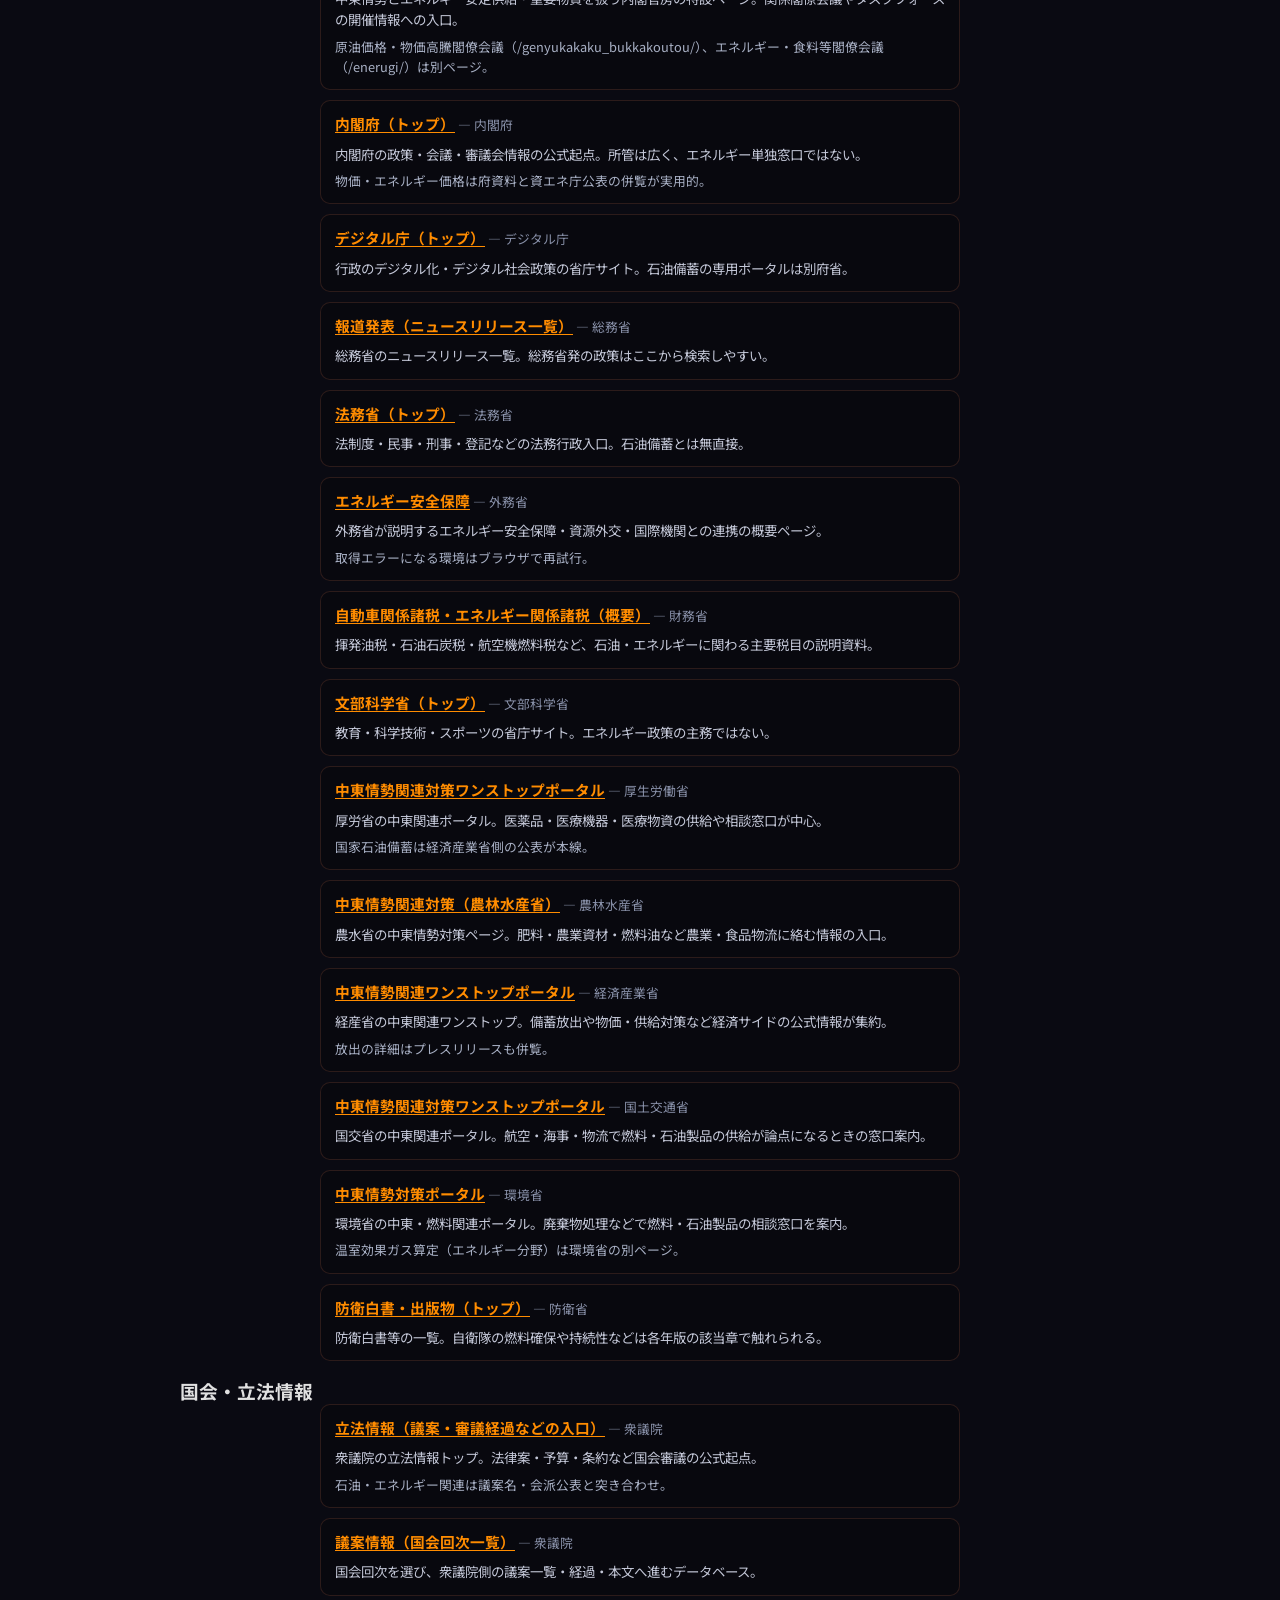
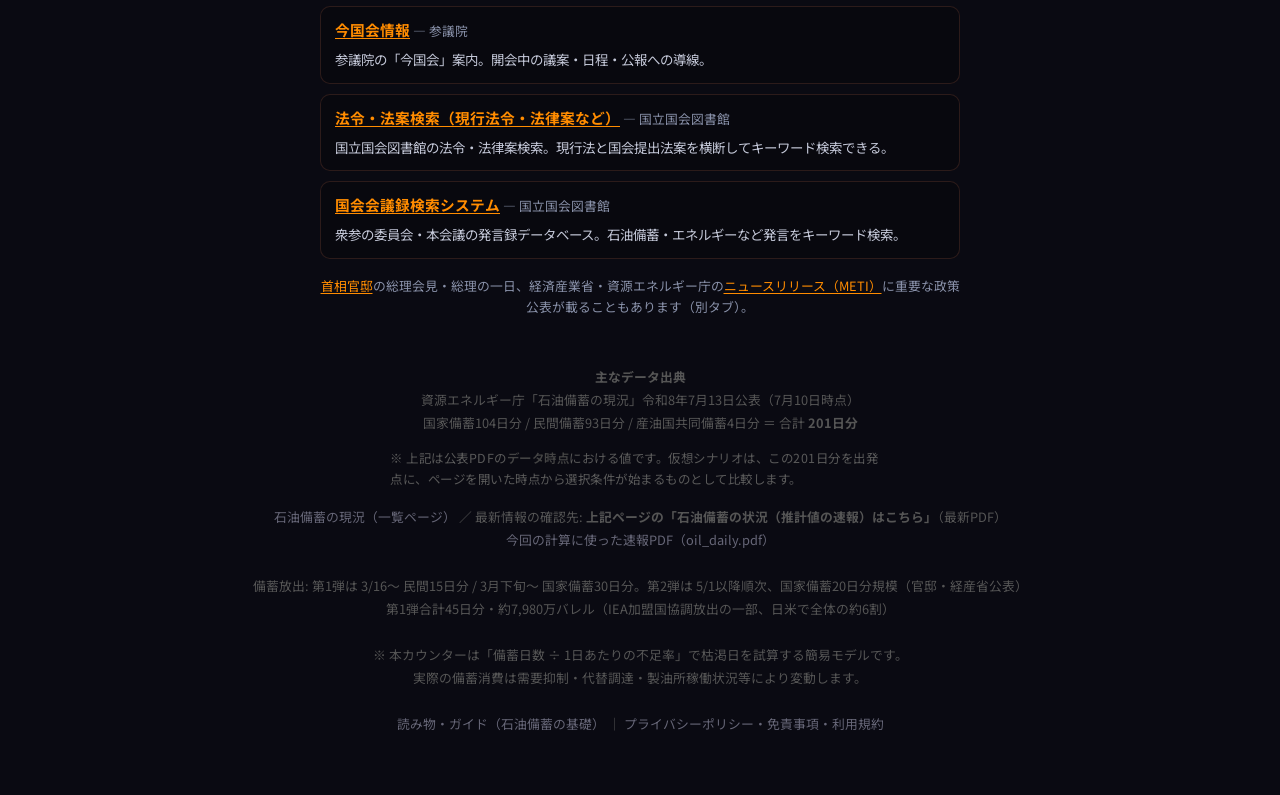
==== commit 7ad2ee4e: "公表水準とシナリオ残存率を分離 Co-authored-by: Cursor <cursoragent@cursor.com>" ====
--- a/index.html
+++ b/index.html
@@ -66,6 +66,18 @@
       「61.6%」は<a href="https://www.meti.go.jp/statistics/tyo/sekiyuso/result.html" target="_blank" rel="noopener noreferrer">経済産業省の5月石油統計速報</a>による実績。
       「約100%」と追加放出なしは<a href="https://www.kantei.go.jp/jp/105/actions/202606/11kaigi_middle-east.html" target="_blank" rel="noopener noreferrer">第10回中東情勢に関する関係閣僚会議</a>で示された見通し・方針です。
     </p>
+    <div class="published-level" aria-label="掲載履歴の最高値に対する現在の公表備蓄日数">
+      <div class="gauge-title">公表備蓄日数の水準</div>
+      <div class="gauge-bar-wrapper">
+        <div class="gauge-bar published-level-bar" style="width:82.4%"></div>
+        <div class="gauge-percent">82.4%</div>
+      </div>
+      <div class="gauge-labels">
+        <span>0日分</span>
+        <span>掲載履歴の最高値 244日分（3月18日時点）</span>
+      </div>
+      <p class="published-level-note">現在の201日分を、掲載している日次履歴の最高値244日分と比較した値です。物理的なタンク充填率ではなく、公表された「日分」同士の比較です。</p>
+    </div>
   </section>
 
   <!-- Scenarios -->
@@ -126,15 +138,16 @@
   <!-- Oil gauge -->
   <div class="gauge-section">
     <div class="gauge-container">
-      <div class="gauge-title">選択した仮定での試算上の備蓄残量</div>
+      <div class="gauge-title">シナリオ残存率（試算開始時の201日分＝100%）</div>
       <div class="gauge-bar-wrapper">
         <div class="gauge-bar" id="gaugeBar" style="width:100%"></div>
         <div class="gauge-percent" id="gaugePercent">--%</div>
       </div>
       <div class="gauge-labels">
-        <span>0日</span>
-        <span>201日 (2026年7月10日)</span>
-      </div>
+        <span>0日分</span>
+        <span>試算開始 201日分（100%）</span>
+      </div>
+      <p class="scenario-gauge-note">上の82.4%とは別の指標です。選択した仮定の開始時点を100%として、その後の試算上の減少だけを表示します。</p>
     </div>
   </div>
 
--- a/styles.css
+++ b/styles.css
@@ -97,7 +97,7 @@
 }
 .narration h1 {
   margin-bottom: 16px;
-  font-size: clamp(1.8rem, 5vw, 3rem);
+  font-size: 2.6rem;
   line-height: 1.35;
   color: #f4f7ff;
   letter-spacing: 0.08em;
@@ -184,6 +184,27 @@
 }
 .status-sources a {
   color: #9bd5ff;
+}
+.published-level {
+  margin-top: 22px;
+  padding-top: 22px;
+  border-top: 1px solid rgba(93, 211, 158, 0.2);
+}
+.published-level .gauge-title {
+  color: var(--green);
+}
+.published-level-bar {
+  background: linear-gradient(90deg, #237653, var(--green));
+}
+.published-level-note,
+.scenario-gauge-note {
+  margin-top: 12px;
+  color: #8f9bad;
+  font-size: 0.78rem;
+  line-height: 1.65;
+}
+.scenario-gauge-note {
+  text-align: center;
 }
 
 /* ── Main countdown ── */
@@ -1016,6 +1037,7 @@
 
 /* ── Responsive ── */
 @media (max-width: 640px) {
+  .narration h1 { font-size: 1.8rem; }
   .countdown-number.days { font-size: 5rem; }
   .countdown-number.time { font-size: 2rem; }
   .countdown-separator { font-size: 1.8rem; }
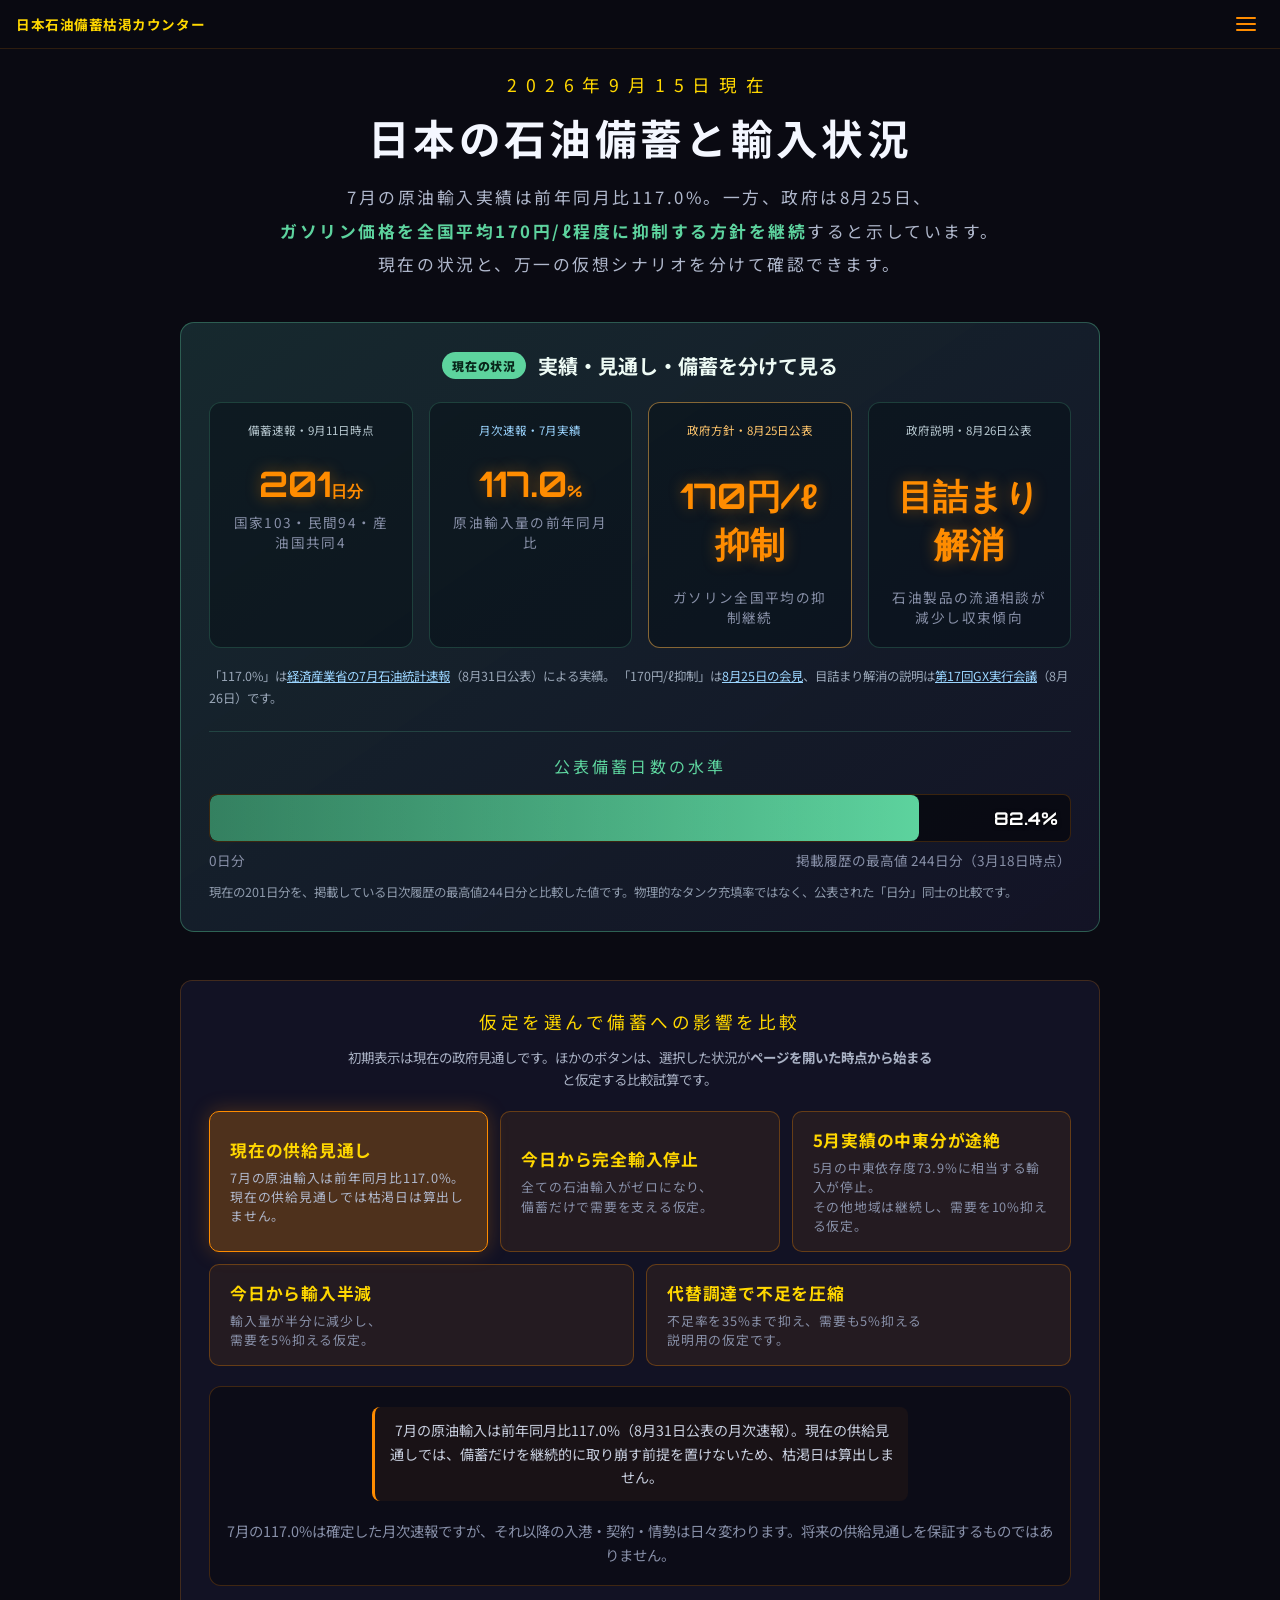
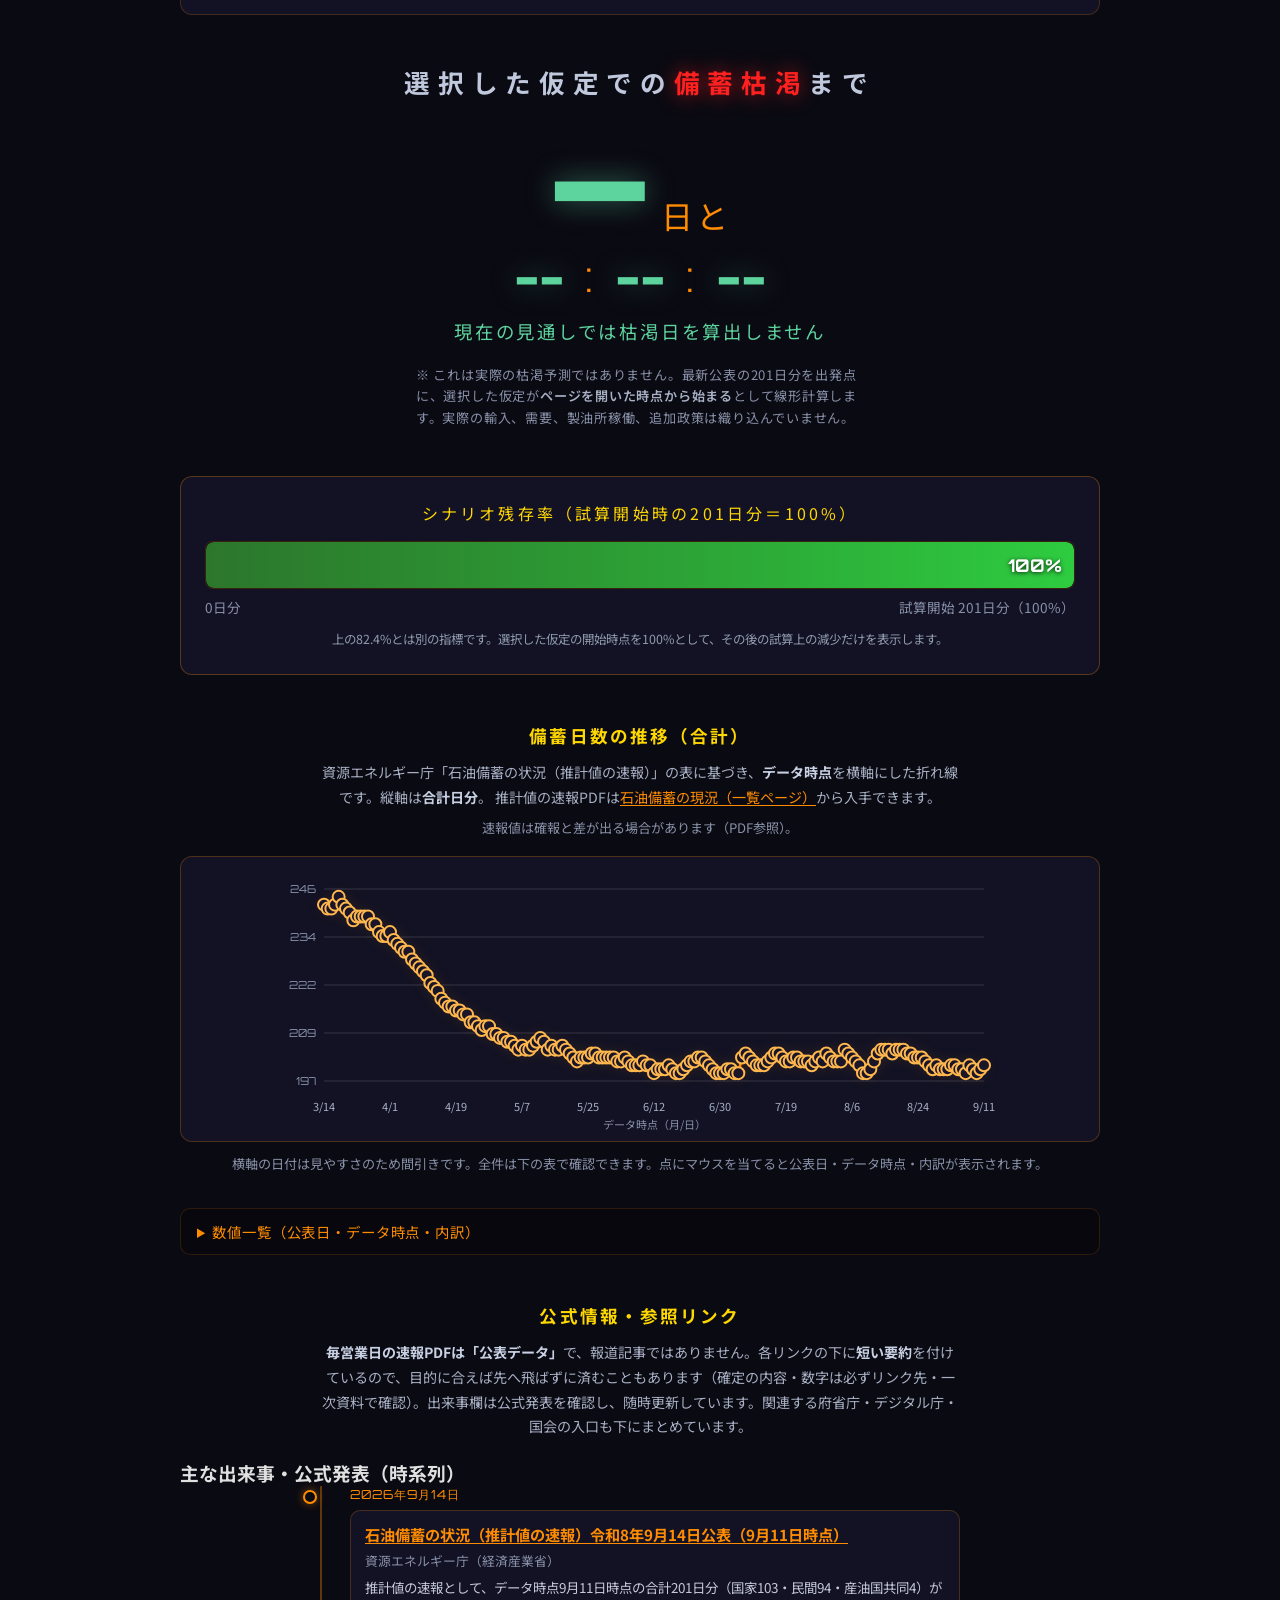
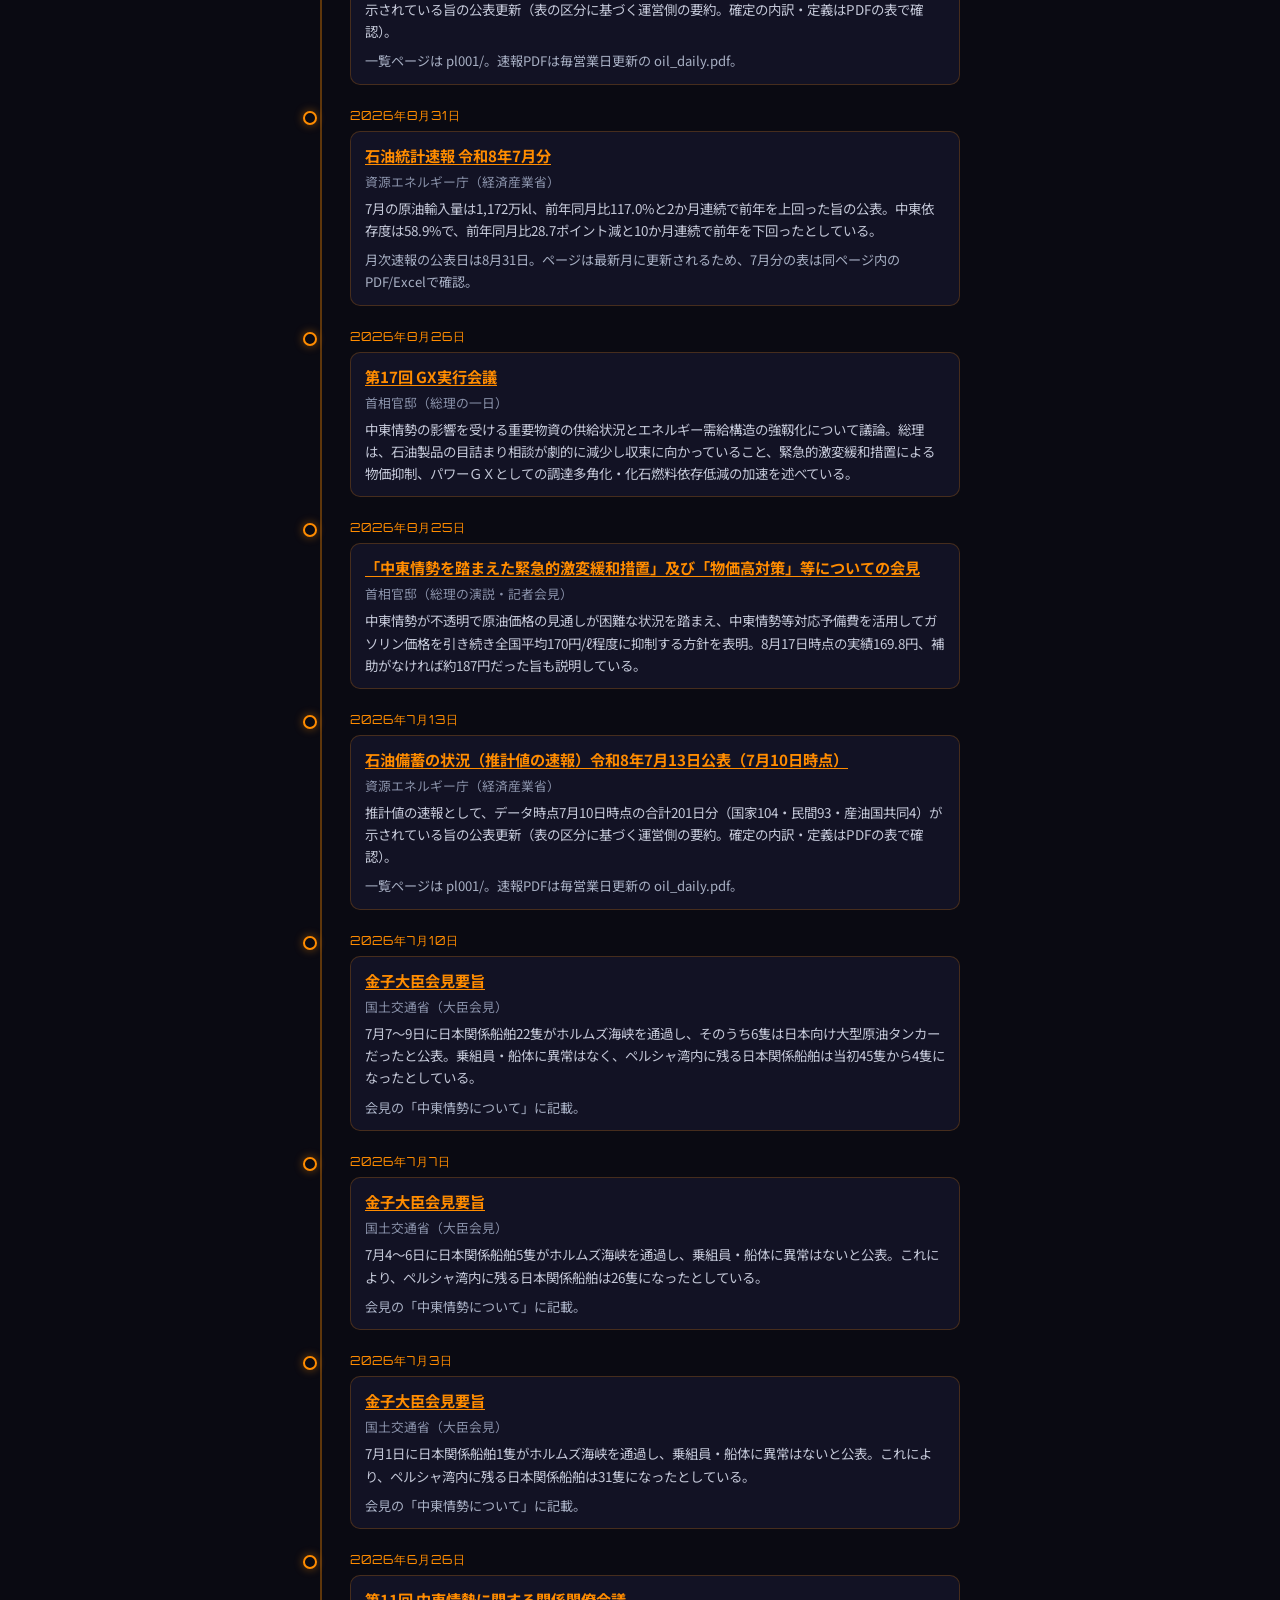
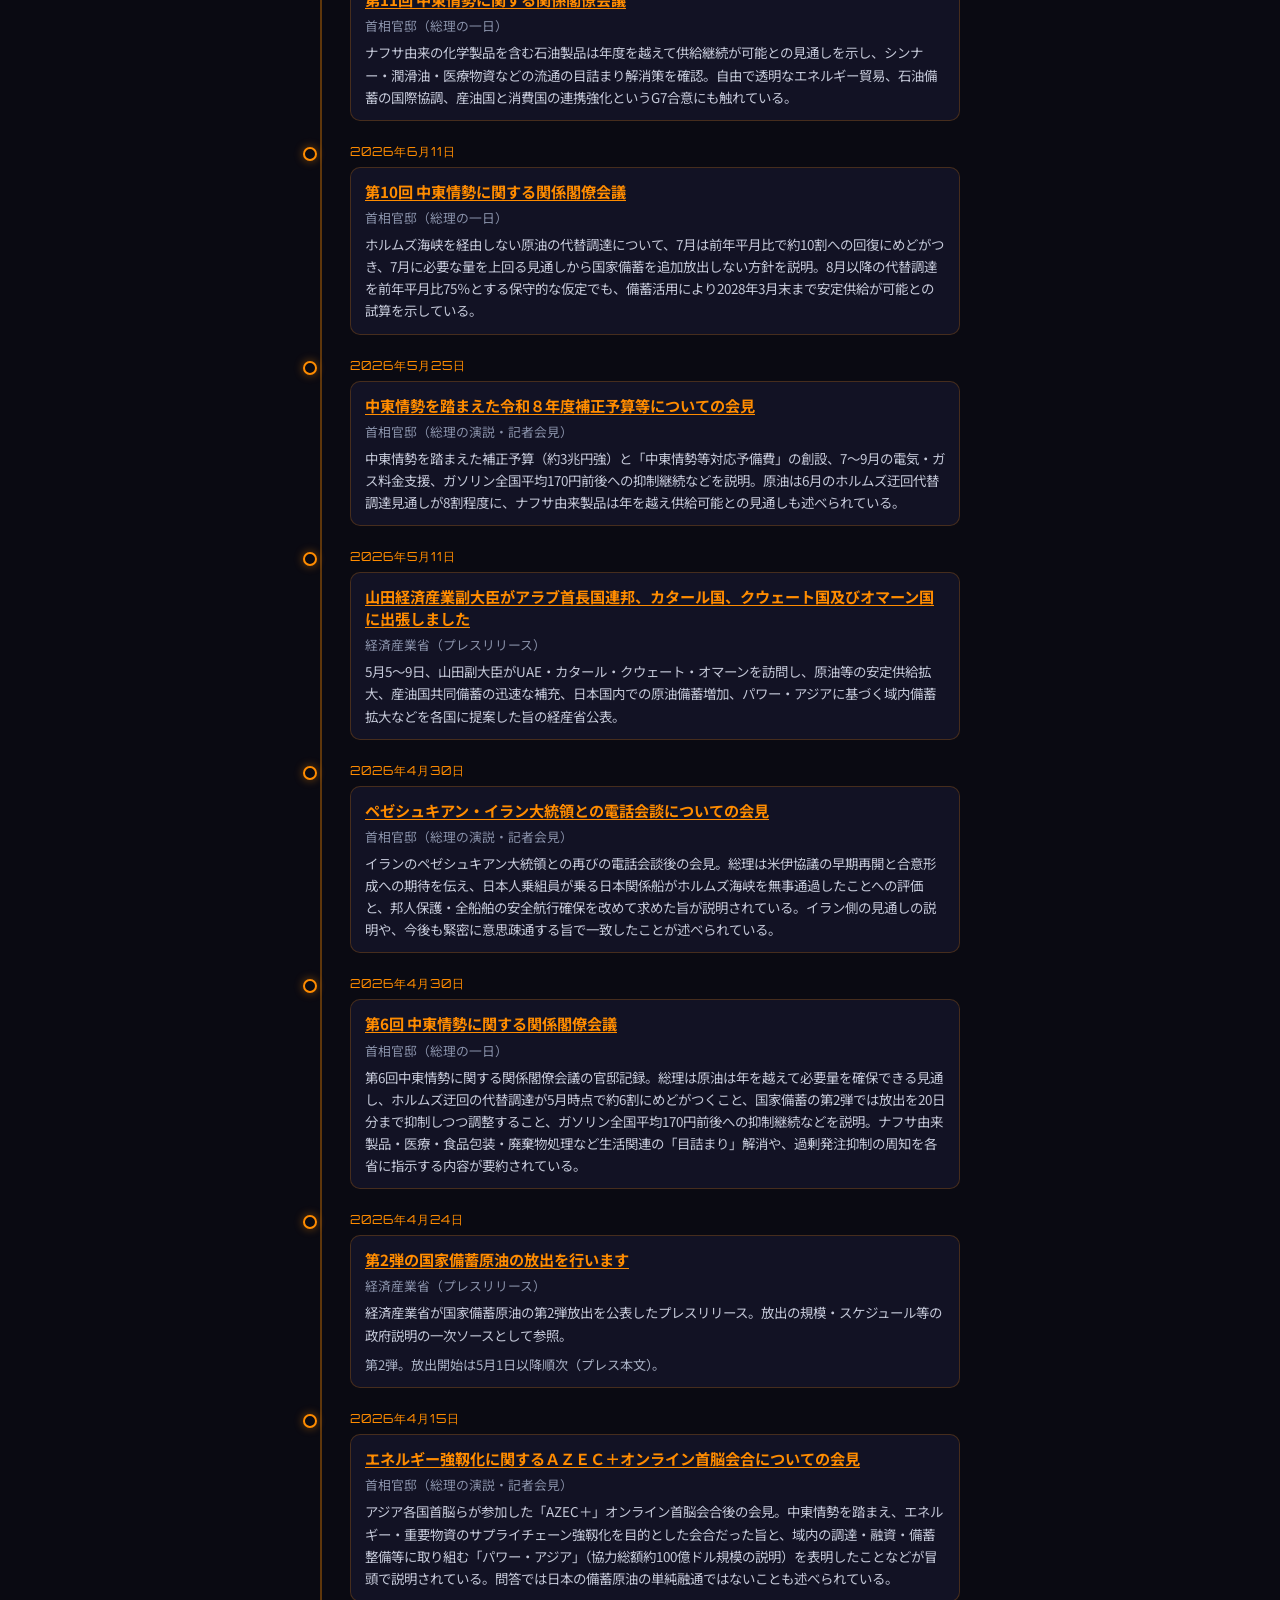
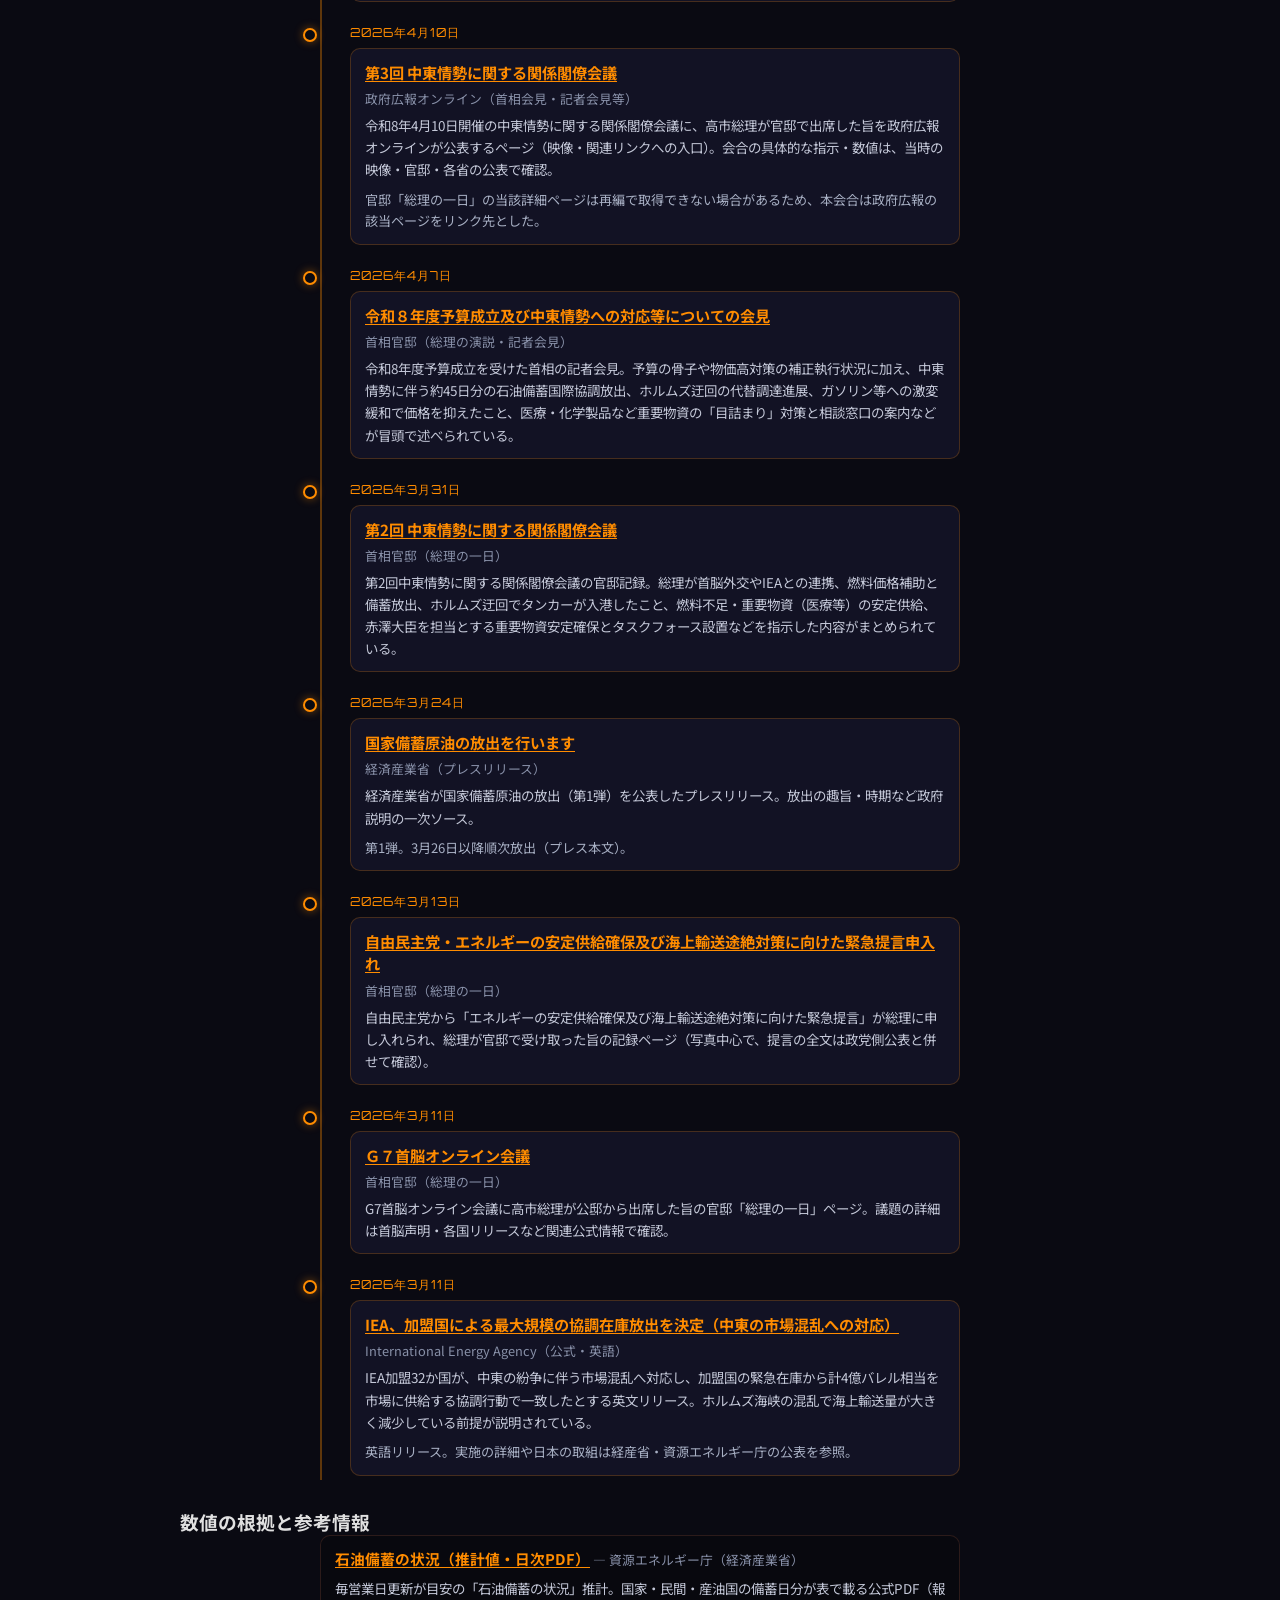
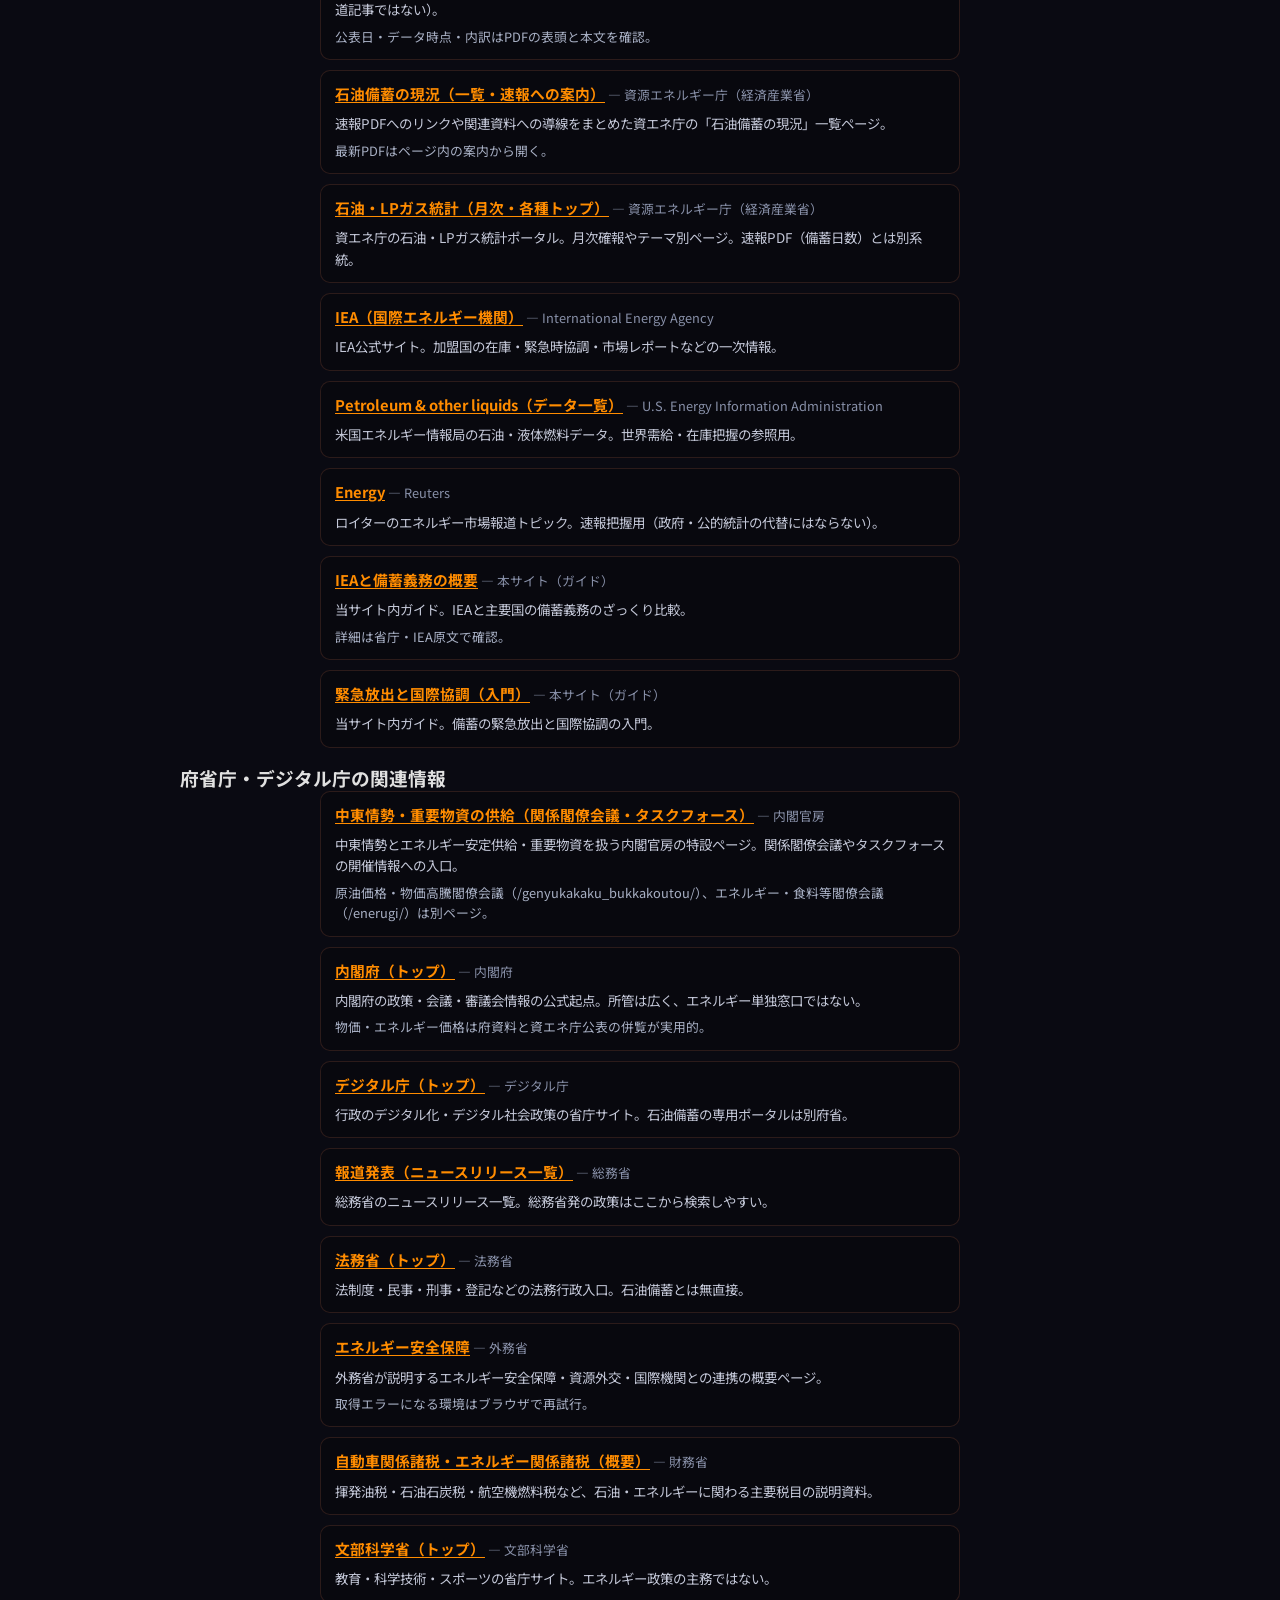
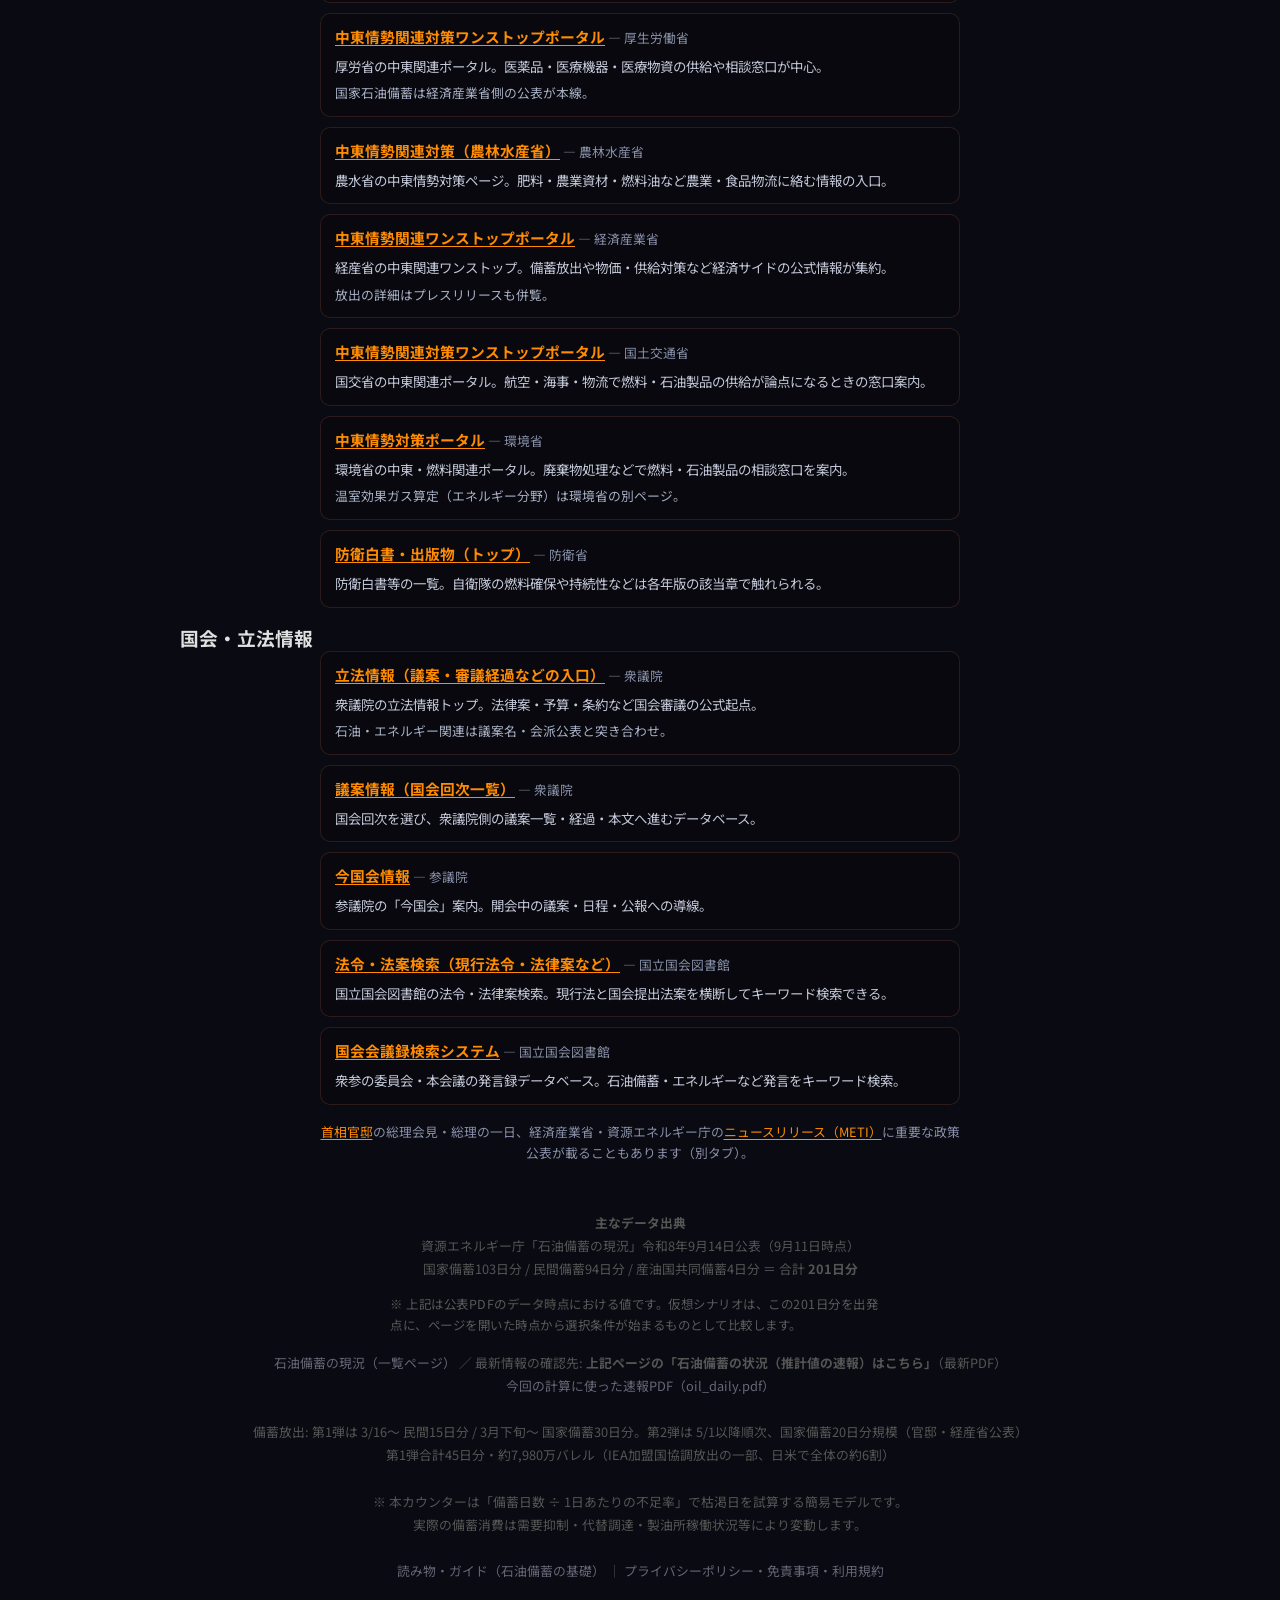
==== commit d0b3b0fe: "9月14日公表の備蓄速報と7月石油統計に合わせて日次更新 oil_daily.pdf（9/11時点・201日分）を反映し、7/14以降の履歴62行を追加。7月原油輸入117.0%と8月の政府方針説明も" ====
--- a/index.html
+++ b/index.html
@@ -25,11 +25,11 @@
 <div class="container">
   <!-- Narration -->
   <div class="narration">
-    <div class="era">2026年7月14日現在</div>
+    <div class="era">2026年9月15日現在</div>
     <h1>日本の石油備蓄と輸入状況</h1>
     <p>
-      5月の原油輸入実績は前年同月比61.6%。一方、政府は7月の調達について<br>
-      <strong>前年平月比で約100%まで回復し、必要量を上回る見通し</strong>を示しています。<br>
+      7月の原油輸入実績は前年同月比117.0%。一方、政府は8月25日、<br>
+      <strong>ガソリン価格を全国平均170円/ℓ程度に抑制する方針を継続</strong>すると示しています。<br>
       現在の状況と、万一の仮想シナリオを分けて確認できます。
     </p>
   </div>
@@ -42,29 +42,29 @@
     </div>
     <div class="data-grid">
       <div class="data-card">
-        <div class="card-kicker">備蓄速報・7月10日時点</div>
+        <div class="card-kicker">備蓄速報・9月11日時点</div>
         <div class="card-value">201<span class="card-unit">日分</span></div>
-        <div class="card-label">国家104・民間93・産油国共同4</div>
+        <div class="card-label">国家103・民間94・産油国共同4</div>
       </div>
       <div class="data-card">
-        <div class="card-kicker card-kicker--actual">確定前の月次速報・5月実績</div>
-        <div class="card-value">61.6<span class="card-unit">%</span></div>
+        <div class="card-kicker card-kicker--actual">月次速報・7月実績</div>
+        <div class="card-value">117.0<span class="card-unit">%</span></div>
         <div class="card-label">原油輸入量の前年同月比</div>
       </div>
       <div class="data-card data-card--forecast">
-        <div class="card-kicker card-kicker--forecast">政府見通し・7月調達分</div>
-        <div class="card-value">約100<span class="card-unit">%</span></div>
-        <div class="card-label">前年平月比。必要量を上回る見通し</div>
+        <div class="card-kicker card-kicker--forecast">政府方針・8月25日公表</div>
+        <div class="card-value card-value--text">170円/ℓ抑制</div>
+        <div class="card-label">ガソリン全国平均の抑制継続</div>
       </div>
       <div class="data-card">
-        <div class="card-kicker">政府方針・6月11日公表</div>
-        <div class="card-value card-value--text">追加放出なし</div>
-        <div class="card-label">7月分を補う国家備蓄の追加放出</div>
+        <div class="card-kicker">政府説明・8月26日公表</div>
+        <div class="card-value card-value--text">目詰まり解消</div>
+        <div class="card-label">石油製品の流通相談が減少し収束傾向</div>
       </div>
     </div>
     <p class="status-sources">
-      「61.6%」は<a href="https://www.meti.go.jp/statistics/tyo/sekiyuso/result.html" target="_blank" rel="noopener noreferrer">経済産業省の5月石油統計速報</a>による実績。
-      「約100%」と追加放出なしは<a href="https://www.kantei.go.jp/jp/105/actions/202606/11kaigi_middle-east.html" target="_blank" rel="noopener noreferrer">第10回中東情勢に関する関係閣僚会議</a>で示された見通し・方針です。
+      「117.0%」は<a href="https://www.meti.go.jp/statistics/tyo/sekiyuso/result.html" target="_blank" rel="noopener noreferrer">経済産業省の7月石油統計速報</a>（8月31日公表）による実績。
+      「170円/ℓ抑制」は<a href="https://www.kantei.go.jp/jp/105/statement/2026/0825kaiken.html" target="_blank" rel="noopener noreferrer">8月25日の会見</a>、目詰まり解消の説明は<a href="https://www.kantei.go.jp/jp/105/actions/202608/26gx.html" target="_blank" rel="noopener noreferrer">第17回GX実行会議</a>（8月26日）です。
     </p>
     <div class="published-level" aria-label="掲載履歴の最高値に対する現在の公表備蓄日数">
       <div class="gauge-title">公表備蓄日数の水準</div>
@@ -88,7 +88,7 @@
     <div class="scenario-buttons">
       <button class="scenario-btn active" onclick="setScenario('current', this)">
         <span class="btn-title">現在の供給見通し</span>
-        <span class="btn-desc">7月調達は前年平月比約100%まで回復する見通し。<br>枯渇日は算出しません。</span>
+        <span class="btn-desc">7月の原油輸入は前年同月比117.0%。<br>現在の供給見通しでは枯渇日は算出しません。</span>
       </button>
       <button class="scenario-btn" onclick="setScenario('full', this)">
         <span class="btn-title">今日から完全輸入停止</span>
@@ -203,8 +203,8 @@
   <!-- Source -->
   <div class="source">
     <strong>主なデータ出典</strong><br>
-    資源エネルギー庁「石油備蓄の現況」令和8年7月13日公表（7月10日時点）<br>
-    国家備蓄104日分 / 民間備蓄93日分 / 産油国共同備蓄4日分 ＝ 合計 <strong>201日分</strong><br>
+    資源エネルギー庁「石油備蓄の現況」令和8年9月14日公表（9月11日時点）<br>
+    国家備蓄103日分 / 民間備蓄94日分 / 産油国共同備蓄4日分 ＝ 合計 <strong>201日分</strong><br>
     <p class="source-note">※ 上記は公表PDFの<strong>データ時点</strong>における値です。仮想シナリオは、この201日分を出発点に、ページを開いた時点から選択条件が始まるものとして比較します。</p>
     <a href="https://www.enecho.meti.go.jp/statistics/petroleum_and_lpgas/pl001/" target="_blank" rel="noopener noreferrer">
       石油備蓄の現況（一覧ページ）
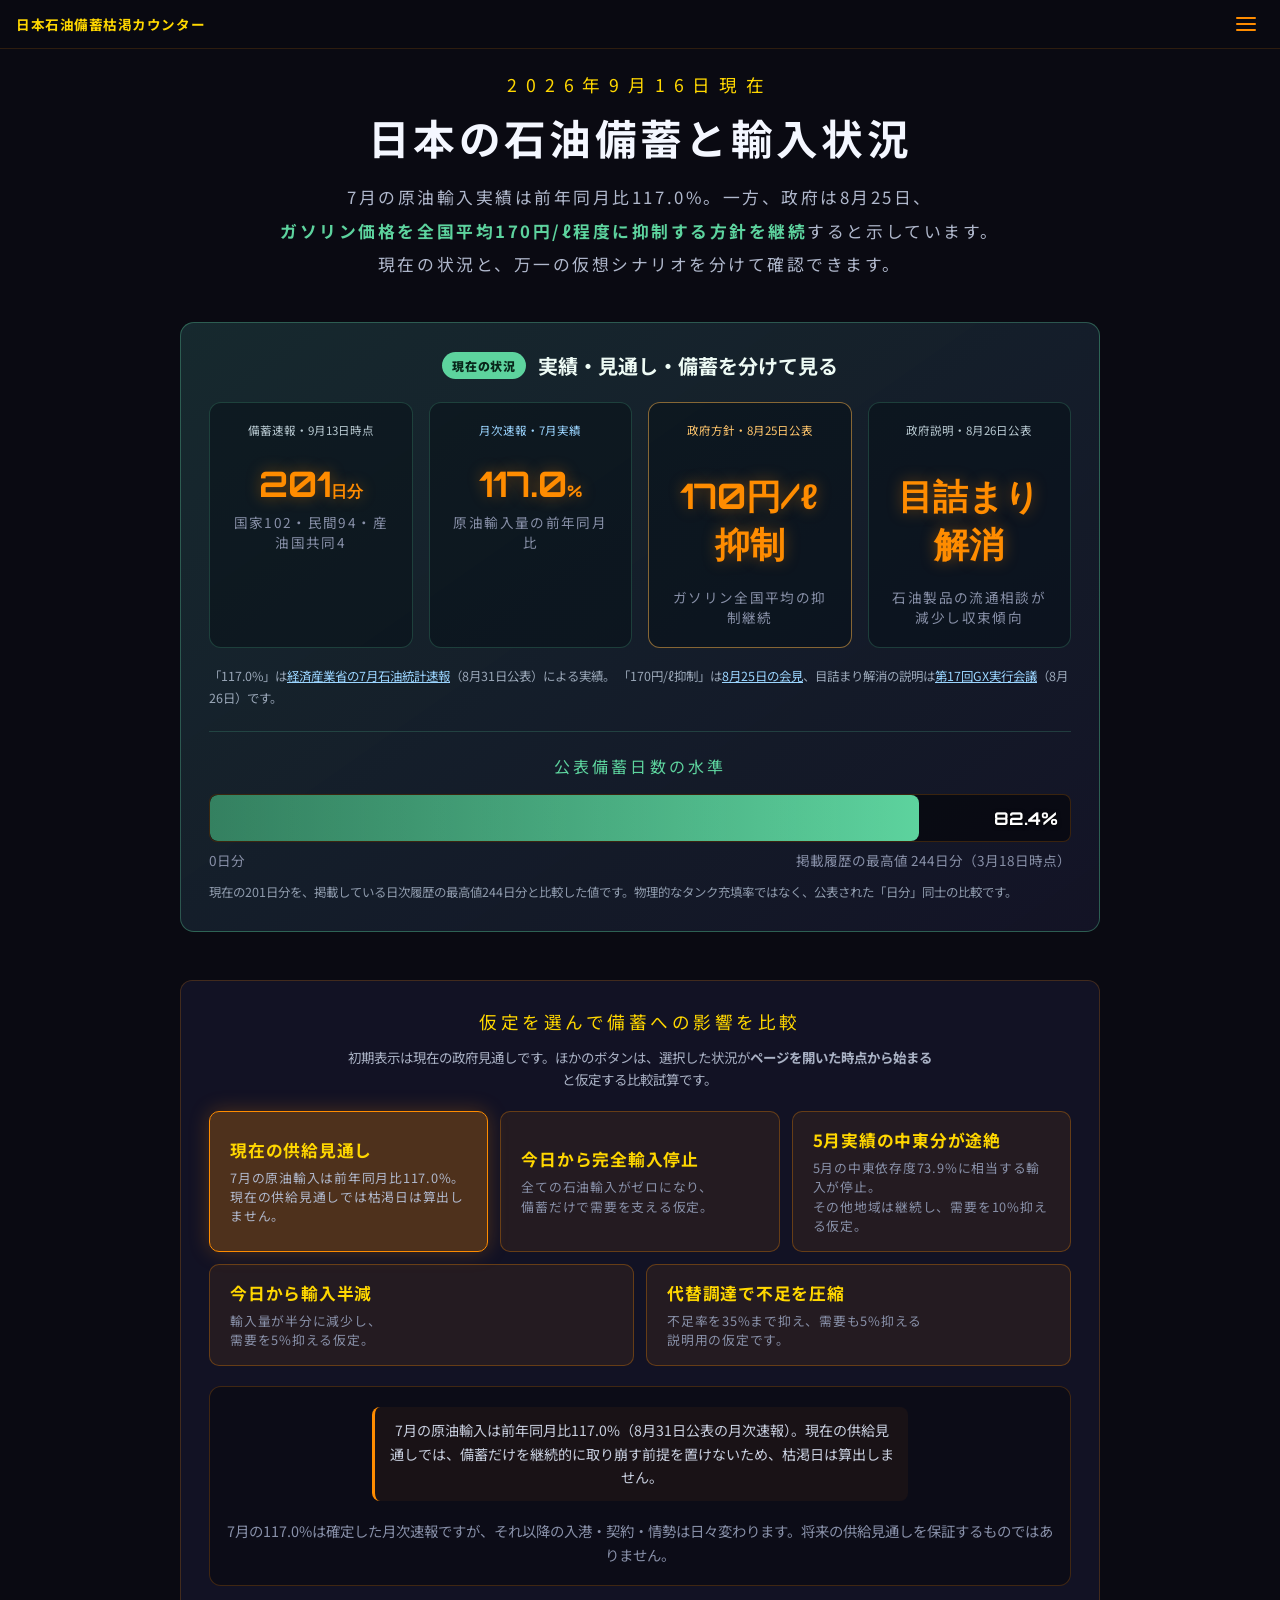
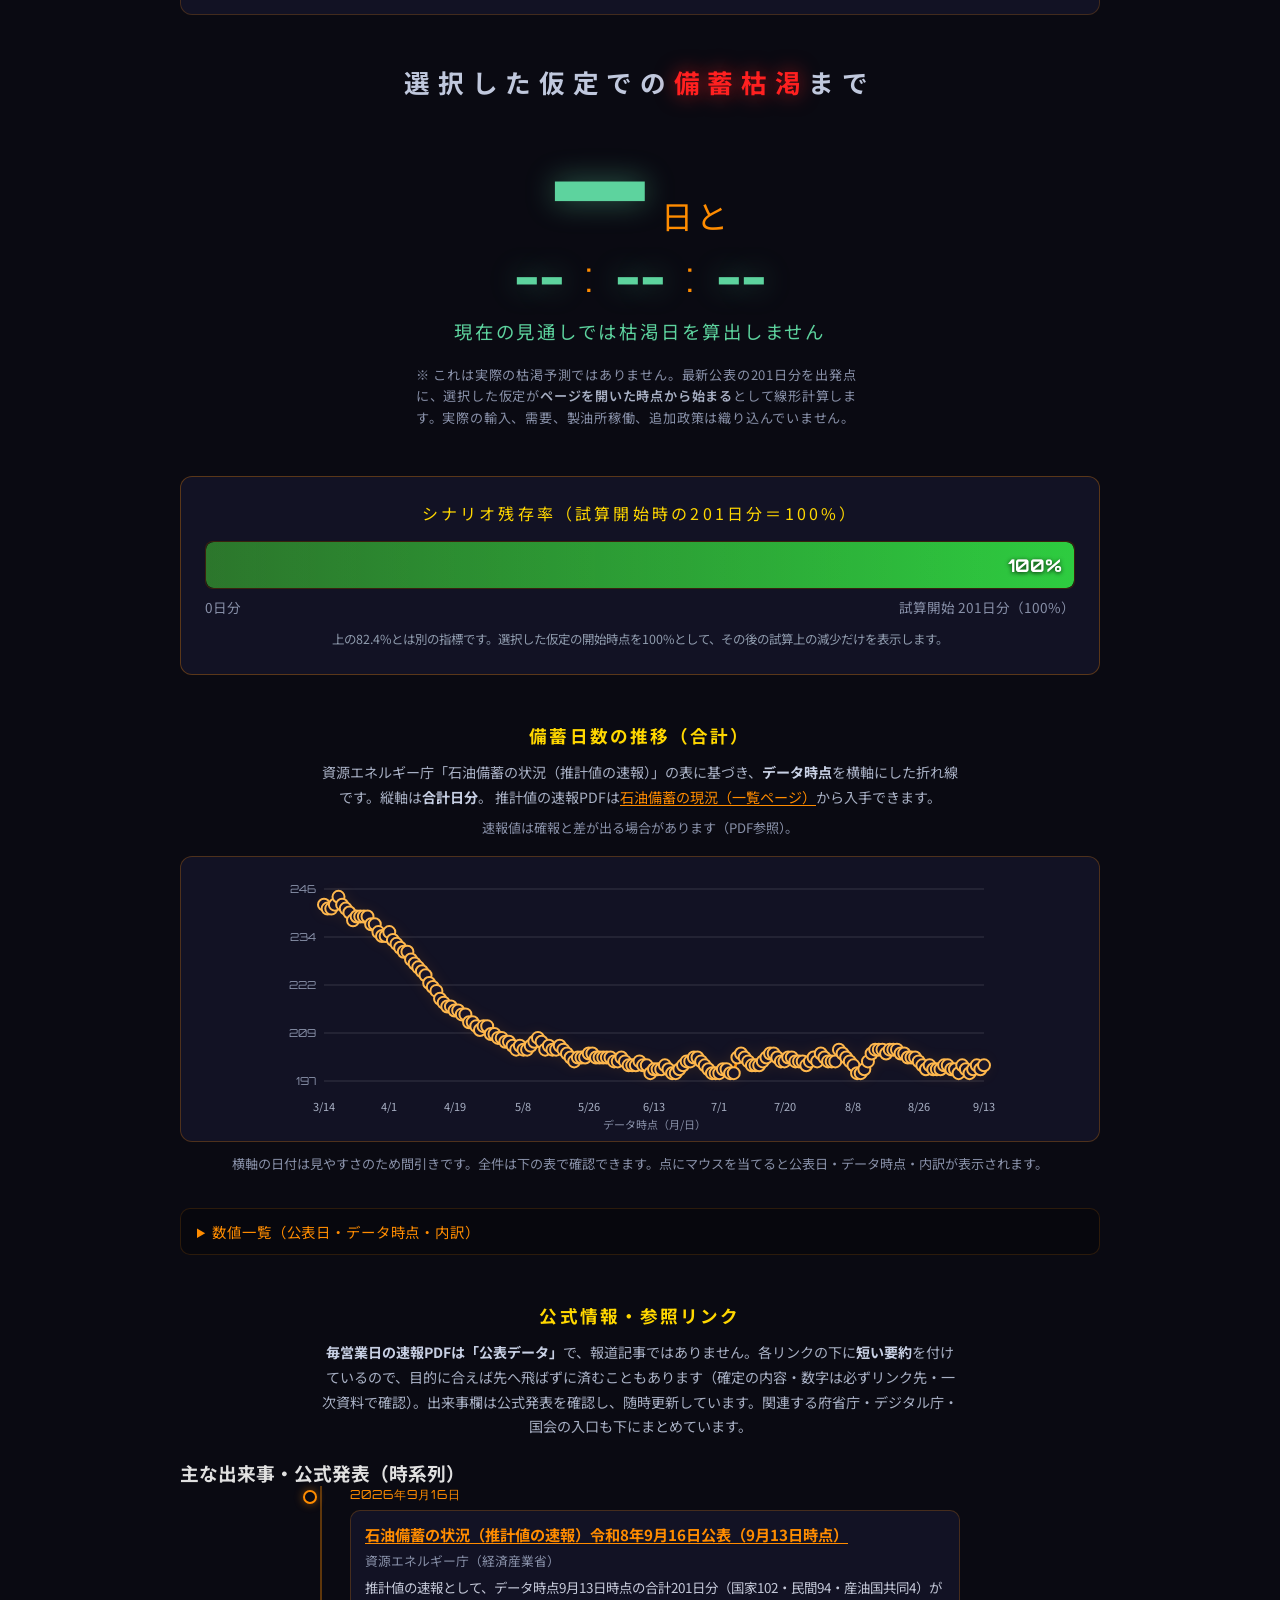
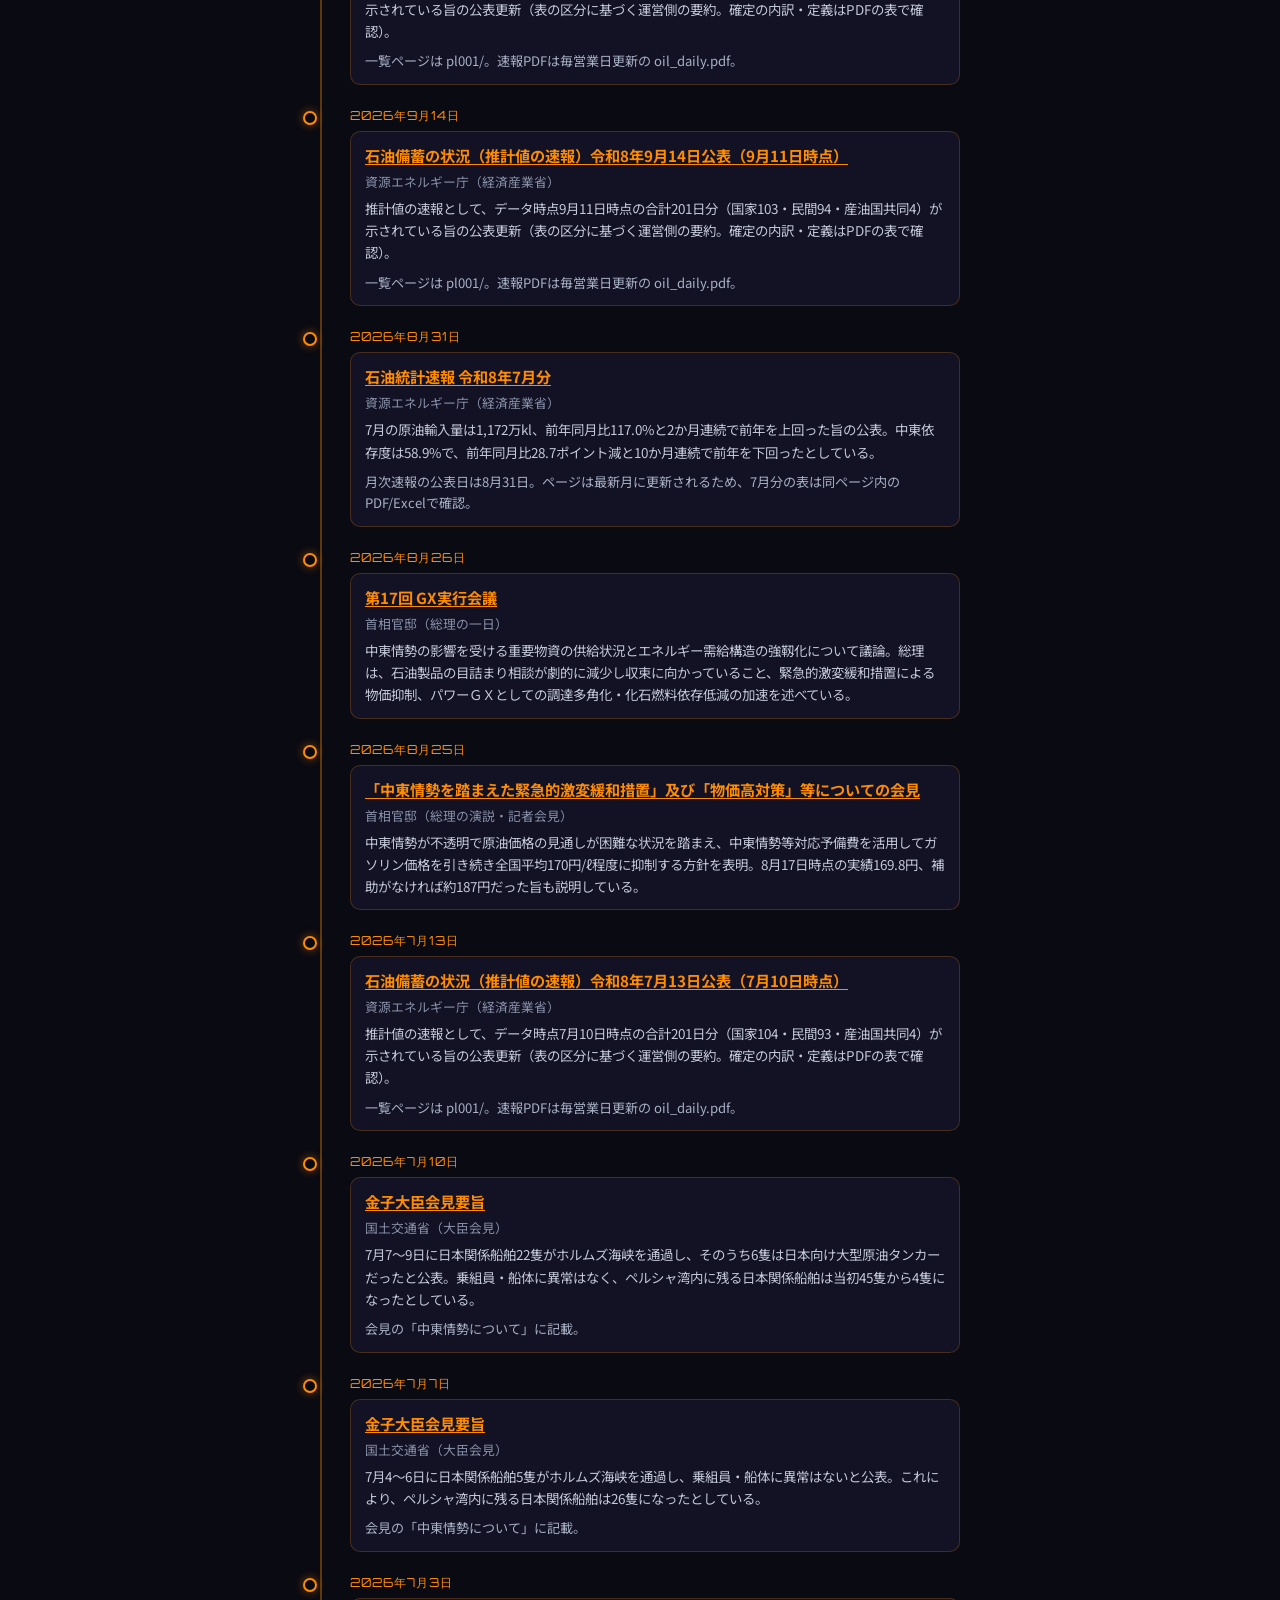
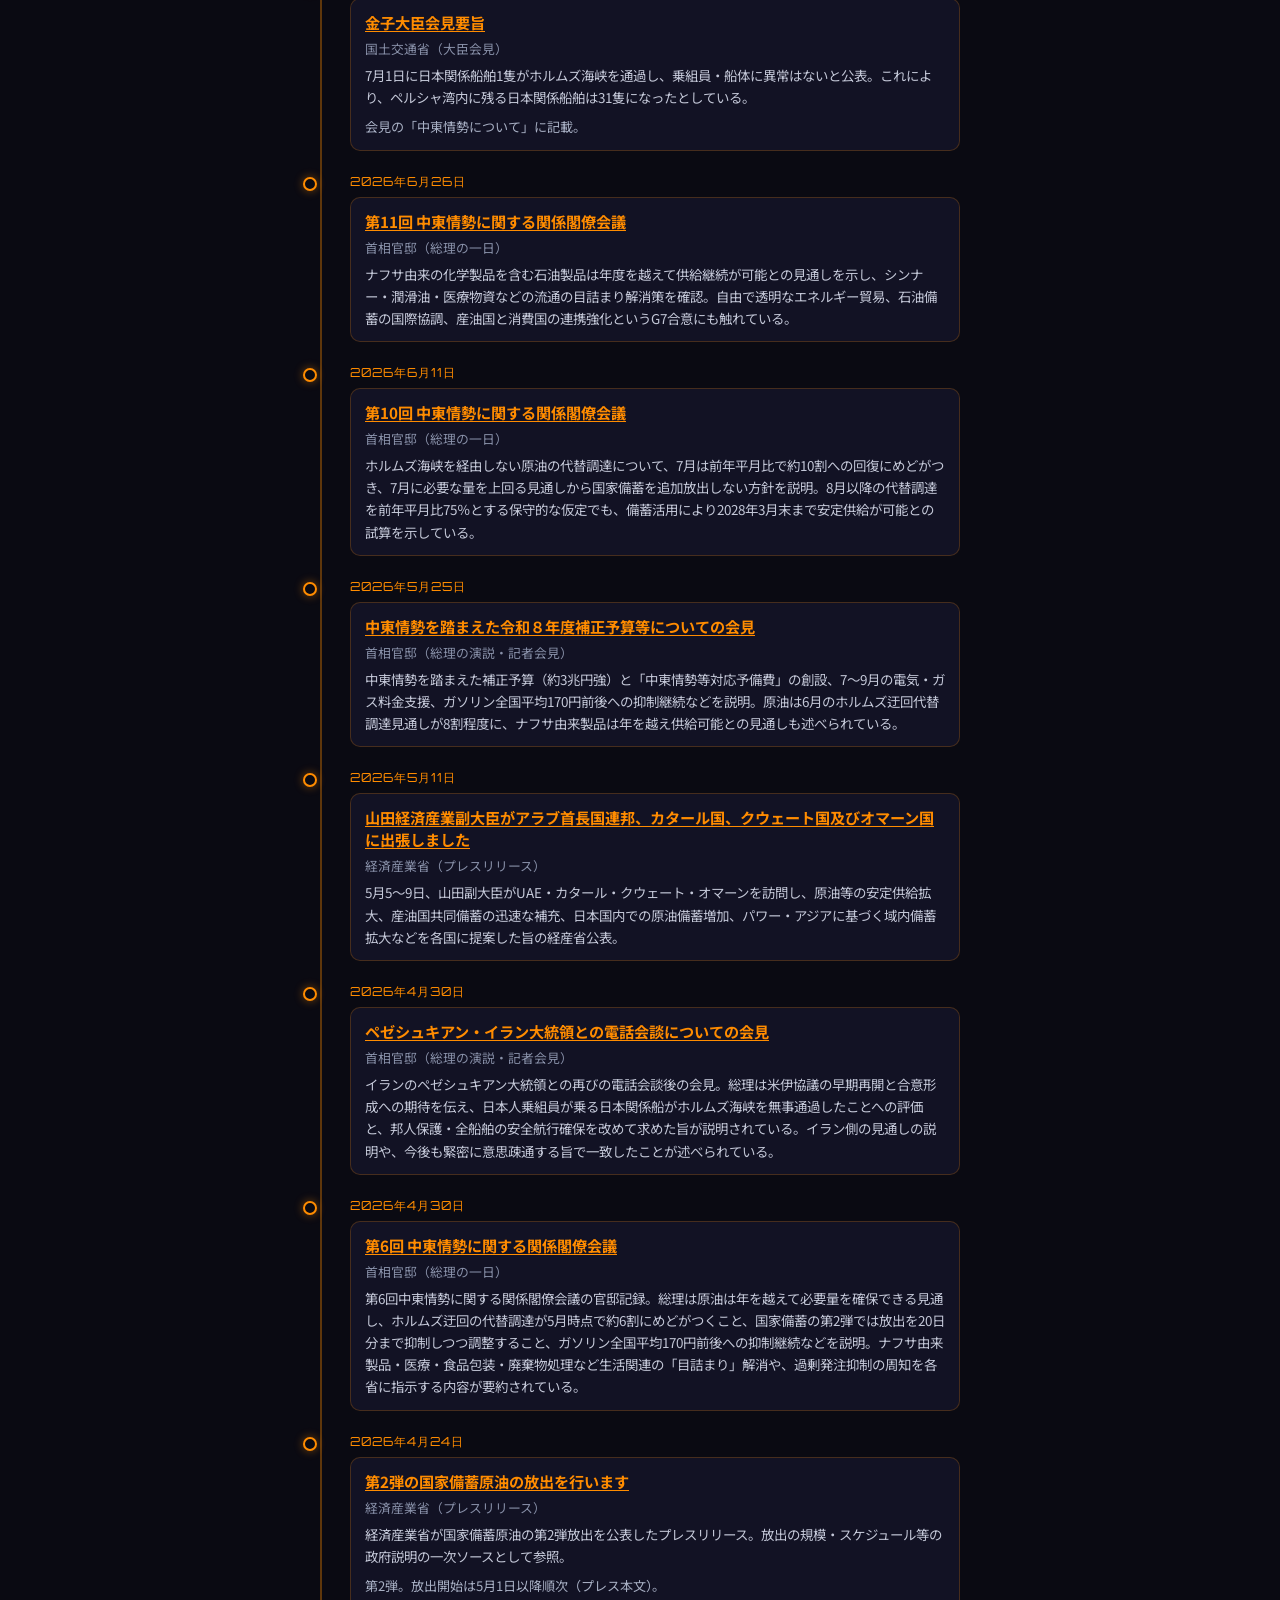
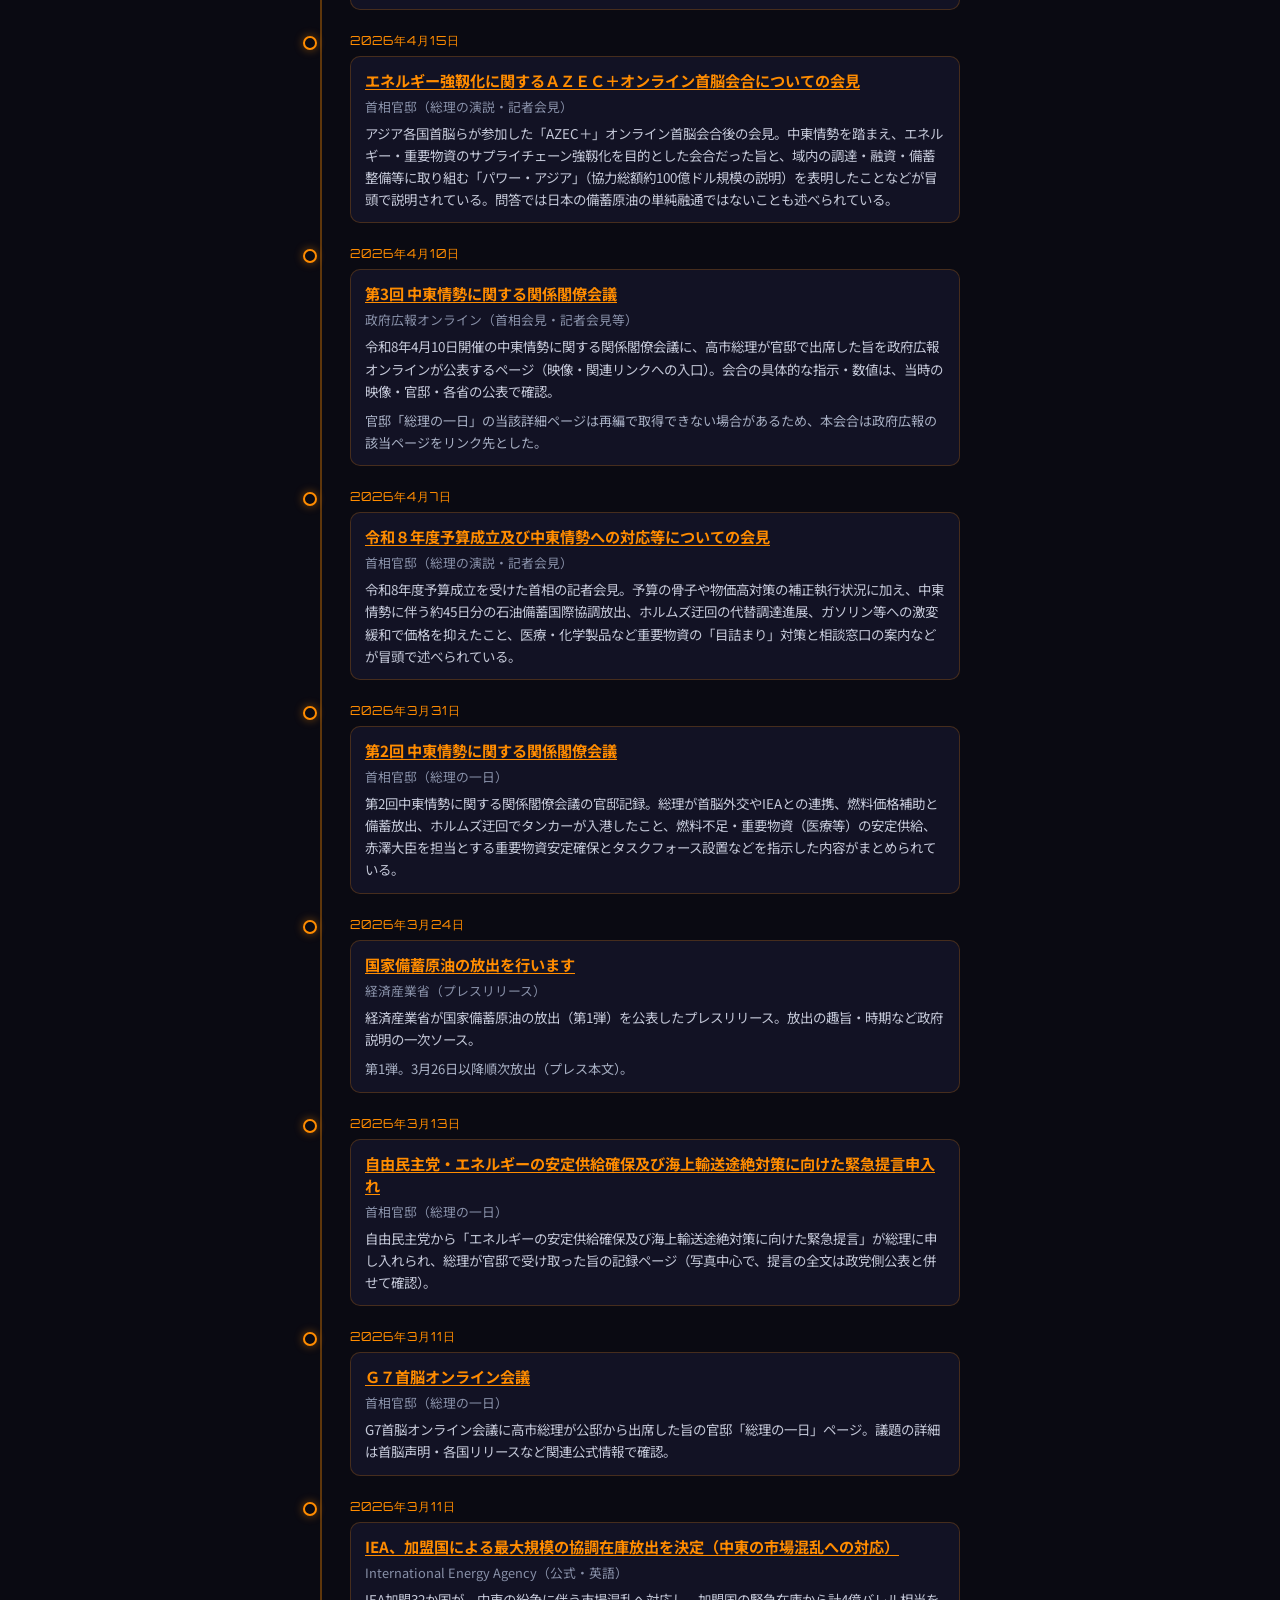
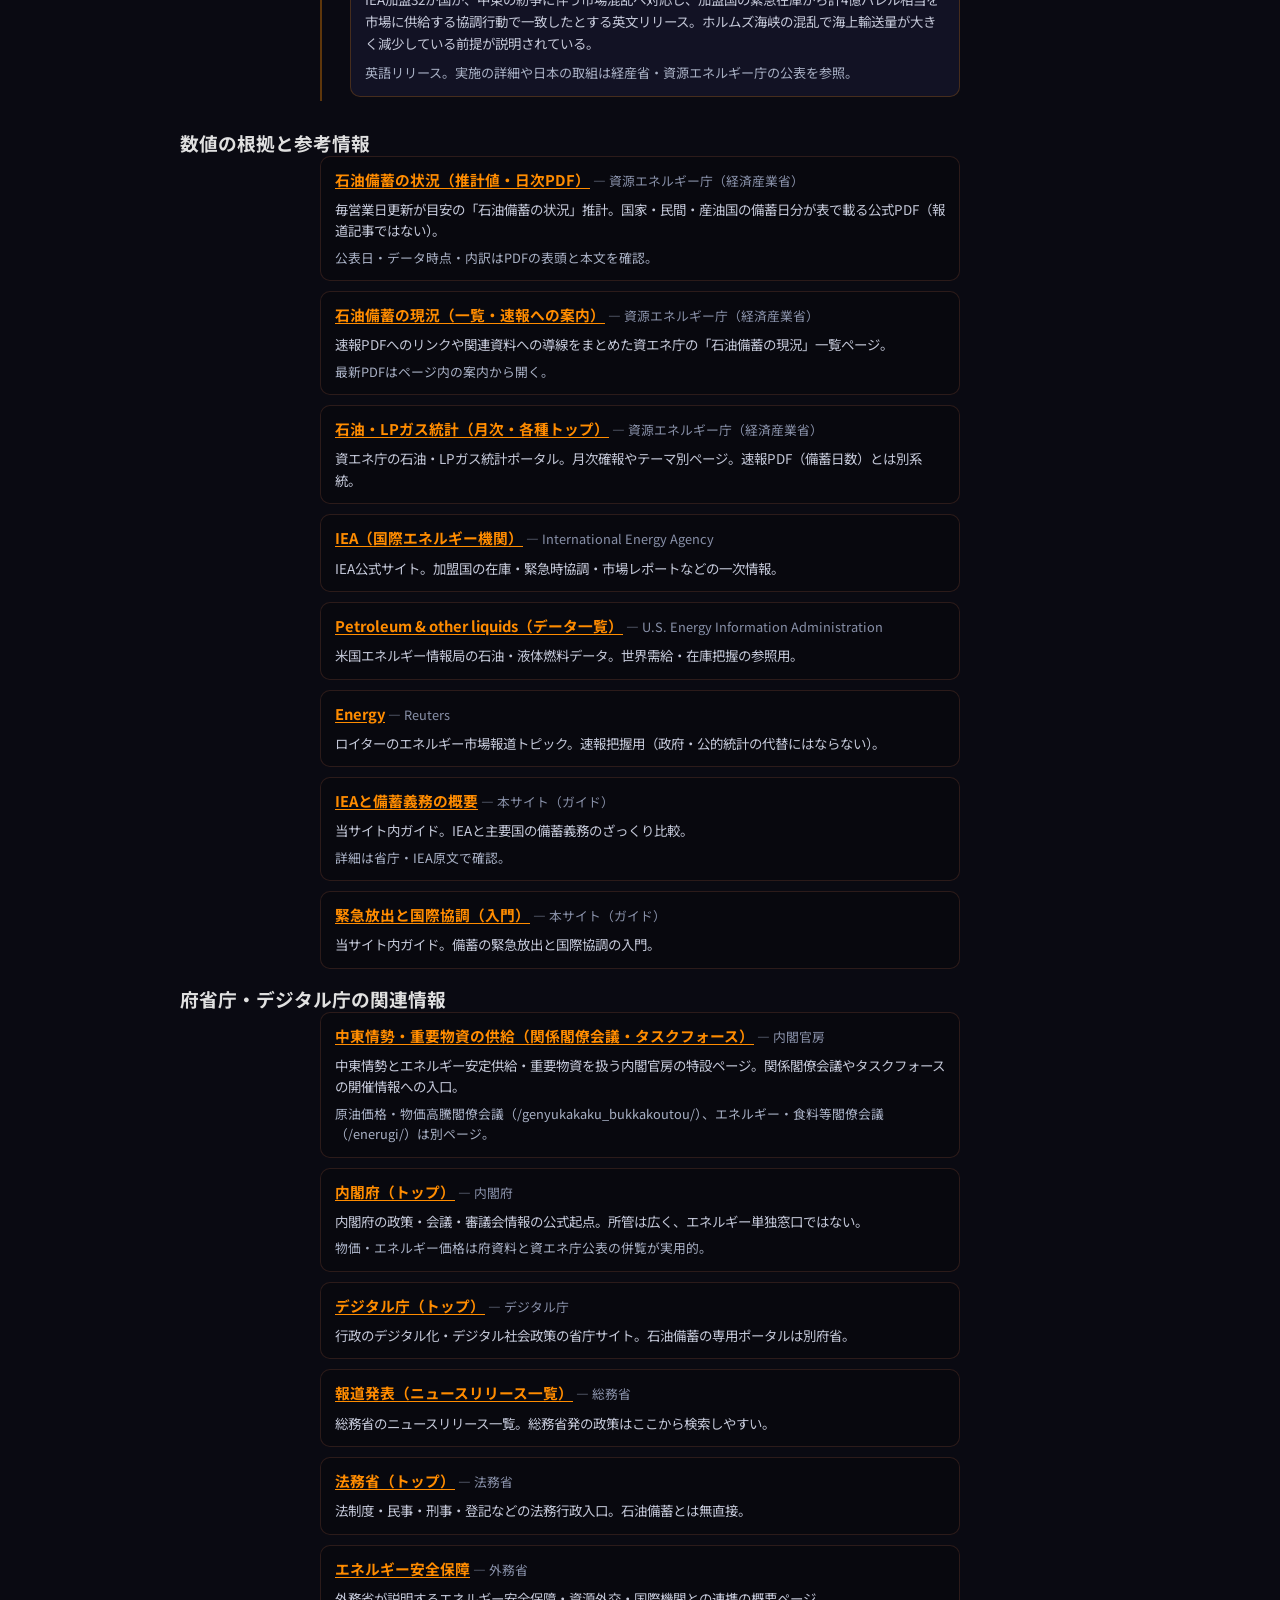
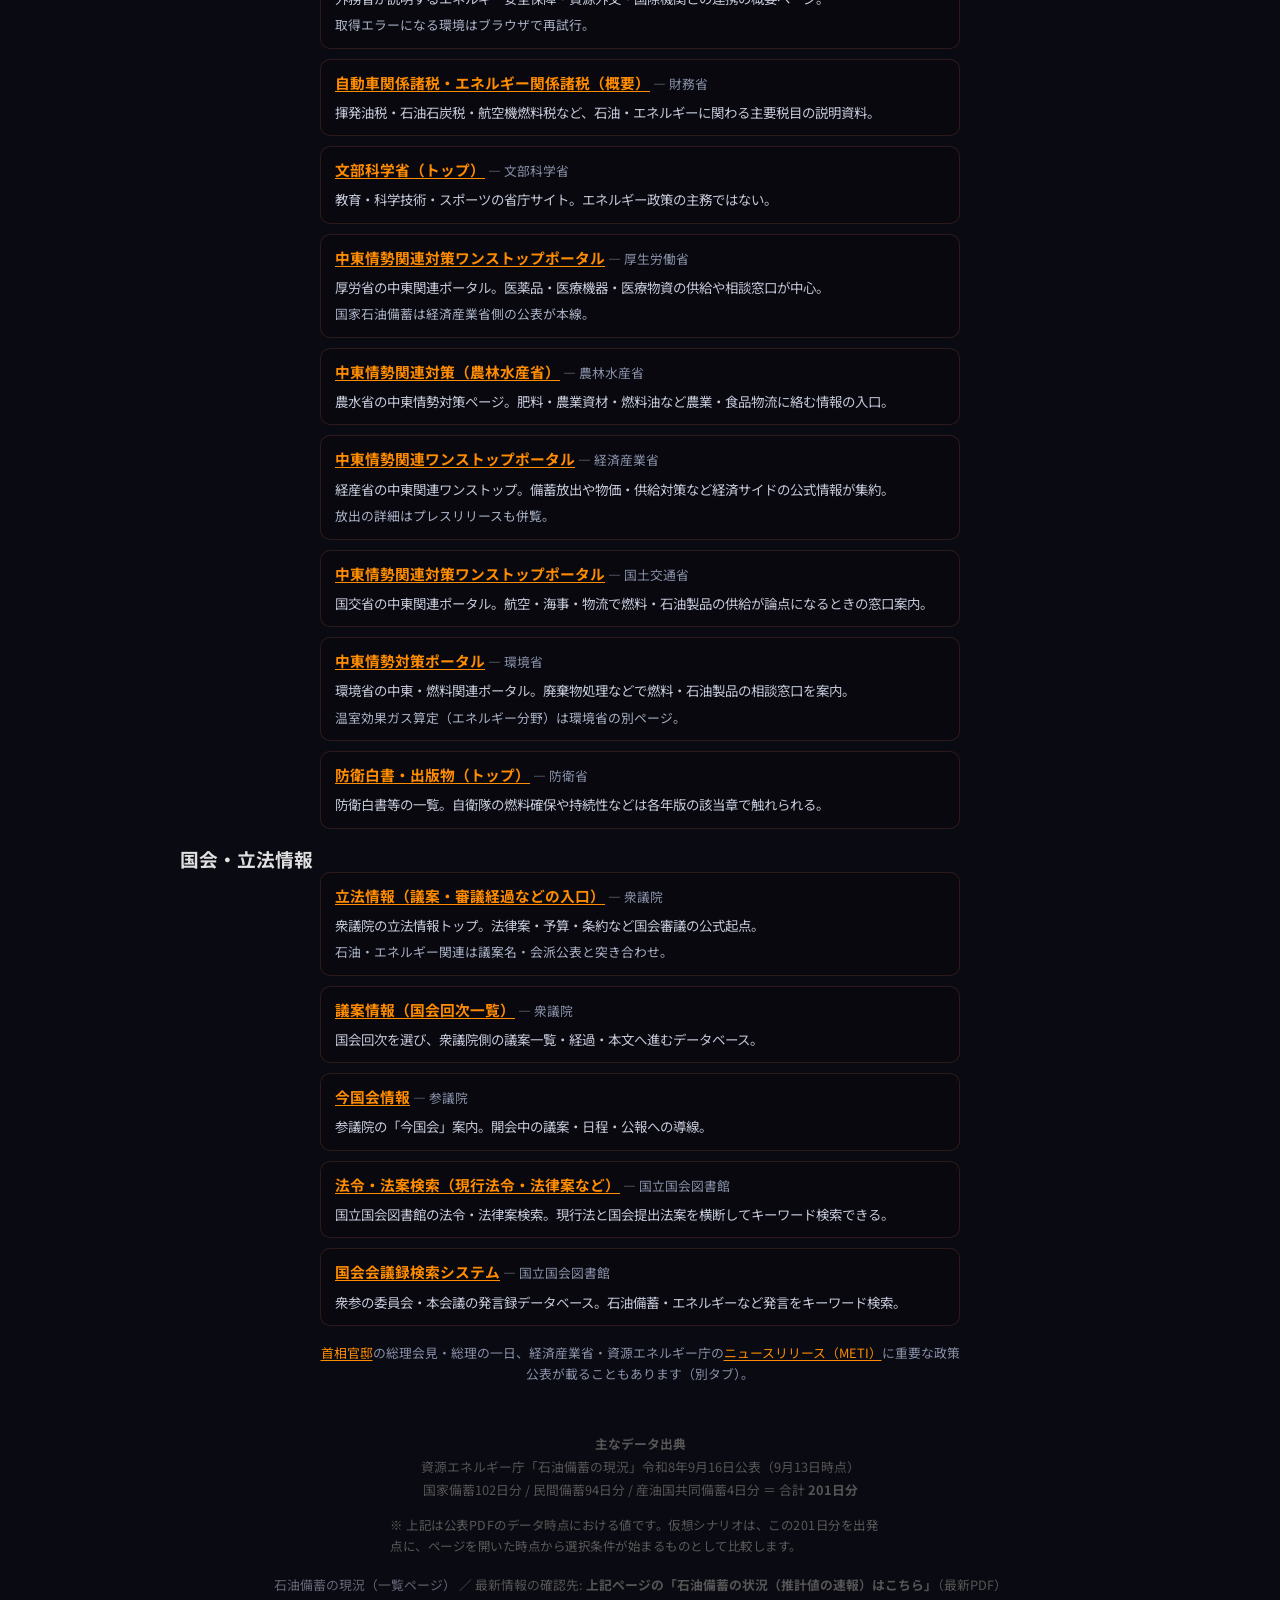
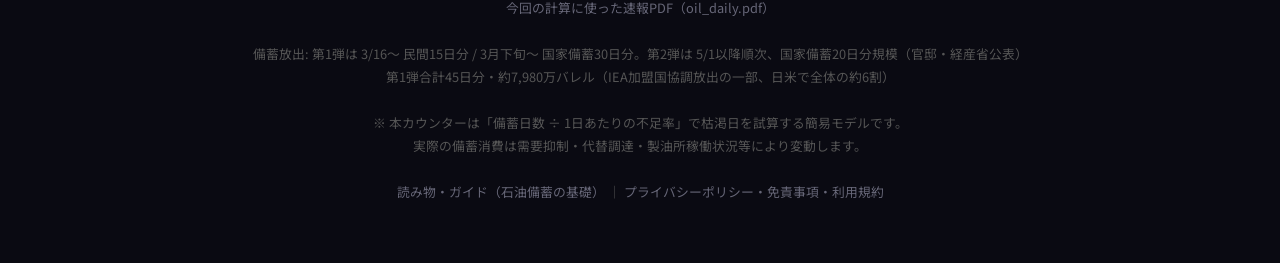
==== commit b2939925: "9月16日公表の備蓄速報（9/13時点・201日分）に更新 oil_daily.pdfの最新行を反映し、9/15・9/16の履歴2行と表示・出来事欄を更新。  Co-authored-by: Curs" ====
--- a/index.html
+++ b/index.html
@@ -25,7 +25,7 @@
 <div class="container">
   <!-- Narration -->
   <div class="narration">
-    <div class="era">2026年9月15日現在</div>
+    <div class="era">2026年9月16日現在</div>
     <h1>日本の石油備蓄と輸入状況</h1>
     <p>
       7月の原油輸入実績は前年同月比117.0%。一方、政府は8月25日、<br>
@@ -42,9 +42,9 @@
     </div>
     <div class="data-grid">
       <div class="data-card">
-        <div class="card-kicker">備蓄速報・9月11日時点</div>
+        <div class="card-kicker">備蓄速報・9月13日時点</div>
         <div class="card-value">201<span class="card-unit">日分</span></div>
-        <div class="card-label">国家103・民間94・産油国共同4</div>
+        <div class="card-label">国家102・民間94・産油国共同4</div>
       </div>
       <div class="data-card">
         <div class="card-kicker card-kicker--actual">月次速報・7月実績</div>
@@ -203,8 +203,8 @@
   <!-- Source -->
   <div class="source">
     <strong>主なデータ出典</strong><br>
-    資源エネルギー庁「石油備蓄の現況」令和8年9月14日公表（9月11日時点）<br>
-    国家備蓄103日分 / 民間備蓄94日分 / 産油国共同備蓄4日分 ＝ 合計 <strong>201日分</strong><br>
+    資源エネルギー庁「石油備蓄の現況」令和8年9月16日公表（9月13日時点）<br>
+    国家備蓄102日分 / 民間備蓄94日分 / 産油国共同備蓄4日分 ＝ 合計 <strong>201日分</strong><br>
     <p class="source-note">※ 上記は公表PDFの<strong>データ時点</strong>における値です。仮想シナリオは、この201日分を出発点に、ページを開いた時点から選択条件が始まるものとして比較します。</p>
     <a href="https://www.enecho.meti.go.jp/statistics/petroleum_and_lpgas/pl001/" target="_blank" rel="noopener noreferrer">
       石油備蓄の現況（一覧ページ）
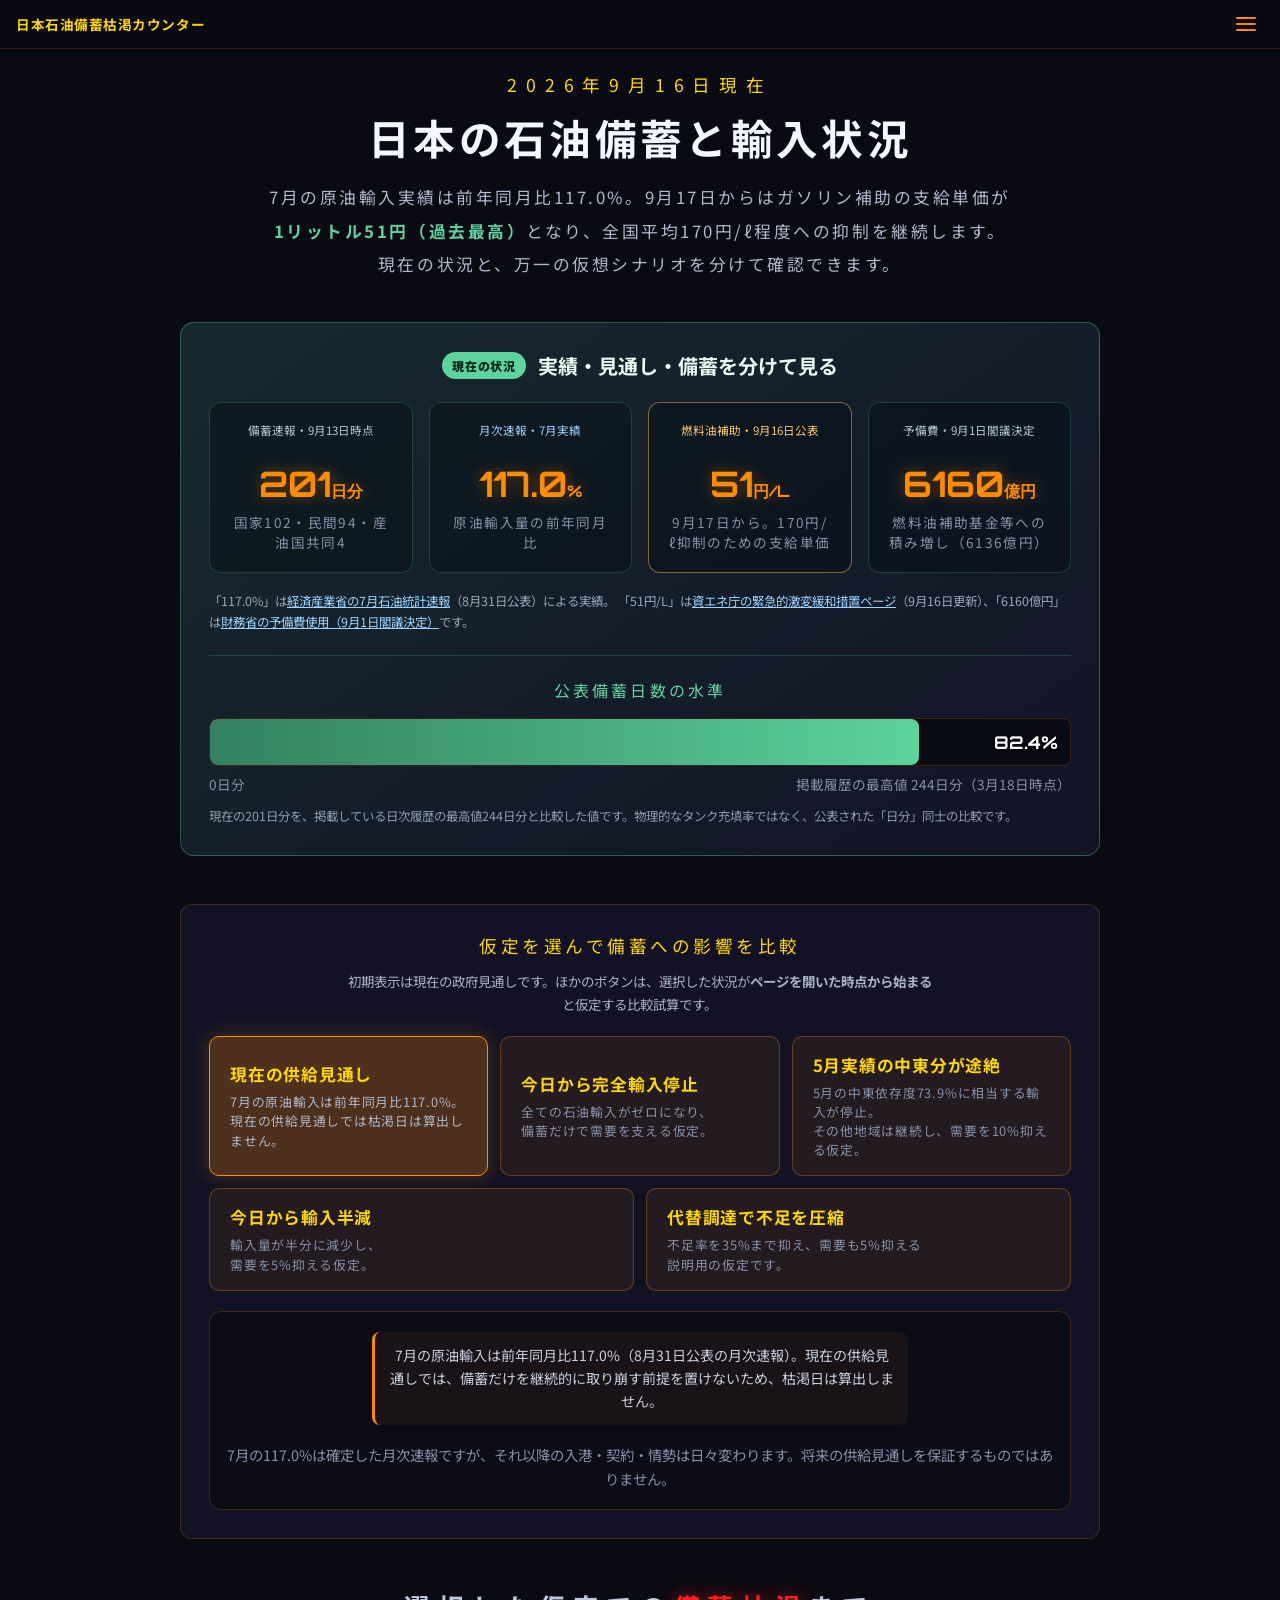
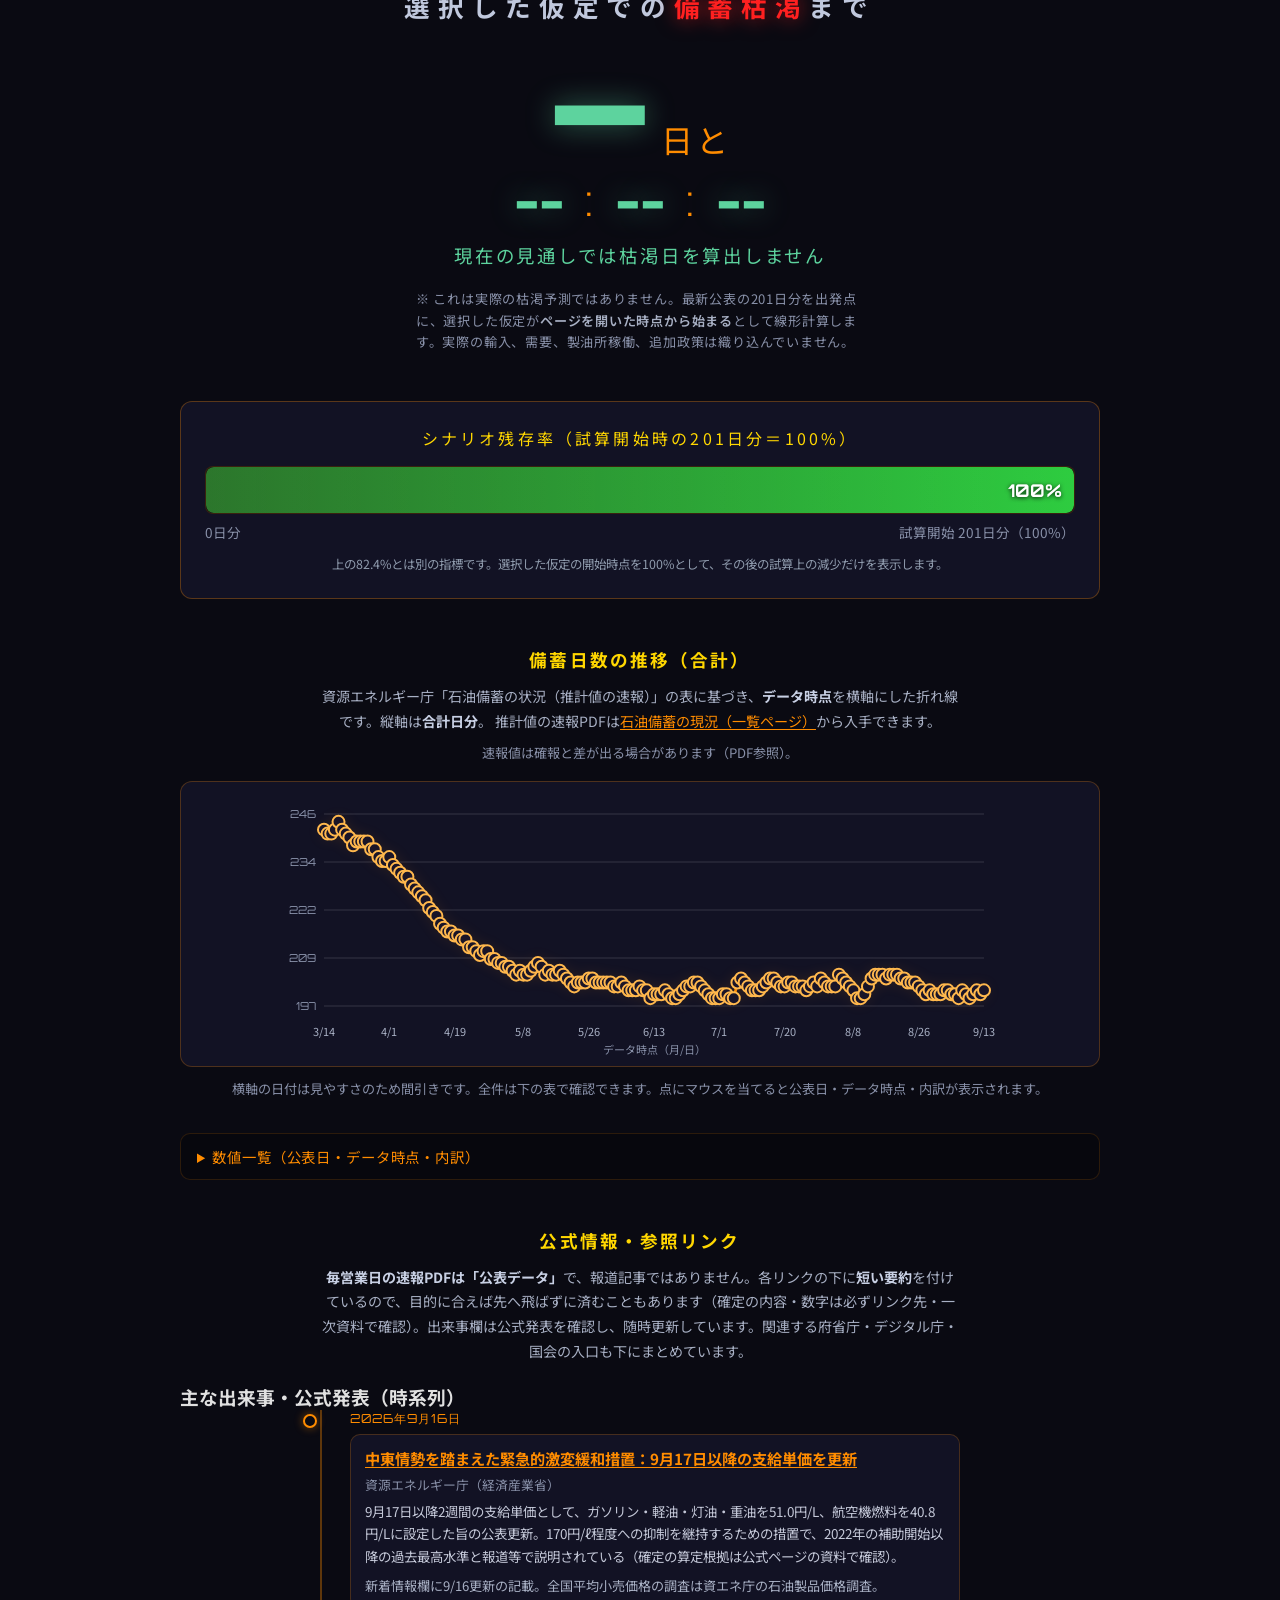
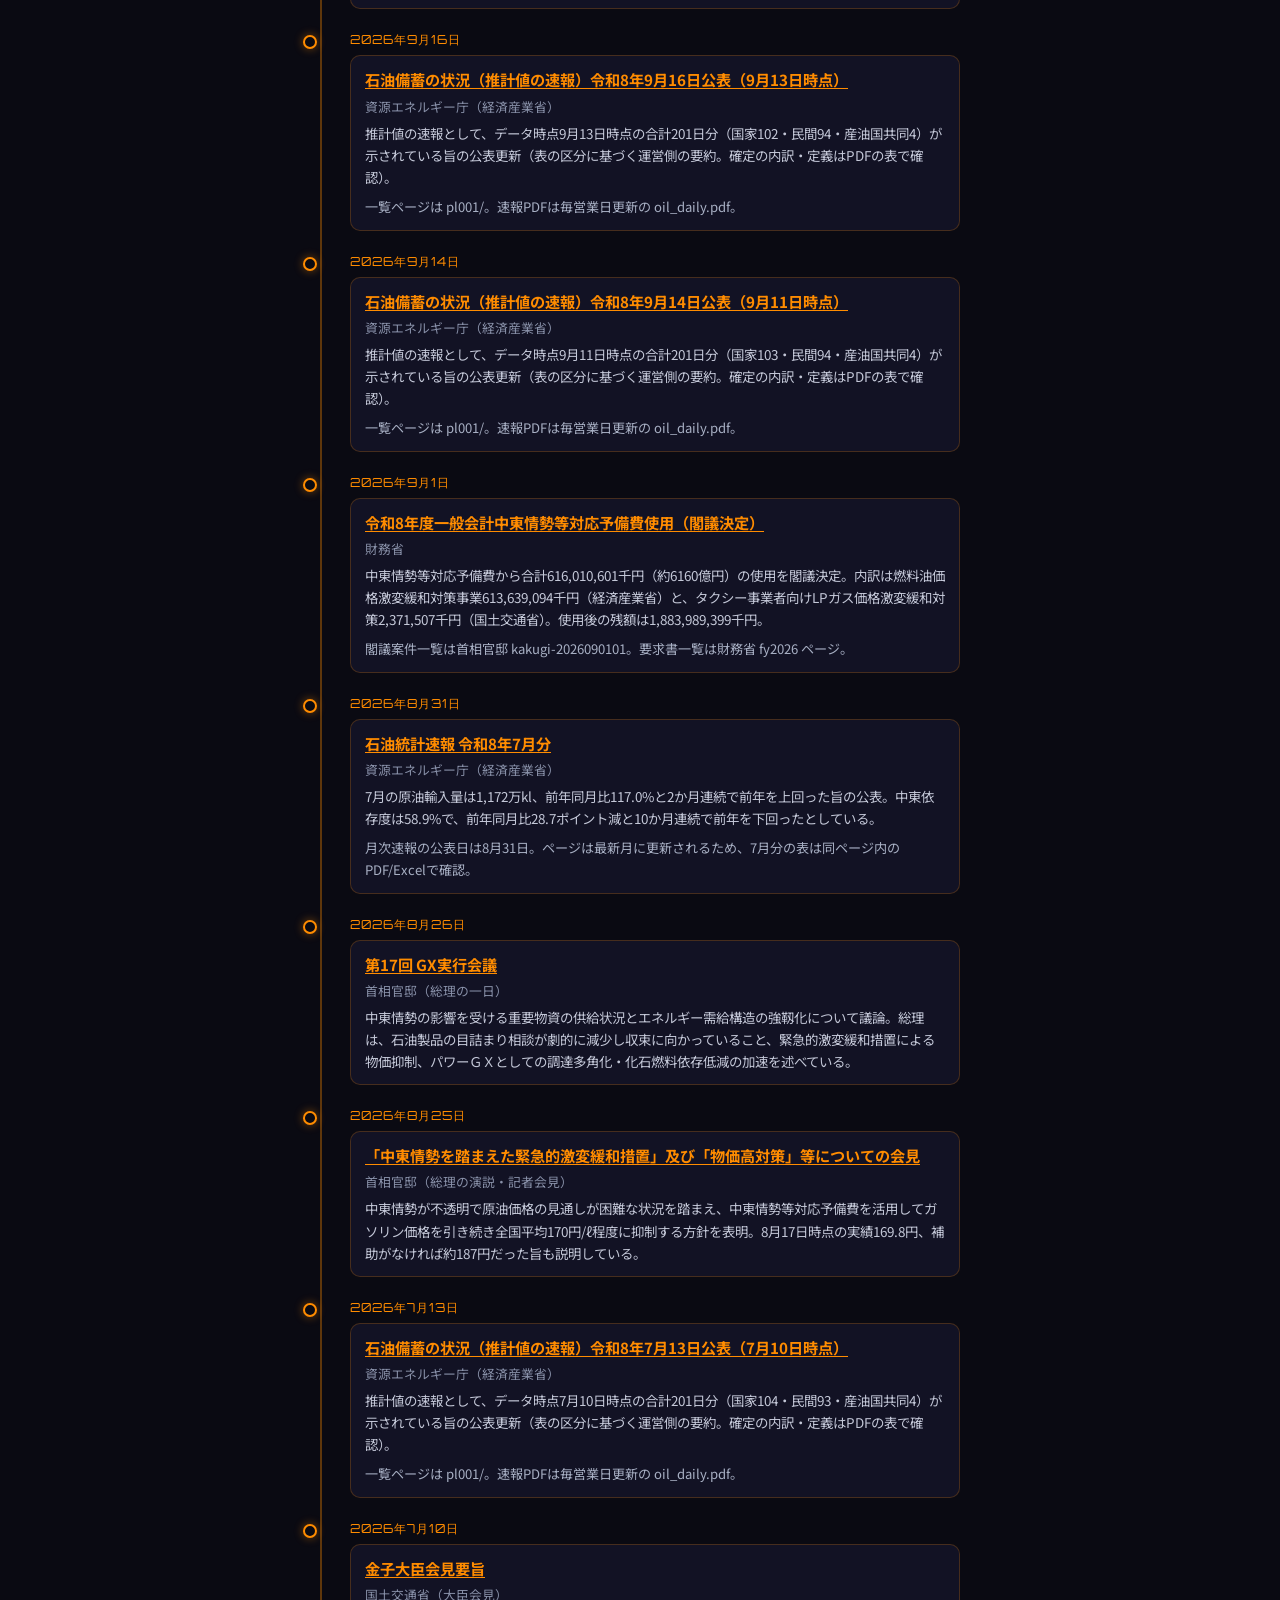
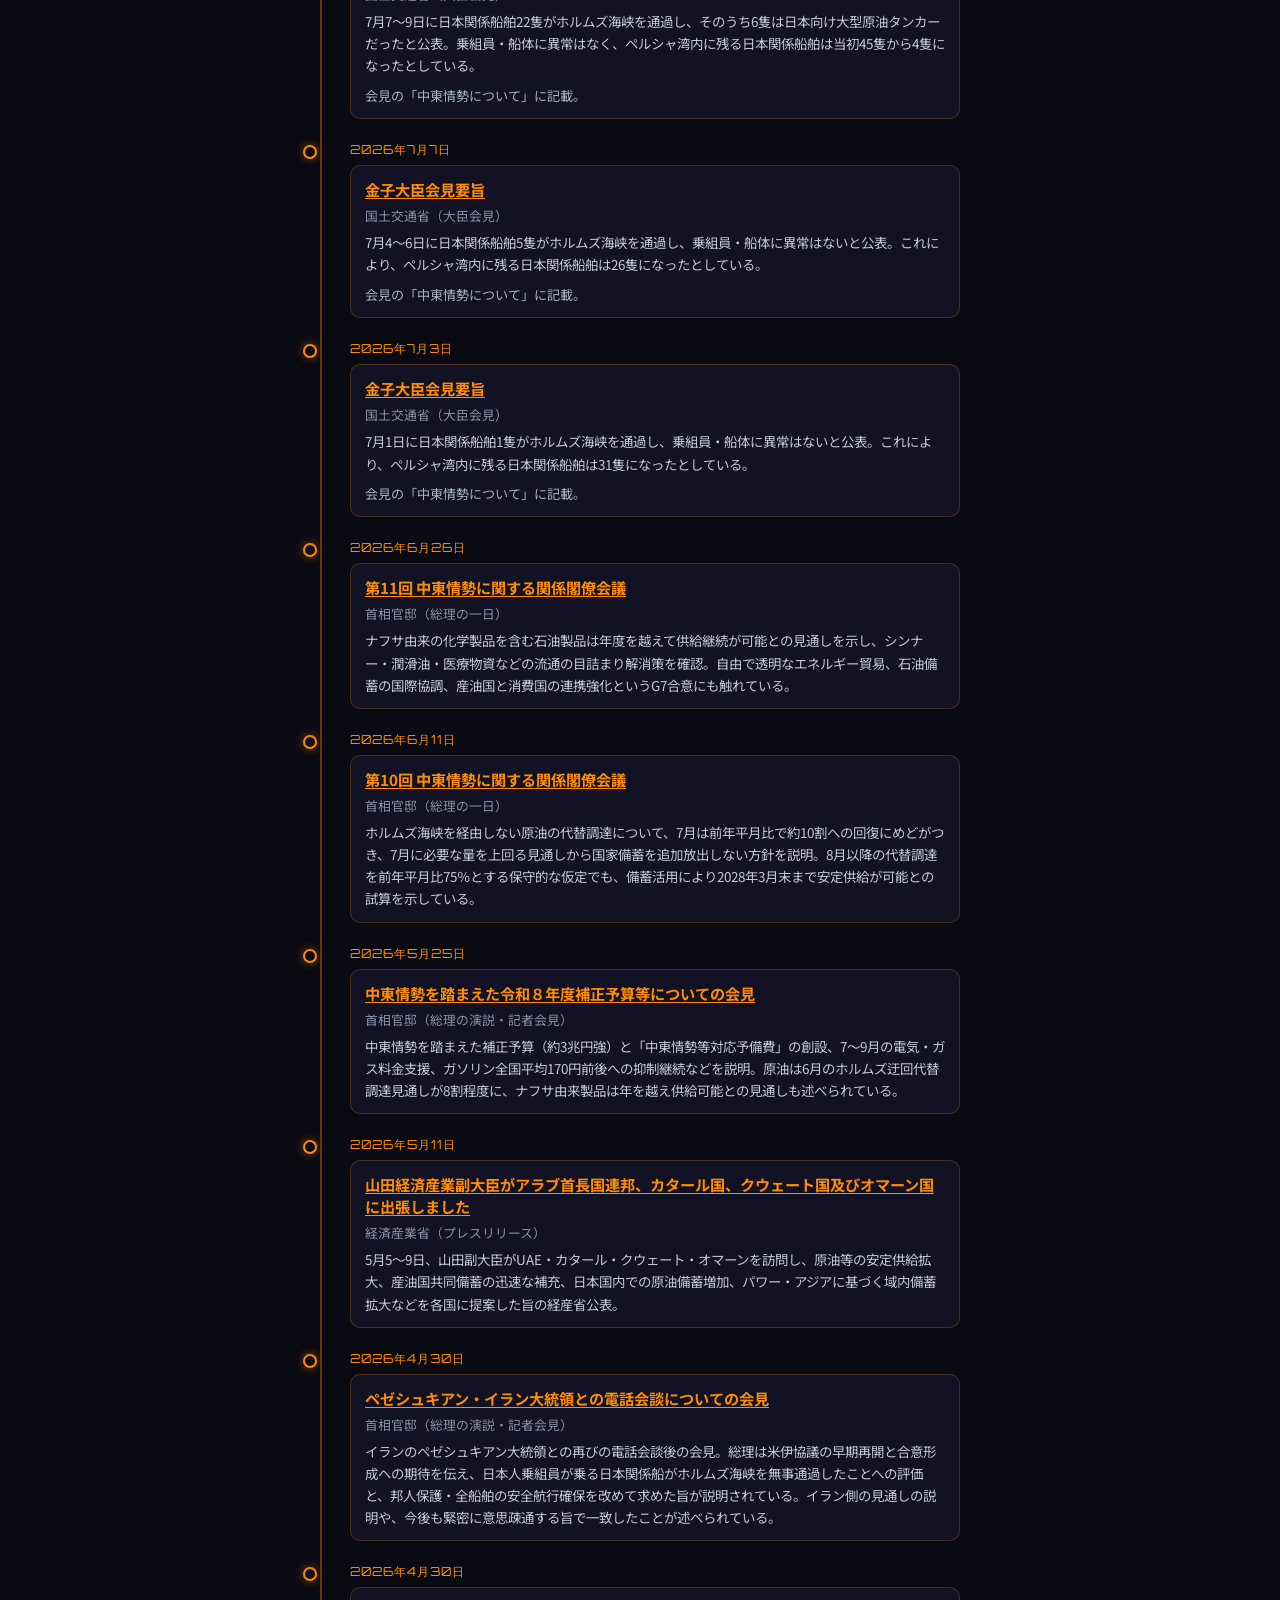
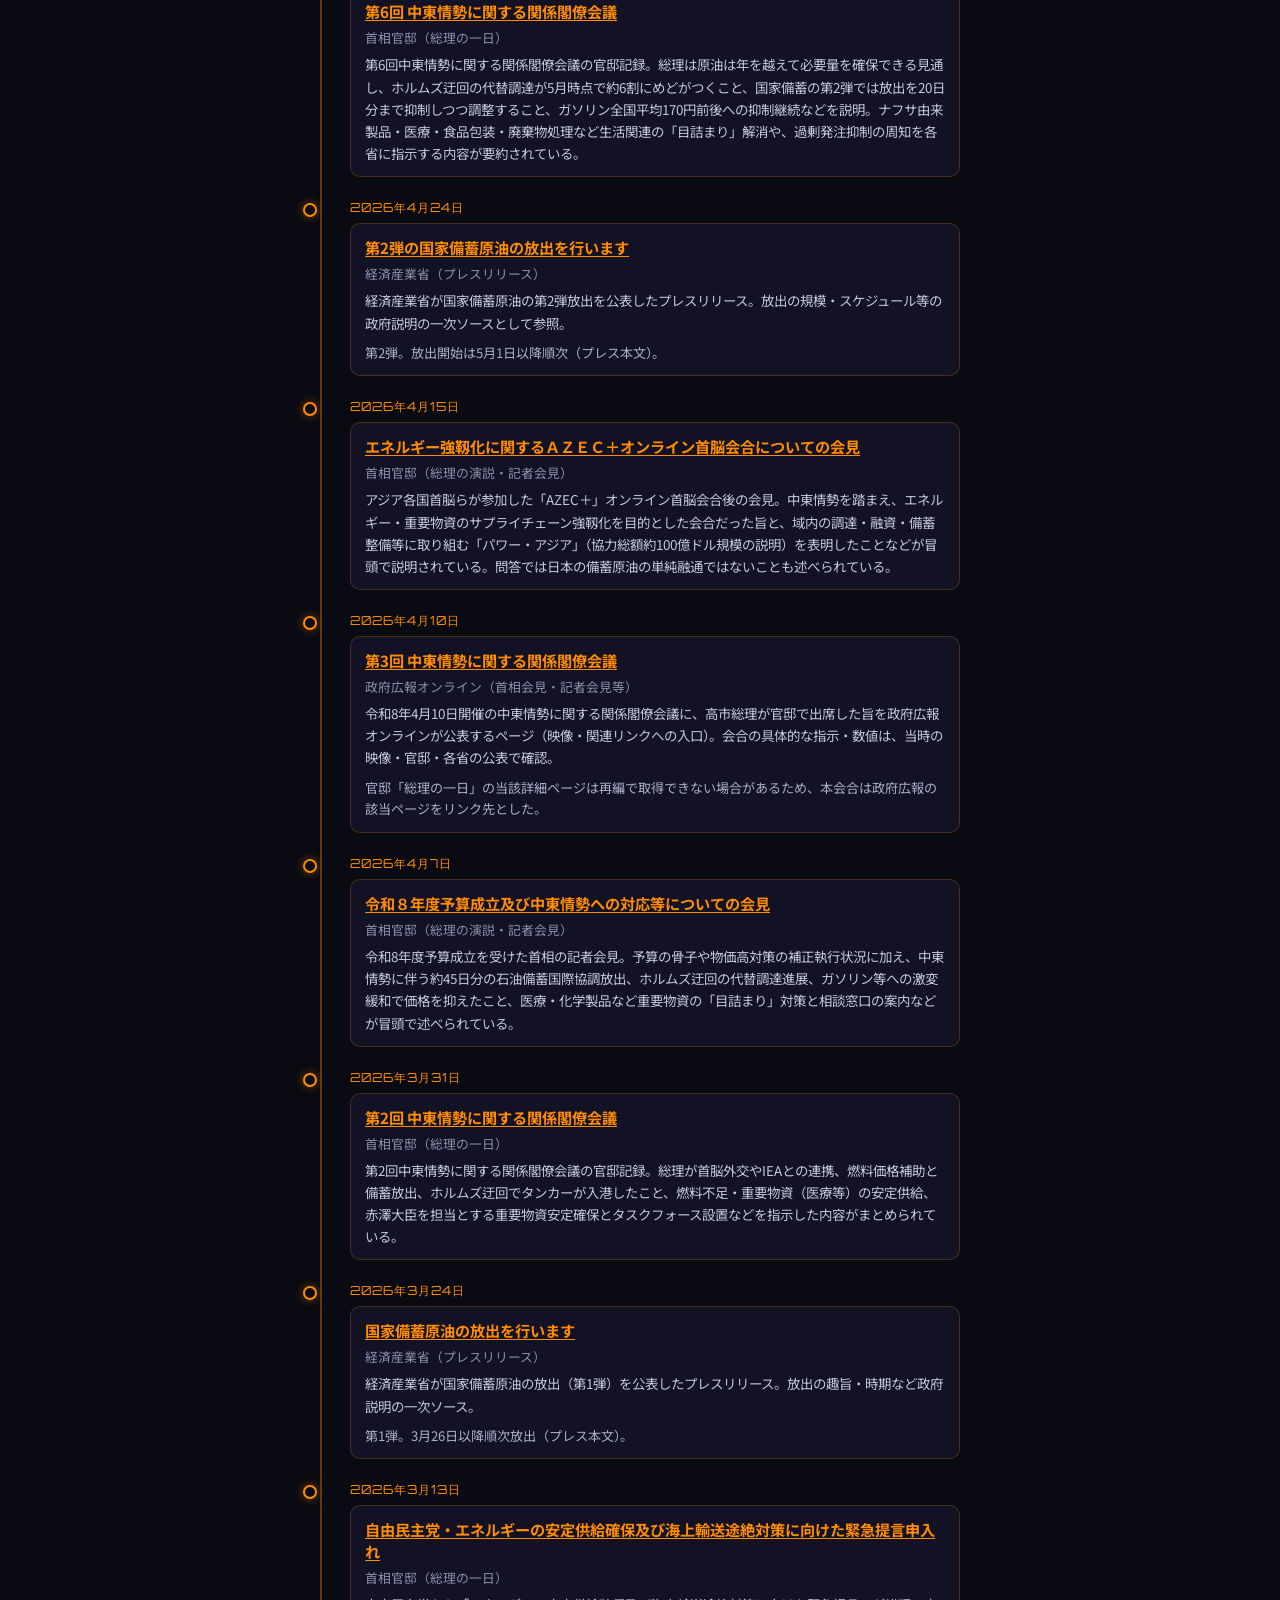
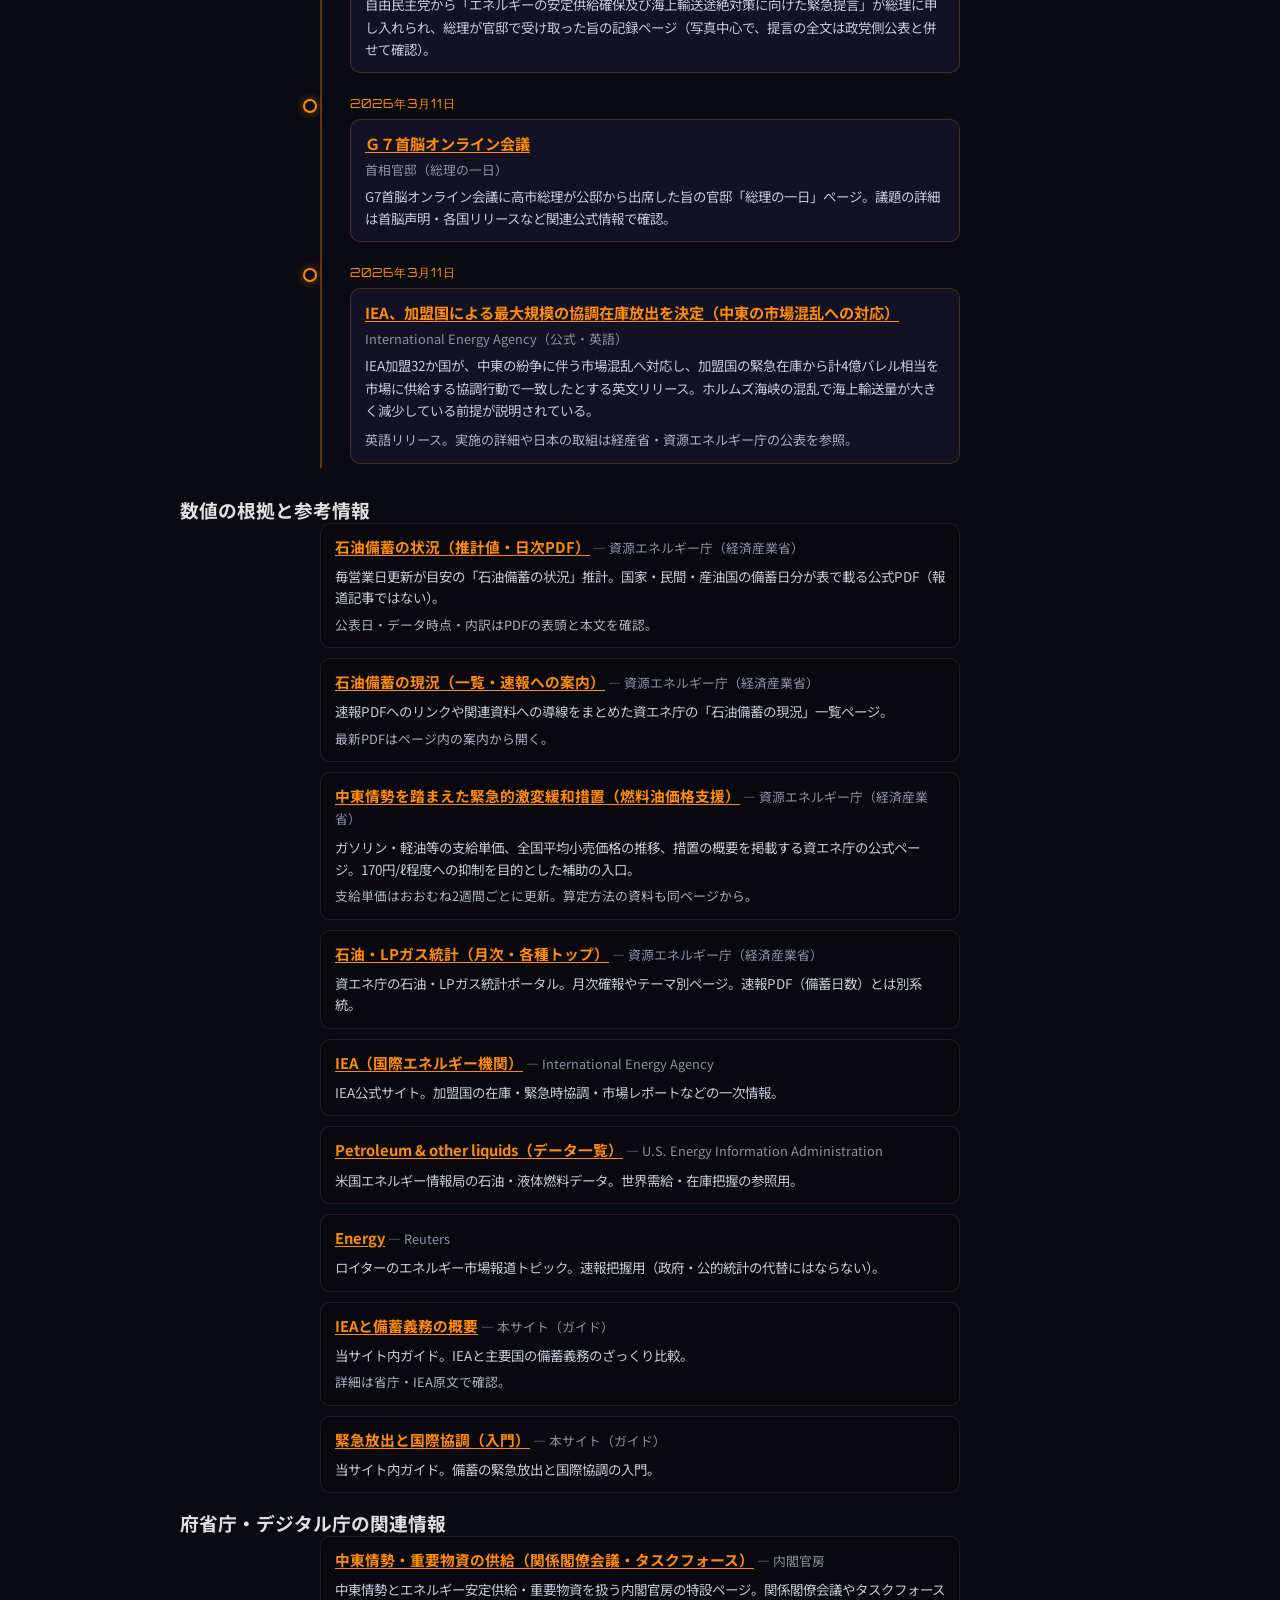
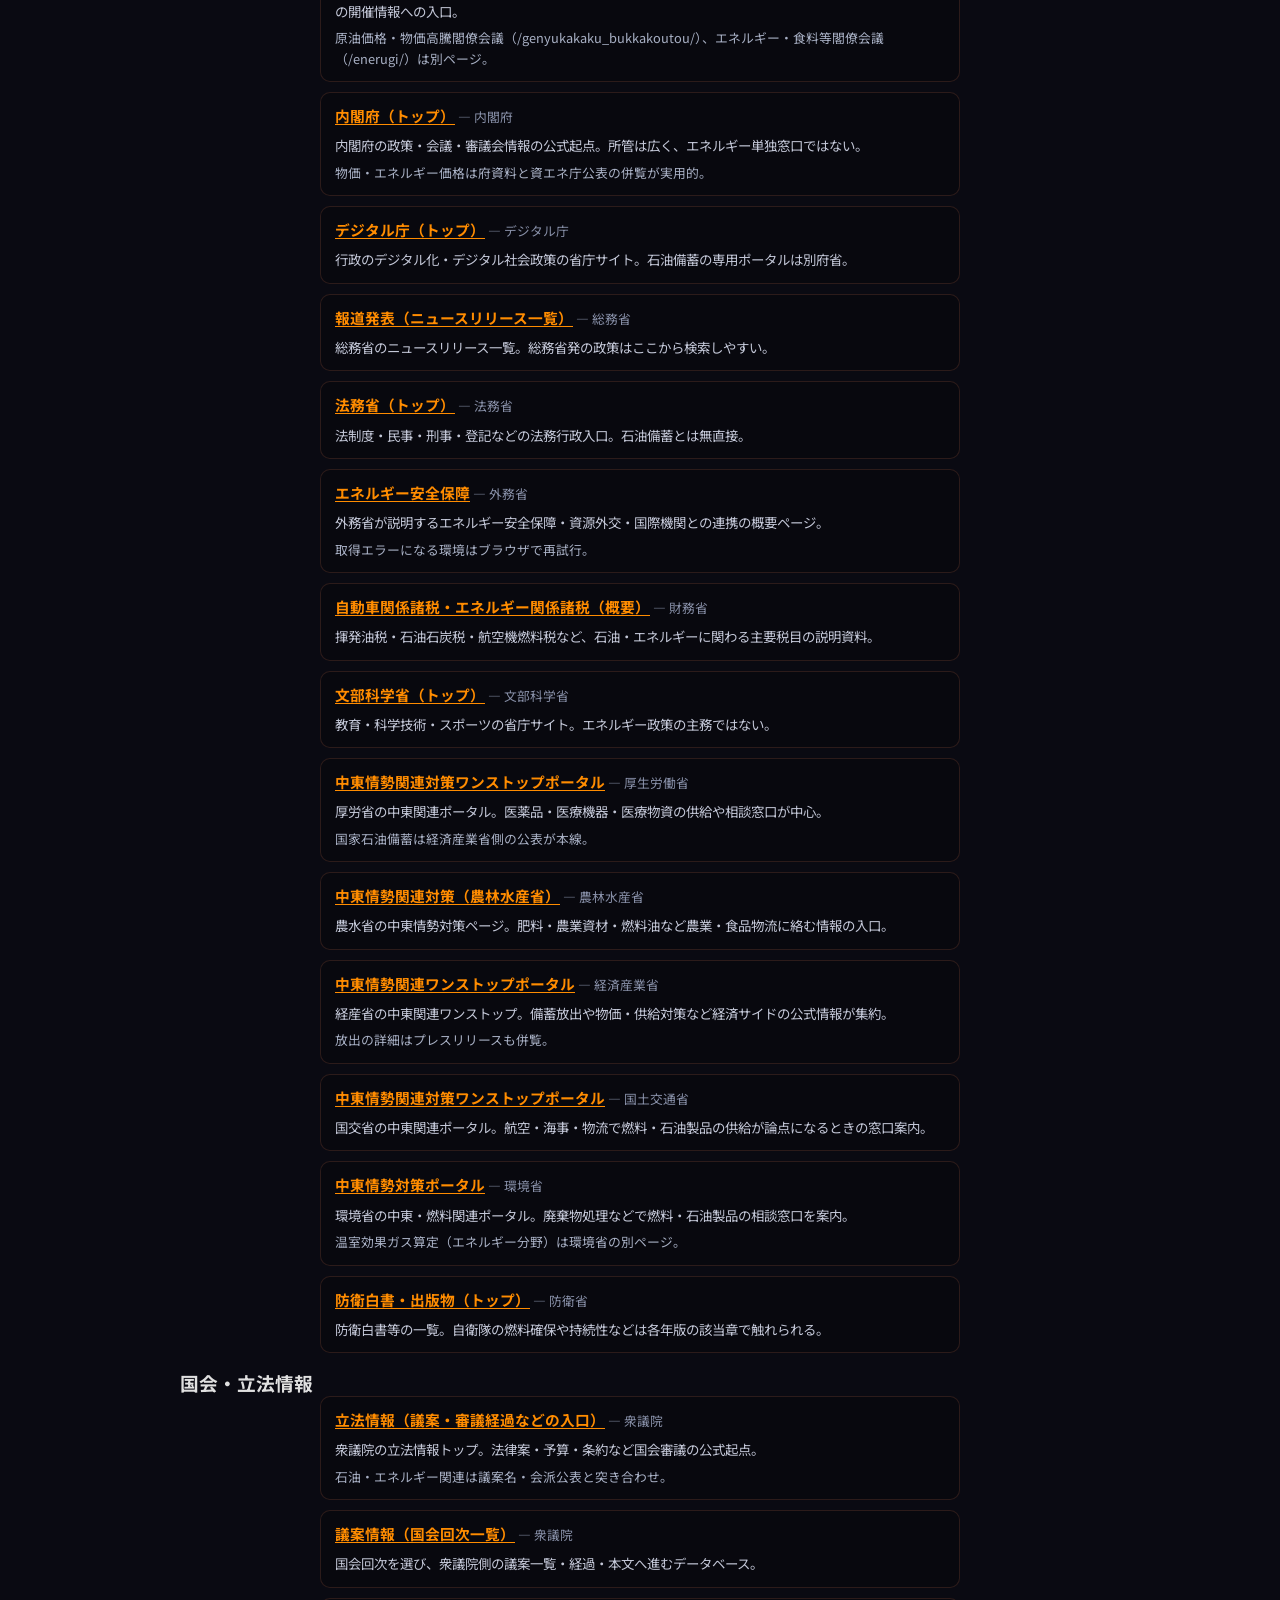
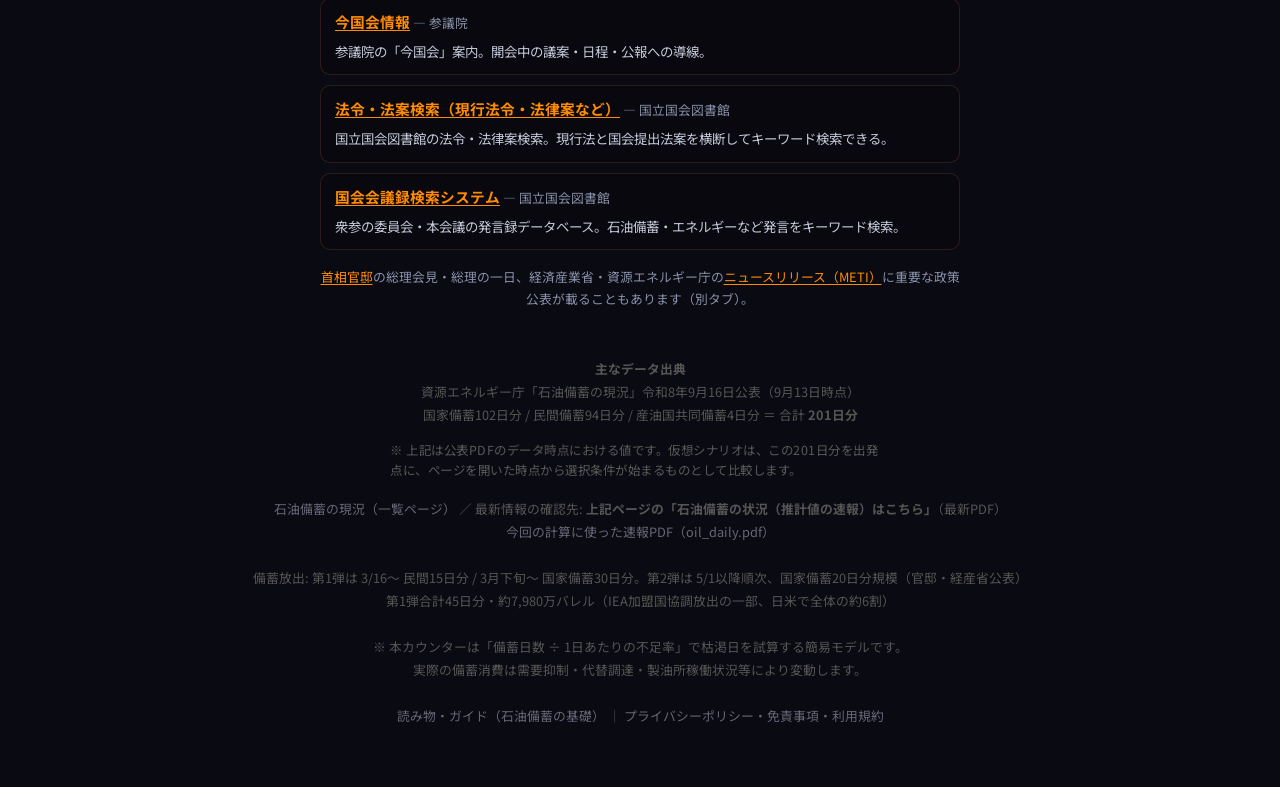
==== commit d07b1c2b: "ガソリン補助51円/Lと予備費6160億円支出を追加 9/16の支給単価更新、9/1閣議決定の財務省PDFを出来事欄・トップ表示に反映。  Co-authored-by: Cursor <cursor" ====
--- a/index.html
+++ b/index.html
@@ -28,8 +28,8 @@
     <div class="era">2026年9月16日現在</div>
     <h1>日本の石油備蓄と輸入状況</h1>
     <p>
-      7月の原油輸入実績は前年同月比117.0%。一方、政府は8月25日、<br>
-      <strong>ガソリン価格を全国平均170円/ℓ程度に抑制する方針を継続</strong>すると示しています。<br>
+      7月の原油輸入実績は前年同月比117.0%。9月17日からはガソリン補助の支給単価が<br>
+      <strong>1リットル51円（過去最高）</strong>となり、全国平均170円/ℓ程度への抑制を継続します。<br>
       現在の状況と、万一の仮想シナリオを分けて確認できます。
     </p>
   </div>
@@ -52,19 +52,19 @@
         <div class="card-label">原油輸入量の前年同月比</div>
       </div>
       <div class="data-card data-card--forecast">
-        <div class="card-kicker card-kicker--forecast">政府方針・8月25日公表</div>
-        <div class="card-value card-value--text">170円/ℓ抑制</div>
-        <div class="card-label">ガソリン全国平均の抑制継続</div>
+        <div class="card-kicker card-kicker--forecast">燃料油補助・9月16日公表</div>
+        <div class="card-value">51<span class="card-unit">円/L</span></div>
+        <div class="card-label">9月17日から。170円/ℓ抑制のための支給単価</div>
       </div>
       <div class="data-card">
-        <div class="card-kicker">政府説明・8月26日公表</div>
-        <div class="card-value card-value--text">目詰まり解消</div>
-        <div class="card-label">石油製品の流通相談が減少し収束傾向</div>
+        <div class="card-kicker">予備費・9月1日閣議決定</div>
+        <div class="card-value">6160<span class="card-unit">億円</span></div>
+        <div class="card-label">燃料油補助基金等への積み増し（6136億円）</div>
       </div>
     </div>
     <p class="status-sources">
       「117.0%」は<a href="https://www.meti.go.jp/statistics/tyo/sekiyuso/result.html" target="_blank" rel="noopener noreferrer">経済産業省の7月石油統計速報</a>（8月31日公表）による実績。
-      「170円/ℓ抑制」は<a href="https://www.kantei.go.jp/jp/105/statement/2026/0825kaiken.html" target="_blank" rel="noopener noreferrer">8月25日の会見</a>、目詰まり解消の説明は<a href="https://www.kantei.go.jp/jp/105/actions/202608/26gx.html" target="_blank" rel="noopener noreferrer">第17回GX実行会議</a>（8月26日）です。
+      「51円/L」は<a href="https://nenryo-teigakuhikisage.go.jp/" target="_blank" rel="noopener noreferrer">資エネ庁の緊急的激変緩和措置ページ</a>（9月16日更新）、「6160億円」は<a href="https://www.mof.go.jp/policy/budget/budger_workflow/budget/fy2026/r80901kakugikettei.pdf" target="_blank" rel="noopener noreferrer">財務省の予備費使用（9月1日閣議決定）</a>です。
     </p>
     <div class="published-level" aria-label="掲載履歴の最高値に対する現在の公表備蓄日数">
       <div class="gauge-title">公表備蓄日数の水準</div>
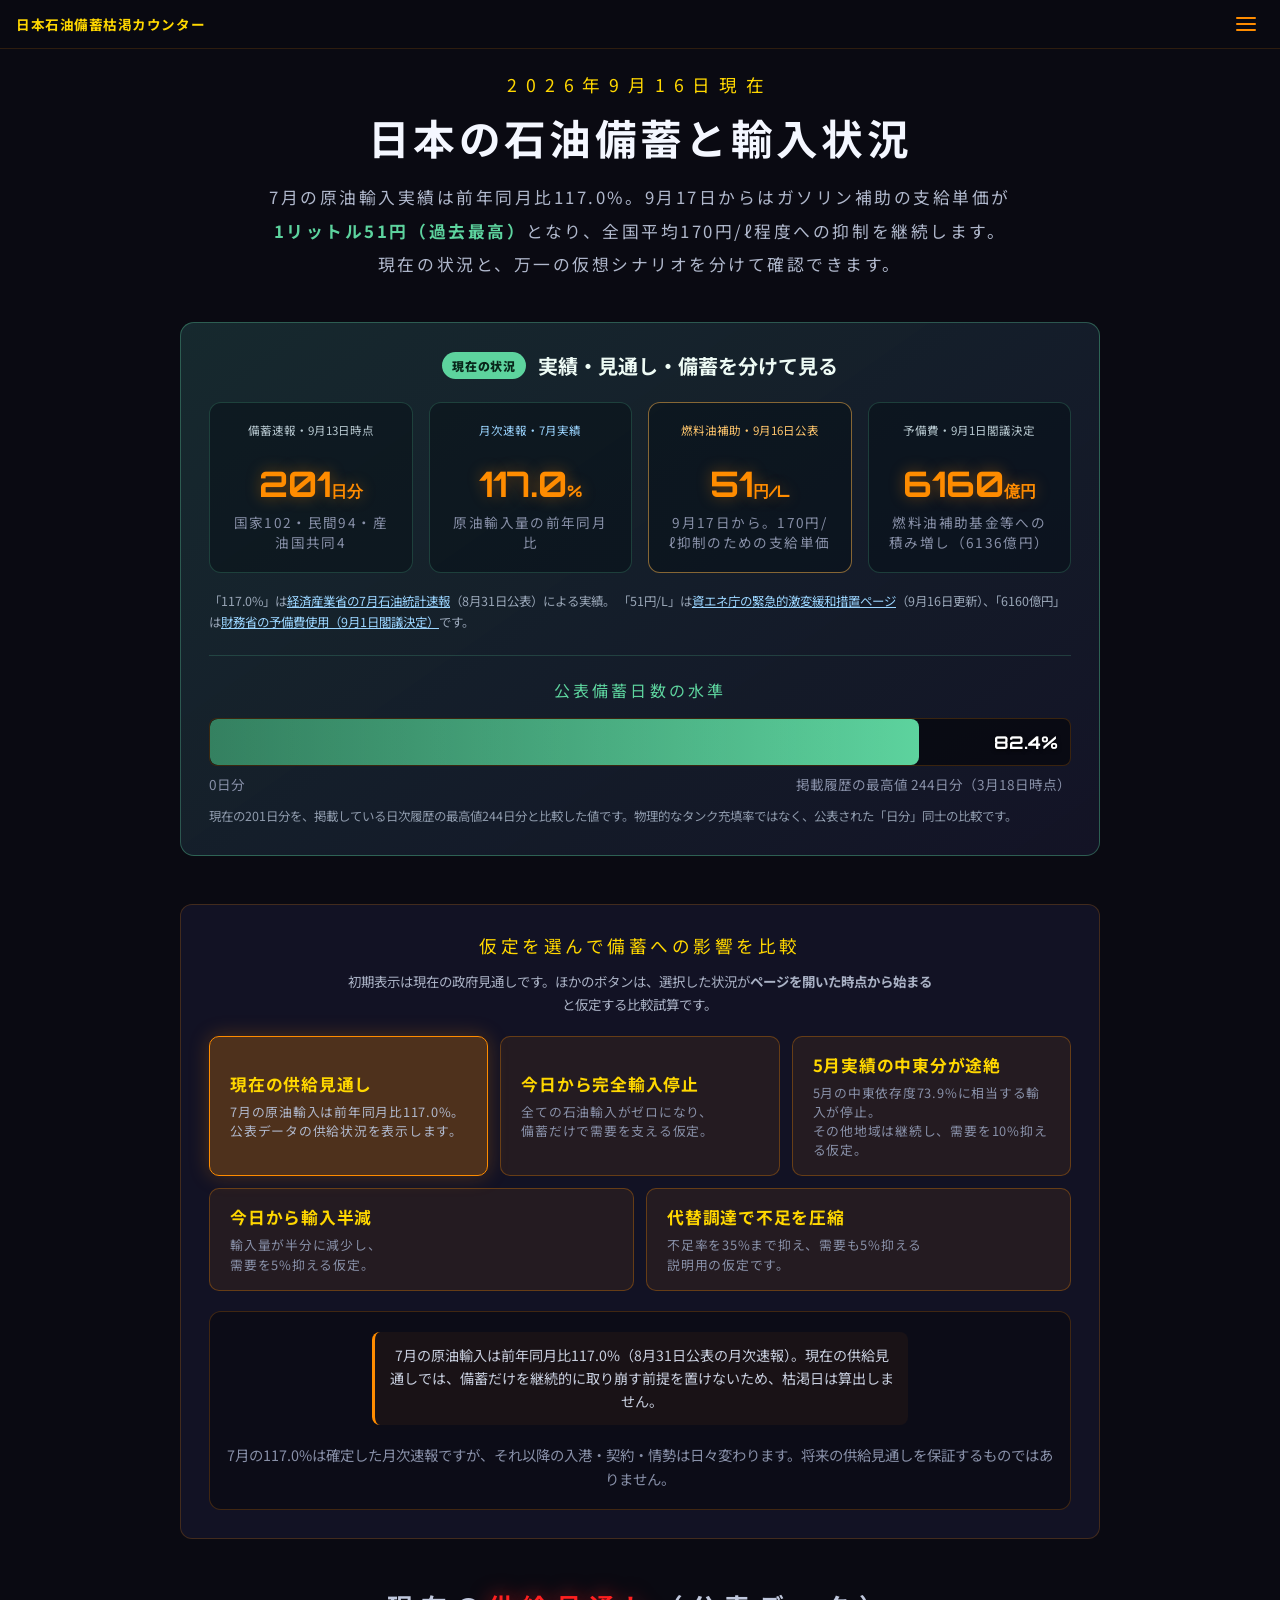
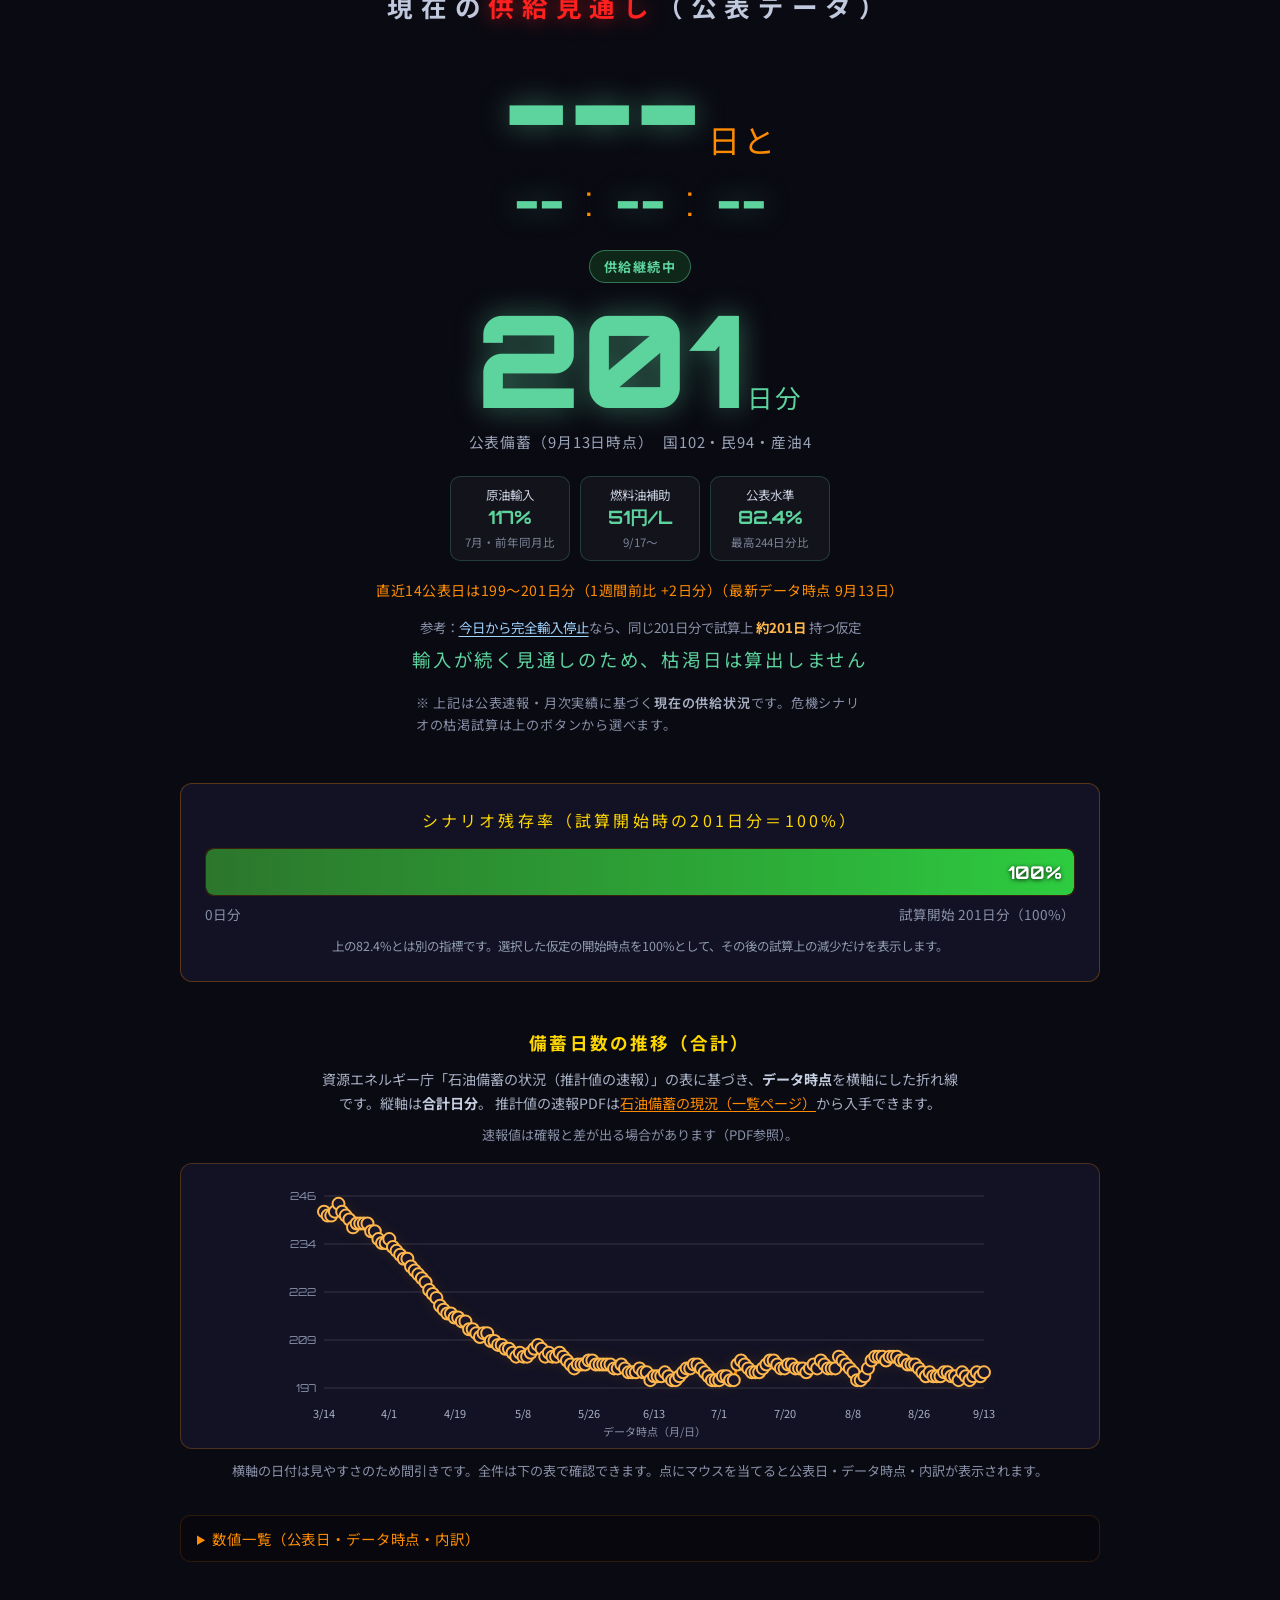
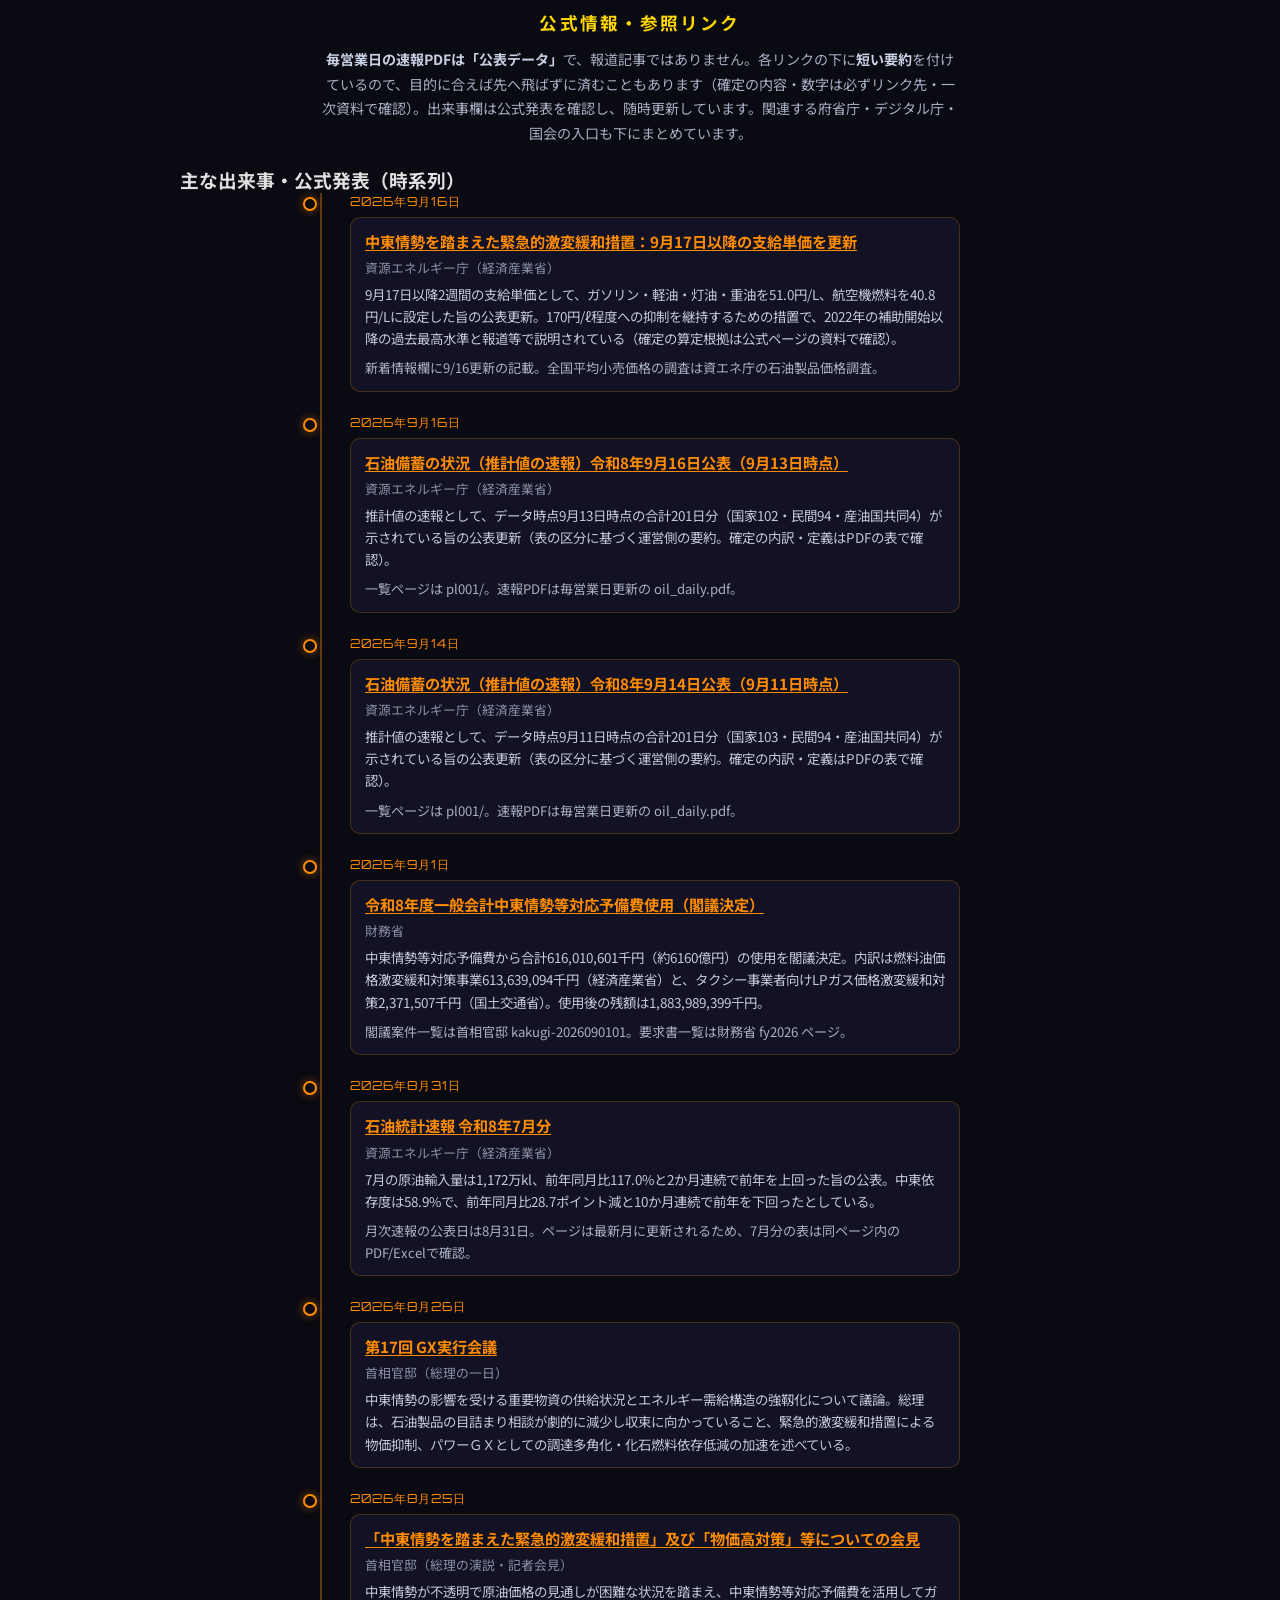
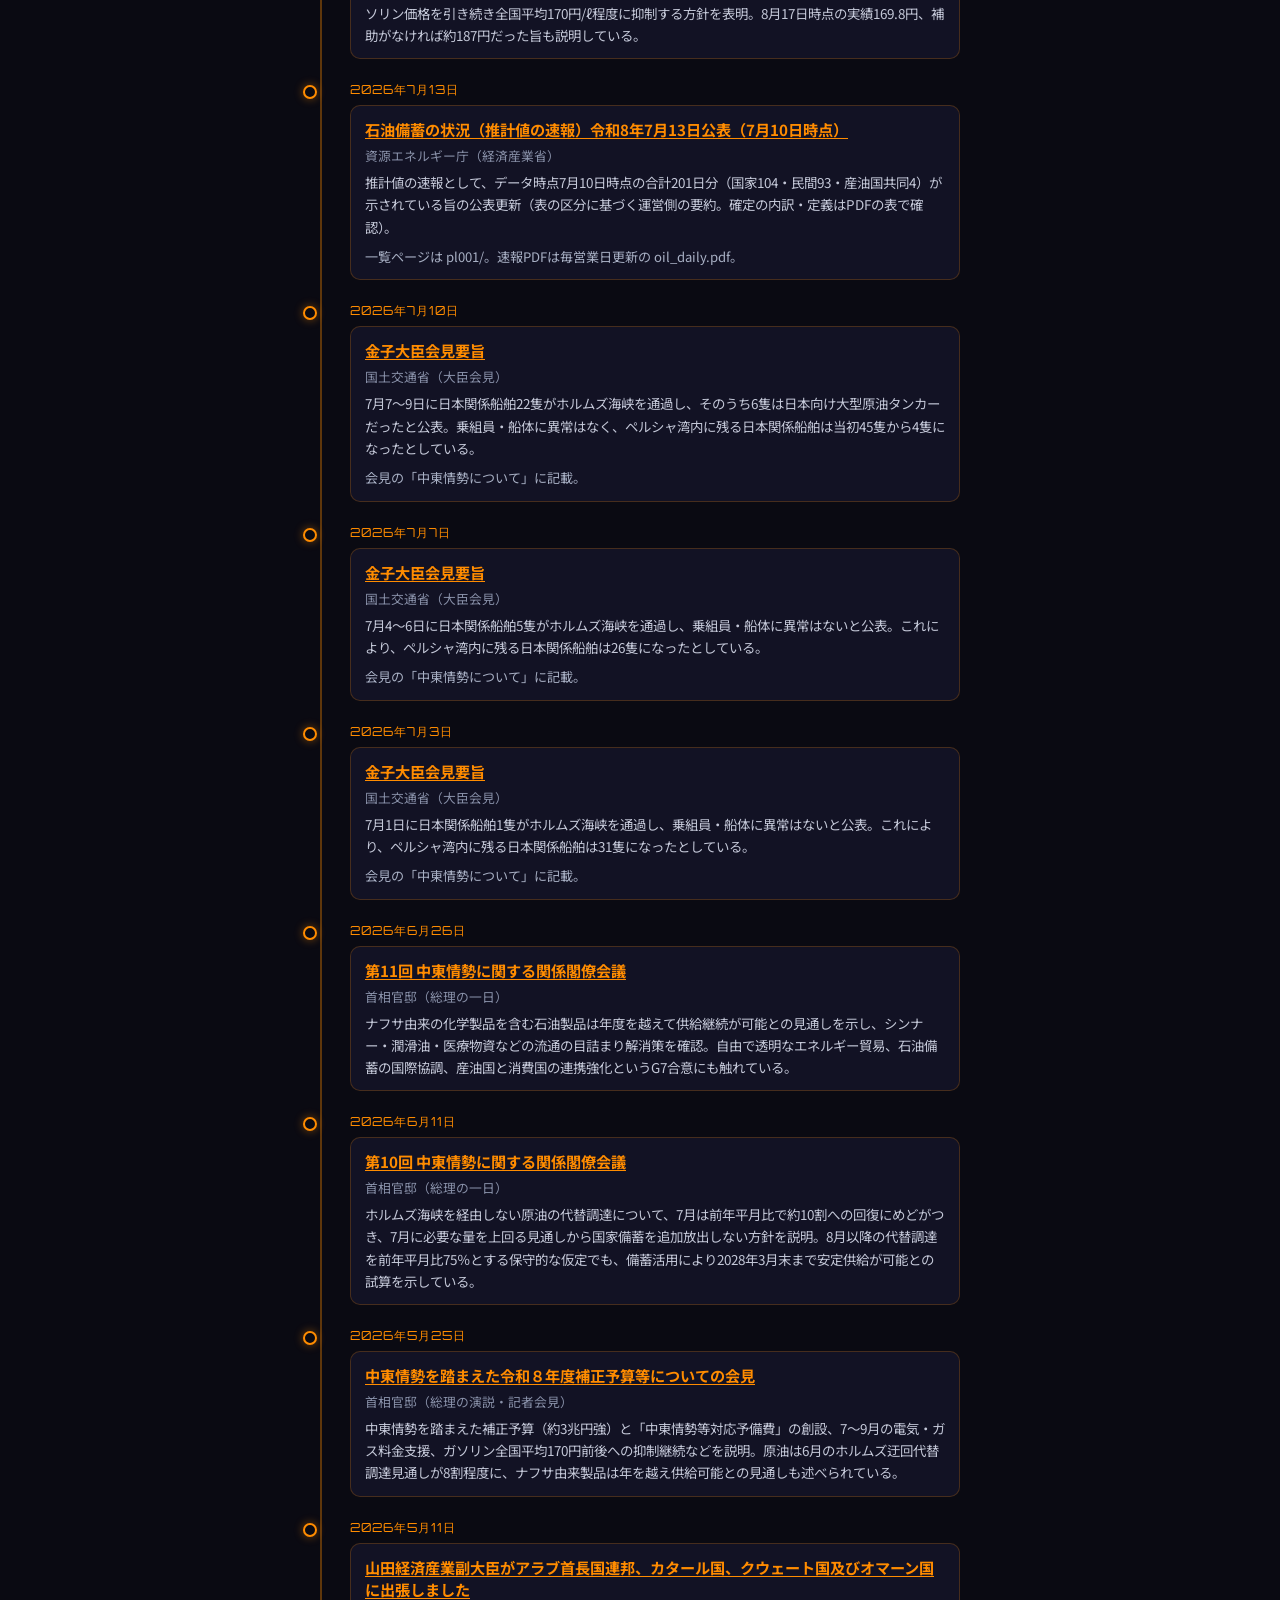
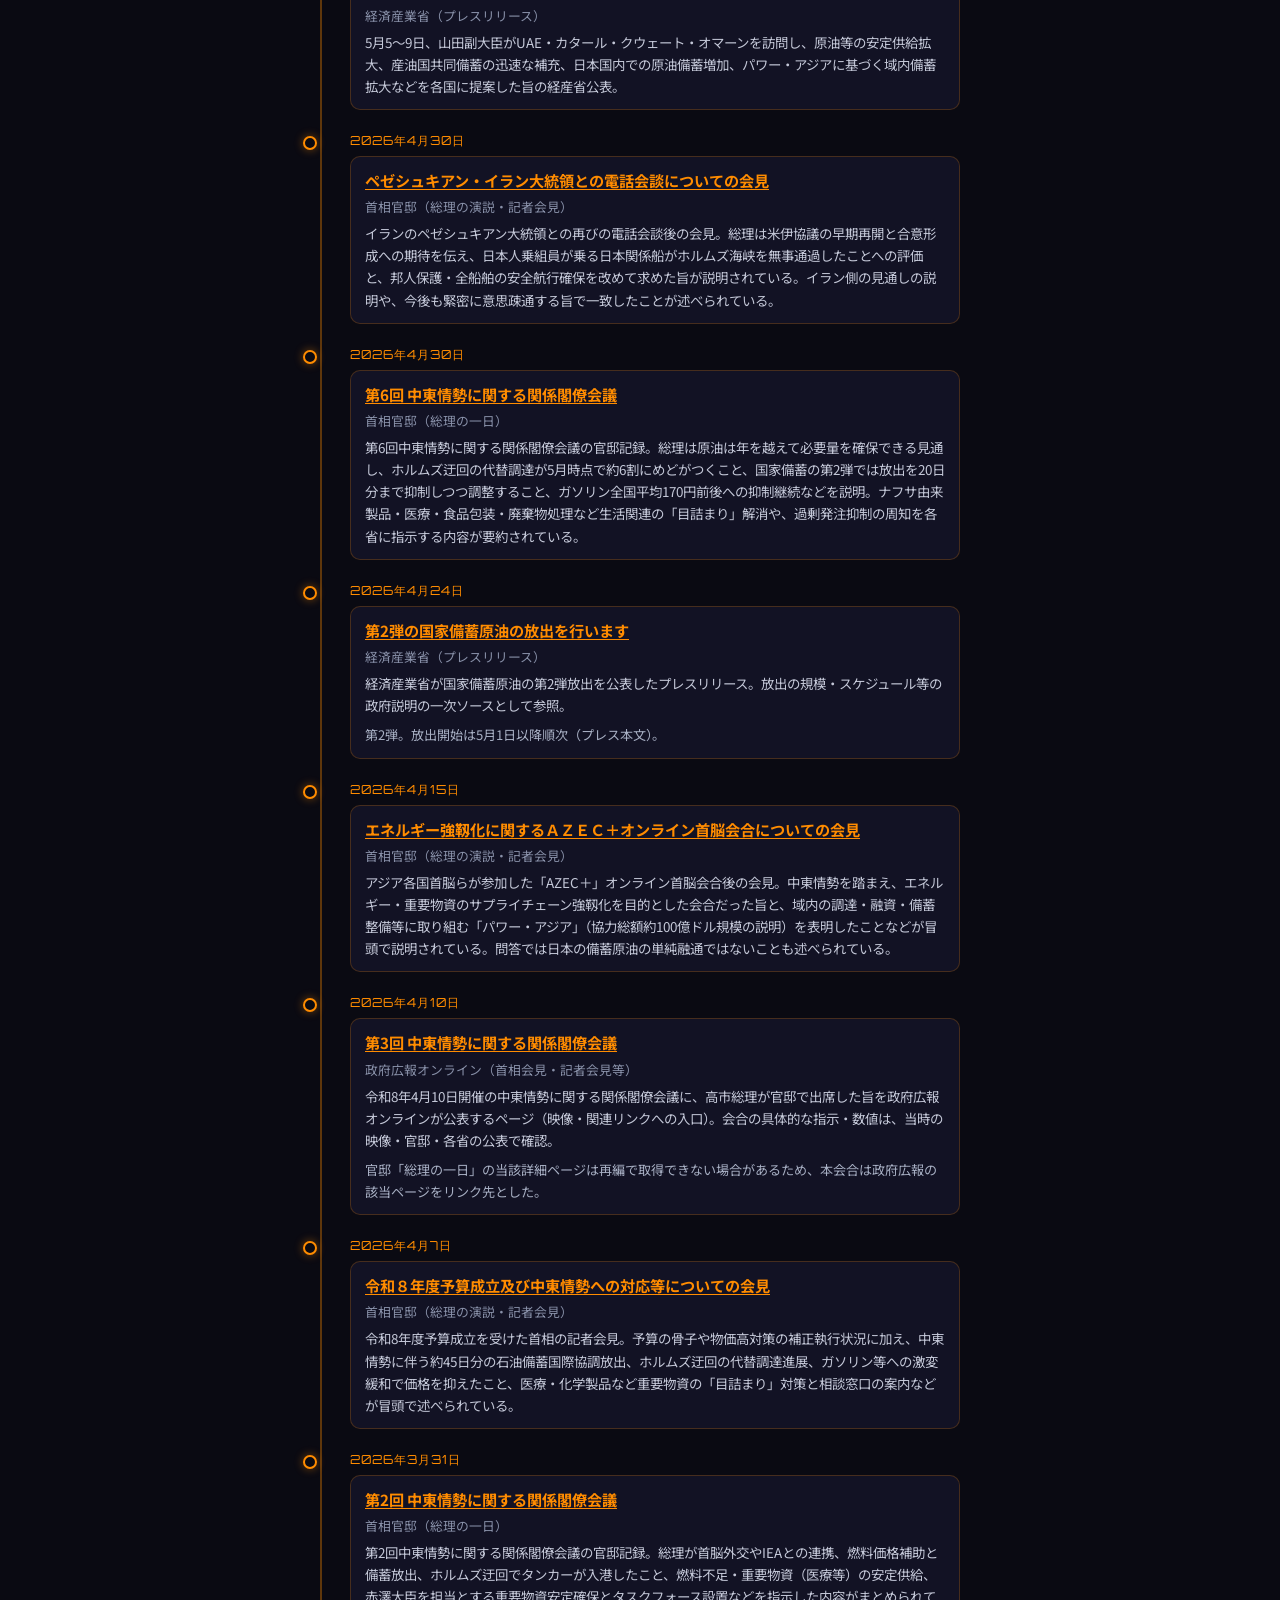
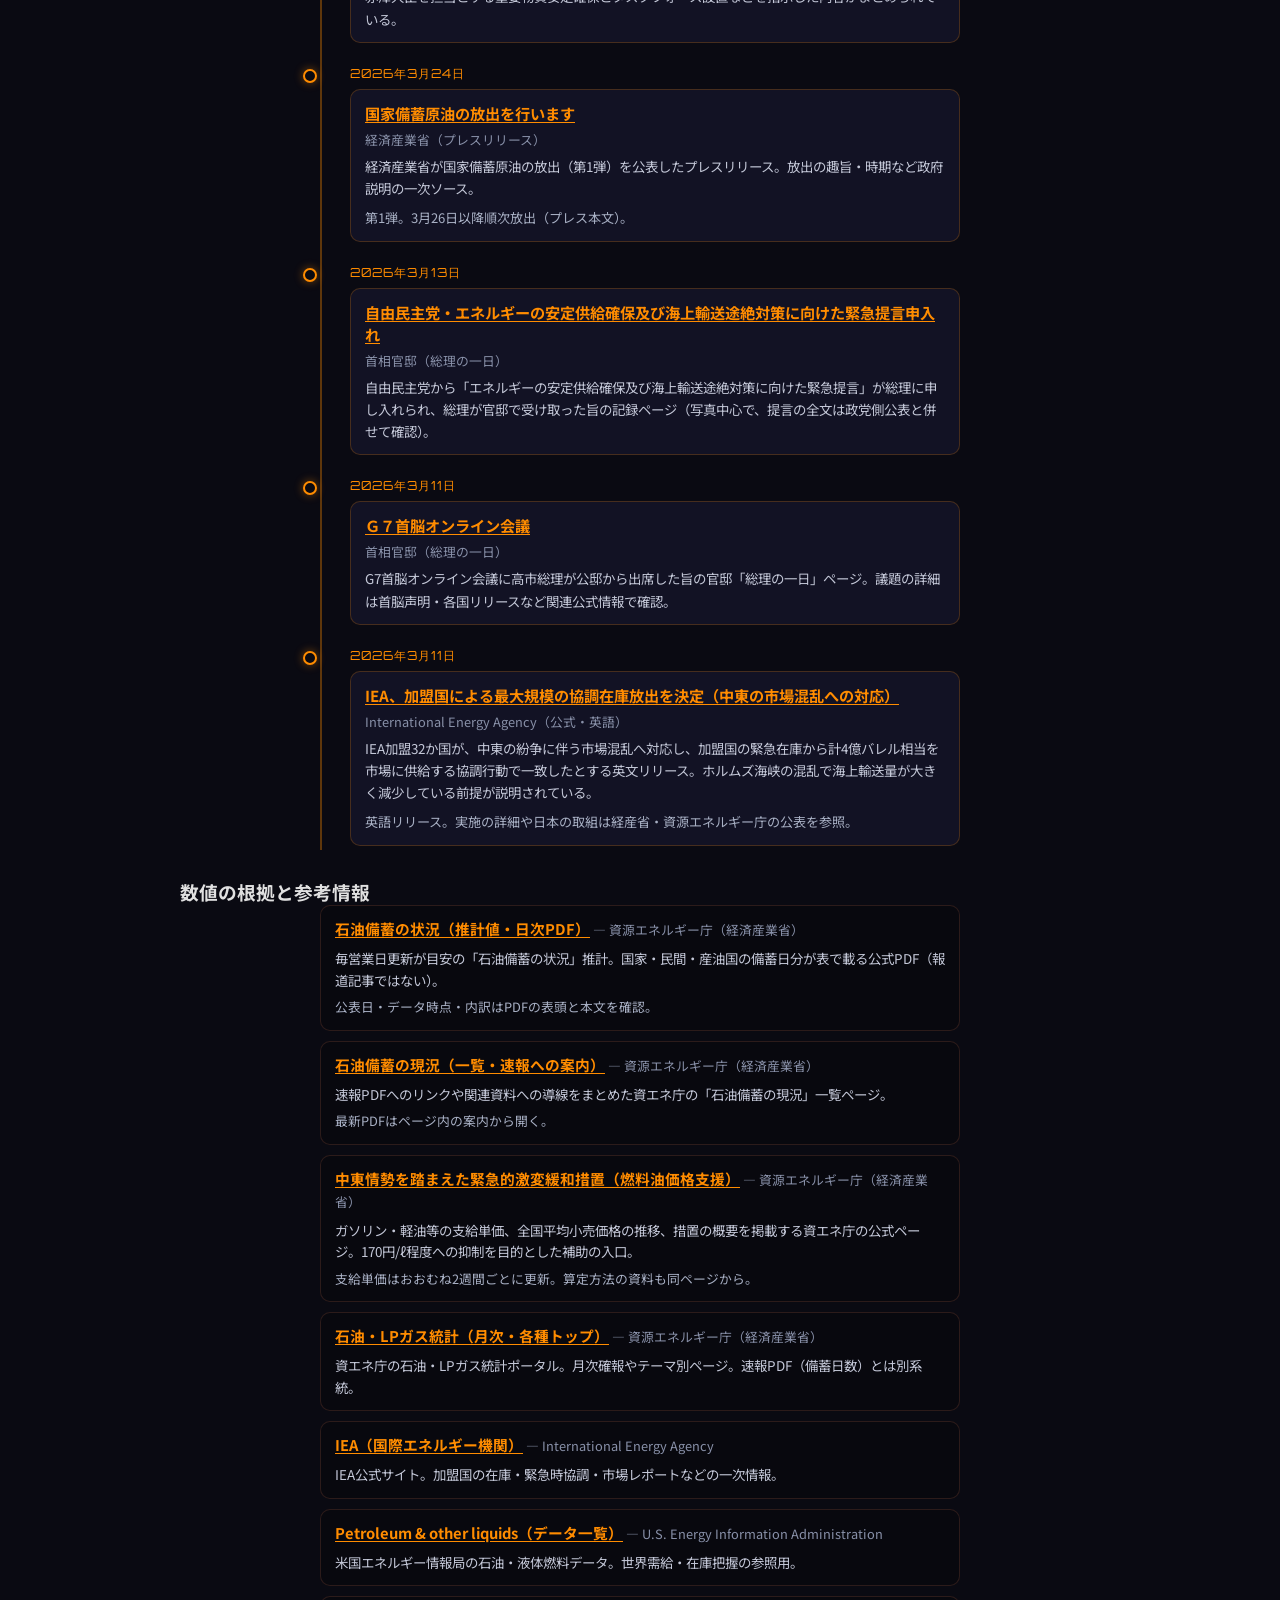
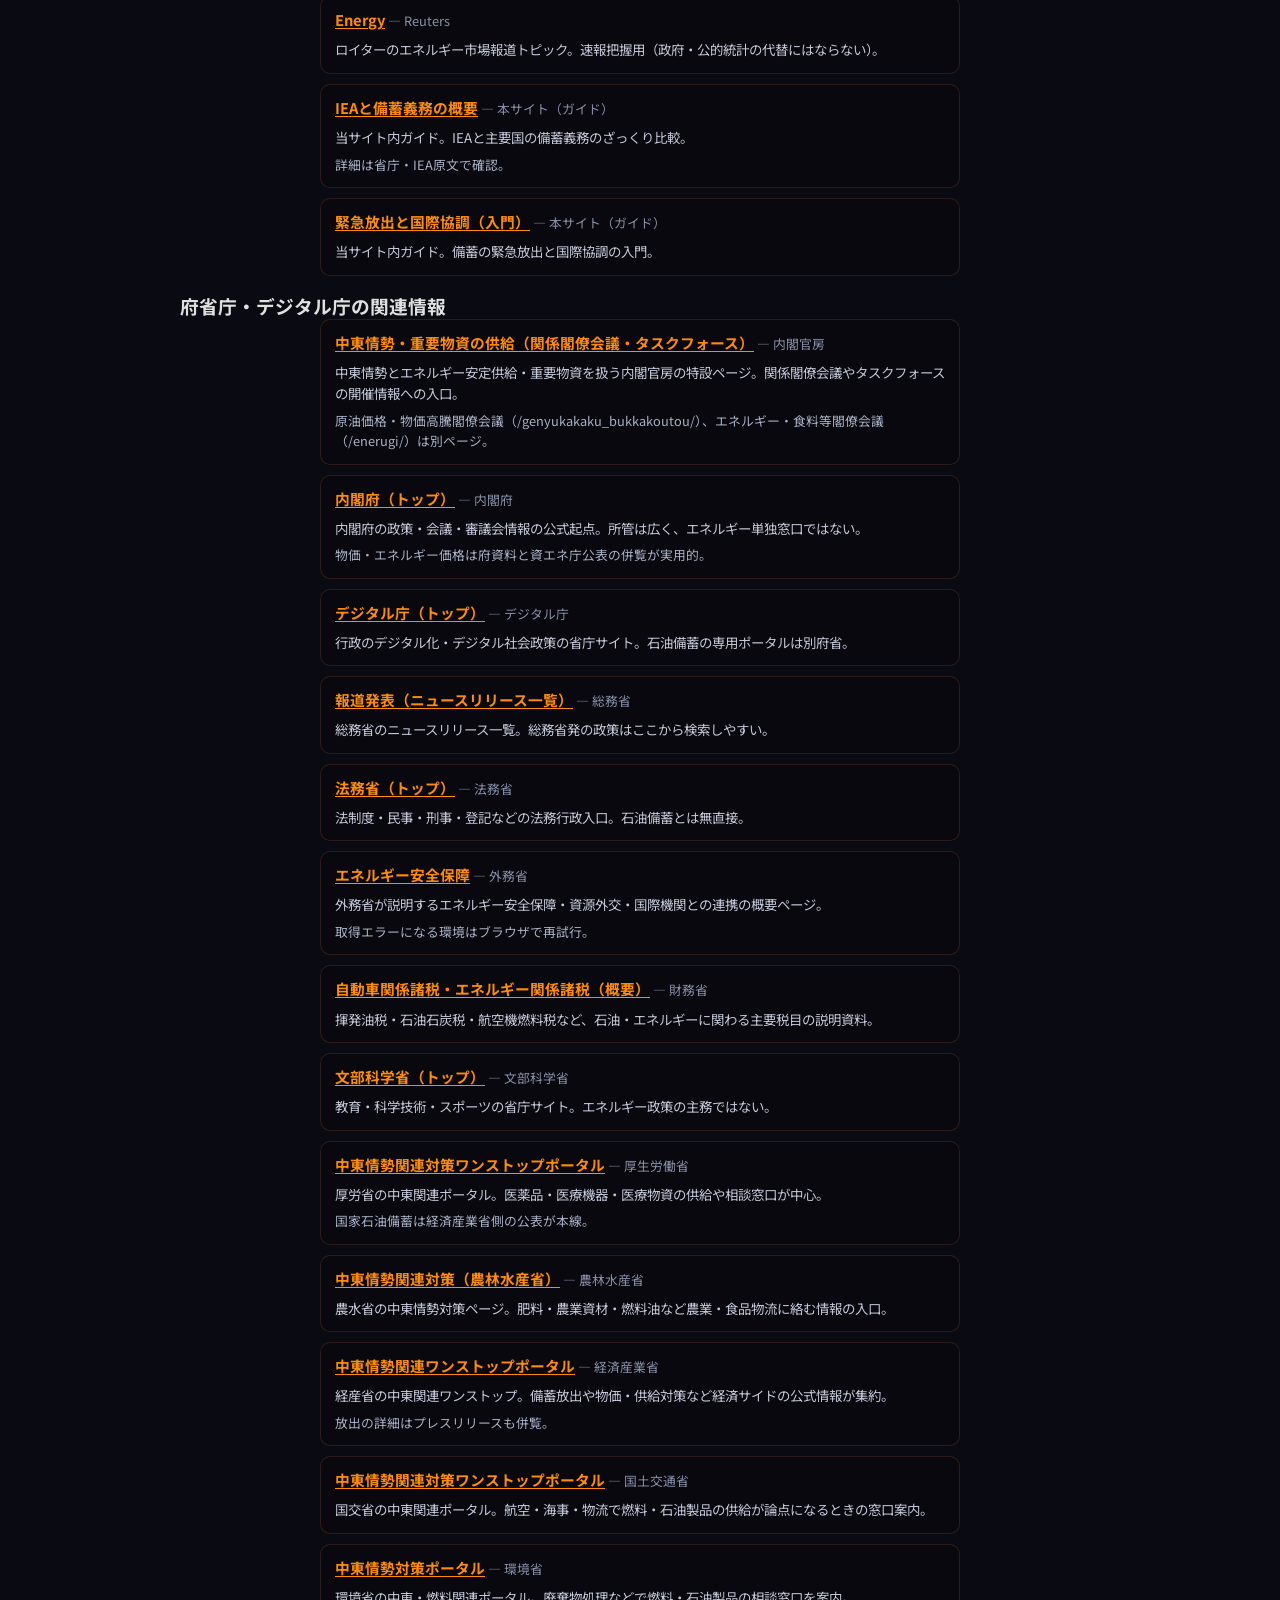
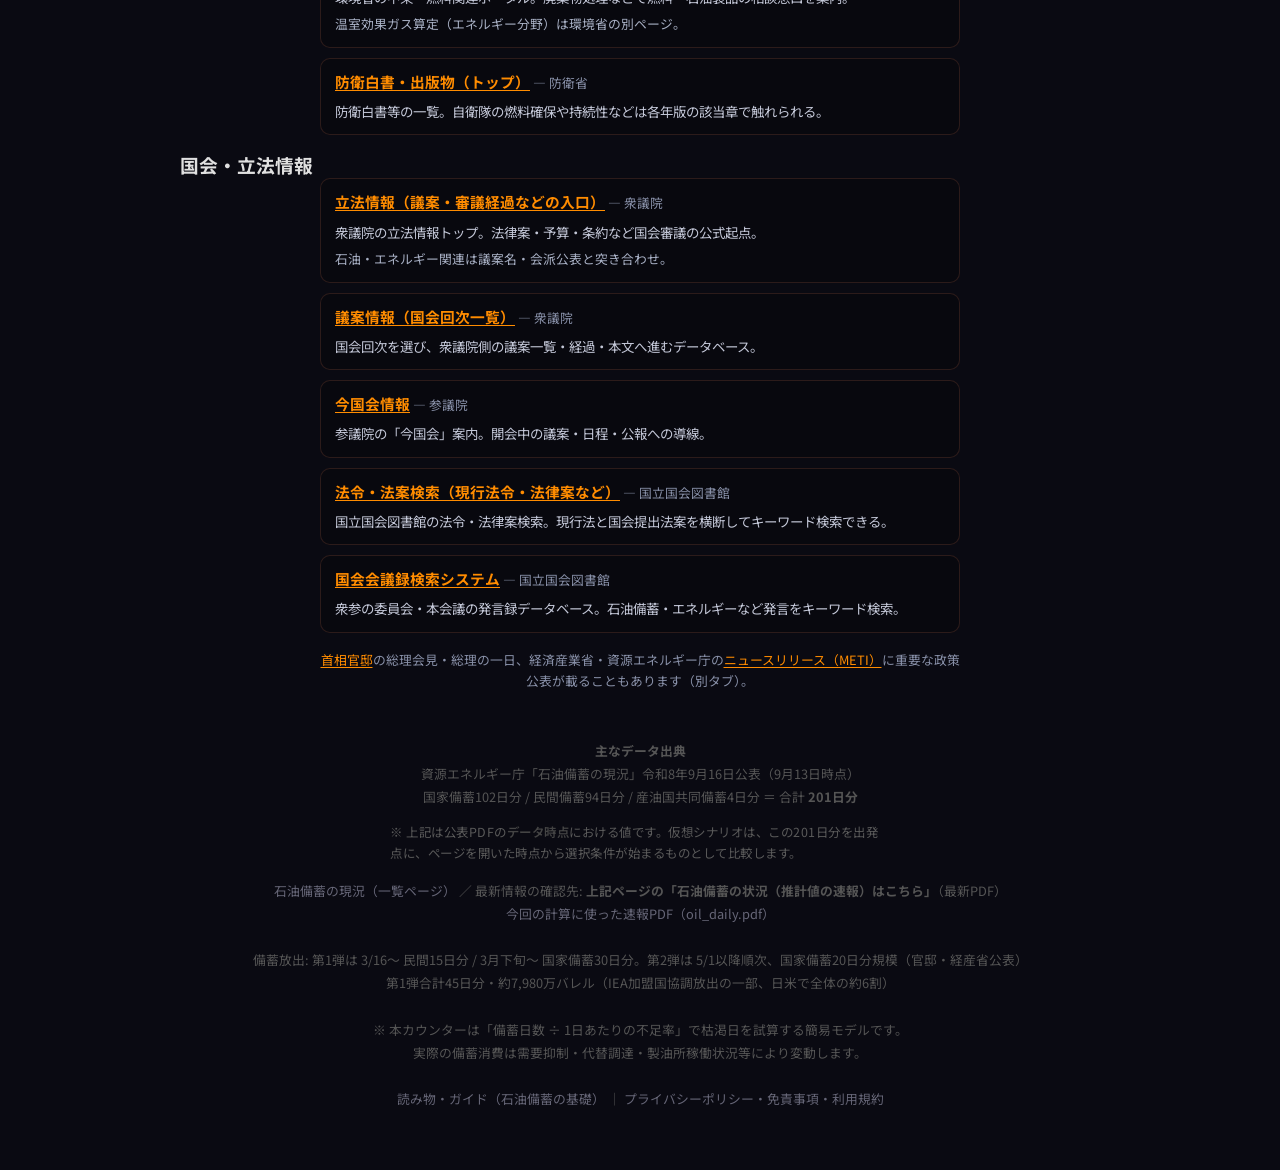
==== commit 1a35ae2d: "現在の供給見通しに公表データのダッシュボードを表示 枯渇日を出さない代わりに201日分・輸入117%・補助51円/L等を表示し、直近トレンドと完全停止シナリオへの参考リンクを追加。  Co-autho" ====
--- a/index.html
+++ b/index.html
@@ -88,7 +88,7 @@
     <div class="scenario-buttons">
       <button class="scenario-btn active" onclick="setScenario('current', this)">
         <span class="btn-title">現在の供給見通し</span>
-        <span class="btn-desc">7月の原油輸入は前年同月比117.0%。<br>現在の供給見通しでは枯渇日は算出しません。</span>
+        <span class="btn-desc">7月の原油輸入は前年同月比117.0%。<br>公表データの供給状況を表示します。</span>
       </button>
       <button class="scenario-btn" onclick="setScenario('full', this)">
         <span class="btn-title">今日から完全輸入停止</span>
@@ -111,9 +111,9 @@
     <div class="scenario-result" id="scenarioResult"></div>
   </div>
 
-  <!-- Countdown -->
+  <!-- Countdown / supply dashboard -->
   <div class="countdown-section" id="countdownSection">
-    <div class="countdown-label">
+    <div class="countdown-label" id="countdownLabel">
       選択した仮定での<span class="highlight warning-pulse">備蓄枯渇</span>まで
     </div>
     <div class="countdown-display" id="countdownDisplay">
@@ -129,8 +129,21 @@
         <div class="countdown-number time" id="secsNum">--</div>
       </div>
     </div>
+    <div class="supply-dashboard" id="supplyDashboard" hidden>
+      <div class="supply-dashboard-hero">
+        <span class="supply-status-badge">供給継続中</span>
+        <div class="supply-hero-value">
+          <span class="countdown-number days supply-days-num" id="supplyDaysNum">201</span>
+          <span class="supply-hero-unit">日分</span>
+        </div>
+        <p class="supply-hero-caption" id="supplyHeroCaption">公表備蓄（9月13日時点）</p>
+      </div>
+      <div class="supply-chip-row" id="supplyChipRow" aria-label="現在の供給指標"></div>
+      <p class="supply-trend" id="supplyTrend"></p>
+      <p class="supply-compare" id="supplyCompare"></p>
+    </div>
     <div class="depletion-date" id="depletionDate"></div>
-    <p class="countdown-note">
+    <p class="countdown-note" id="countdownNote">
       ※ これは実際の枯渇予測ではありません。最新公表の201日分を出発点に、選択した仮定が<strong>ページを開いた時点から始まる</strong>として線形計算します。実際の輸入、需要、製油所稼働、追加政策は織り込んでいません。
     </p>
   </div>
@@ -225,8 +238,8 @@
 
 <script src="nav.js"></script>
 <script src="analytics.js"></script>
+<script src="reserve-chart.js"></script>
 <script src="script.js"></script>
-<script src="reserve-chart.js"></script>
 <script src="news-timeline.js"></script>
 </body>
 </html>
--- a/styles.css
+++ b/styles.css
@@ -296,6 +296,114 @@
 .countdown-note strong {
   color: #a8b0c4;
   font-weight: 600;
+}
+
+/* ── Supply dashboard (current scenario) ── */
+.supply-highlight {
+  color: var(--green);
+  text-shadow: 0 0 20px rgba(93, 211, 158, 0.45);
+}
+.supply-dashboard {
+  margin: 8px auto 0;
+  max-width: 640px;
+  padding: 0 12px;
+}
+.supply-dashboard-hero {
+  position: relative;
+  padding: 8px 0 4px;
+}
+.supply-status-badge {
+  display: inline-block;
+  margin-bottom: 12px;
+  padding: 6px 14px;
+  border-radius: 999px;
+  background: rgba(46, 204, 64, 0.15);
+  border: 1px solid rgba(93, 211, 158, 0.45);
+  color: var(--green);
+  font-size: 0.82rem;
+  font-weight: 700;
+  letter-spacing: 0.12em;
+}
+.supply-hero-value {
+  display: flex;
+  align-items: baseline;
+  justify-content: center;
+  gap: 8px;
+}
+.supply-days-num {
+  font-size: 7rem;
+}
+.supply-hero-unit {
+  font-size: 1.6rem;
+  color: var(--green);
+  letter-spacing: 0.08em;
+}
+.supply-hero-caption {
+  margin: 8px 0 0;
+  color: #9aa3b8;
+  font-size: 0.92rem;
+  letter-spacing: 0.06em;
+}
+.supply-chip-row {
+  display: flex;
+  flex-wrap: wrap;
+  justify-content: center;
+  gap: 10px;
+  margin-top: 20px;
+}
+.supply-chip {
+  display: flex;
+  flex-direction: column;
+  align-items: center;
+  min-width: 120px;
+  padding: 10px 14px;
+  border-radius: 10px;
+  background: rgba(255, 255, 255, 0.04);
+  border: 1px solid rgba(93, 211, 158, 0.22);
+  color: #c8d0e0;
+  font-size: 0.78rem;
+  line-height: 1.4;
+}
+.supply-chip strong {
+  color: var(--green);
+  font-family: 'Orbitron', monospace;
+  font-size: 1.15rem;
+  font-weight: 700;
+}
+.supply-chip-sub {
+  margin-top: 4px;
+  color: #7a8498;
+  font-size: 0.72rem;
+}
+.supply-trend {
+  margin: 18px 0 0;
+  color: var(--amber);
+  font-size: 0.88rem;
+  letter-spacing: 0.04em;
+  line-height: 1.6;
+}
+.supply-compare {
+  margin: 14px 0 0;
+  color: #8890a8;
+  font-size: 0.84rem;
+  line-height: 1.65;
+}
+.supply-compare-link {
+  padding: 0;
+  border: none;
+  background: none;
+  color: #9fd4ff;
+  font: inherit;
+  text-decoration: underline;
+  text-underline-offset: 3px;
+  cursor: pointer;
+}
+.supply-compare-link:hover {
+  color: #c8e8ff;
+}
+.supply-compare strong {
+  color: #ffb84d;
+  font-weight: 700;
 }
 
 @keyframes blink {
@@ -1043,6 +1151,8 @@
   .countdown-separator { font-size: 1.8rem; }
   .days-unit { font-size: 1.5rem; }
   .countdown-label { font-size: 1.2rem; }
+  .supply-days-num { font-size: 4.5rem; }
+  .supply-chip { min-width: calc(50% - 10px); }
   .data-card .card-value { font-size: 1.7rem; }
   .scenario-btn { min-width: 100%; }
 }
